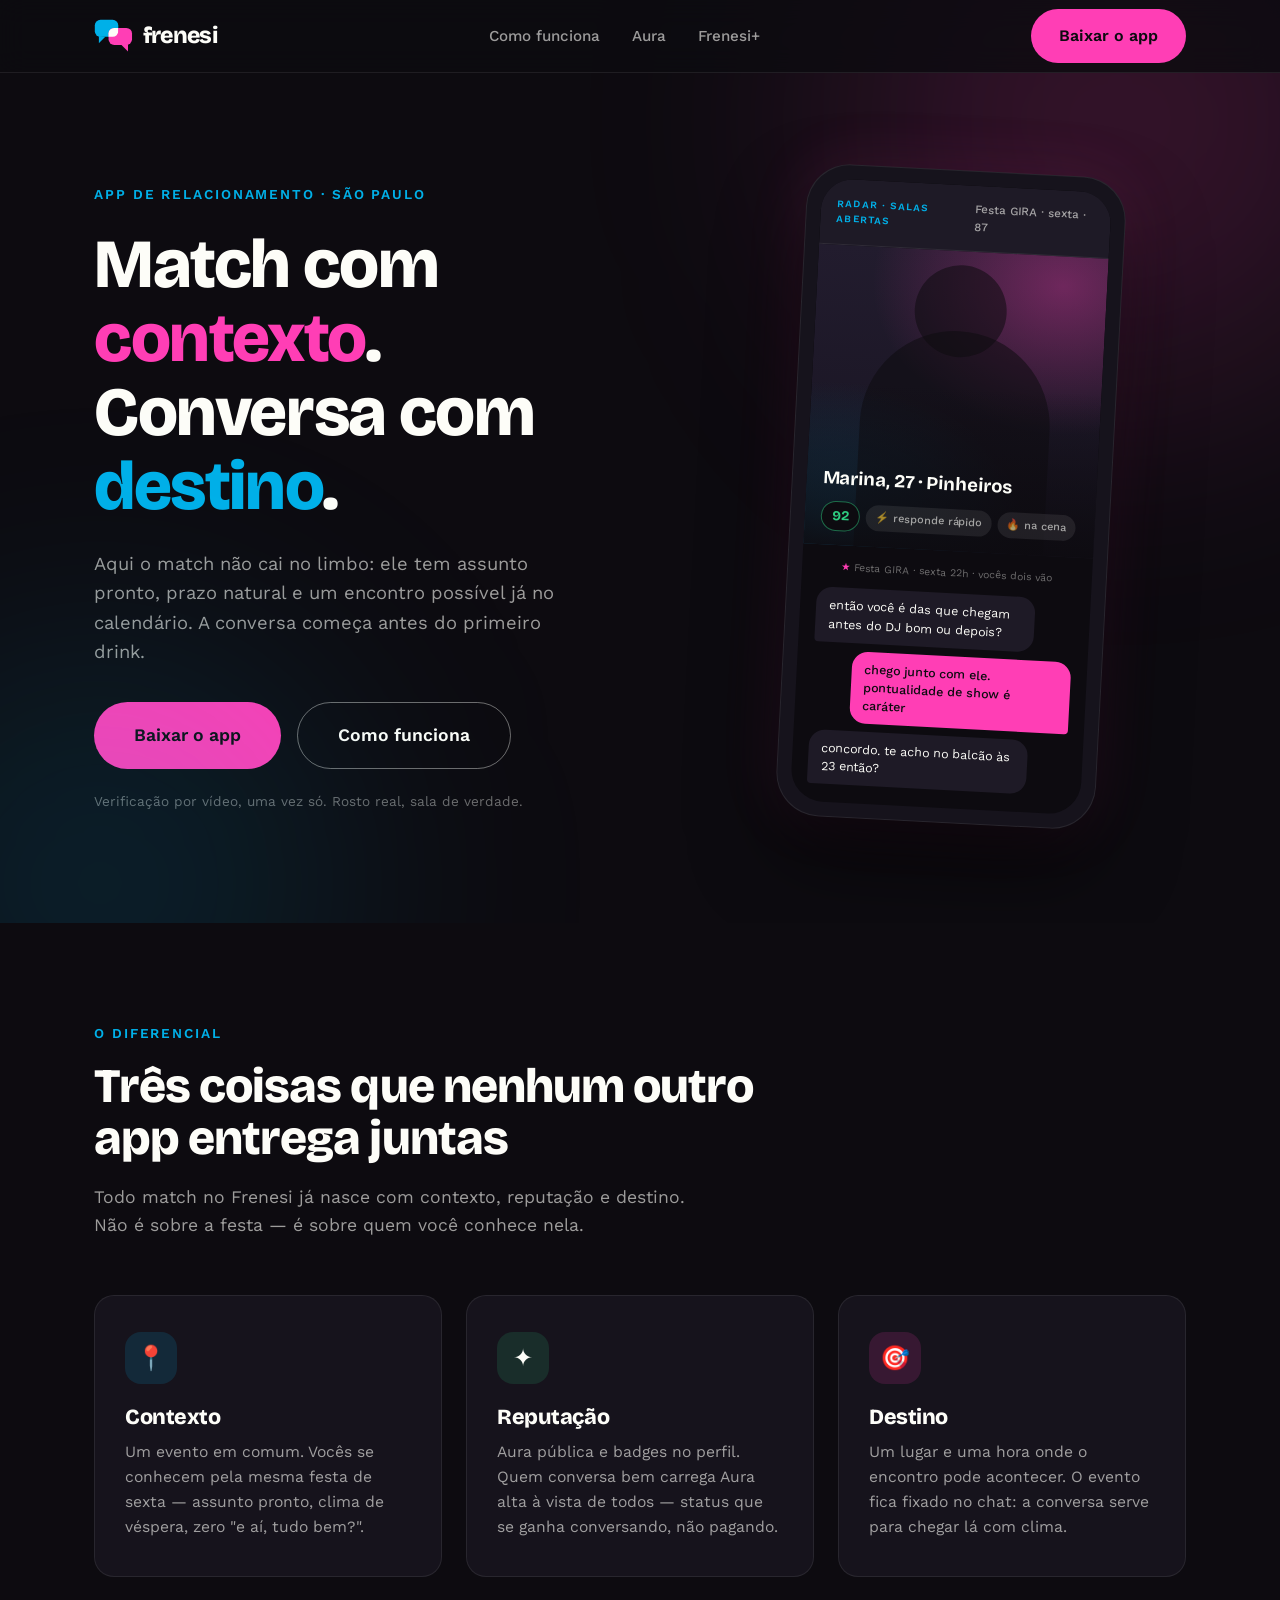
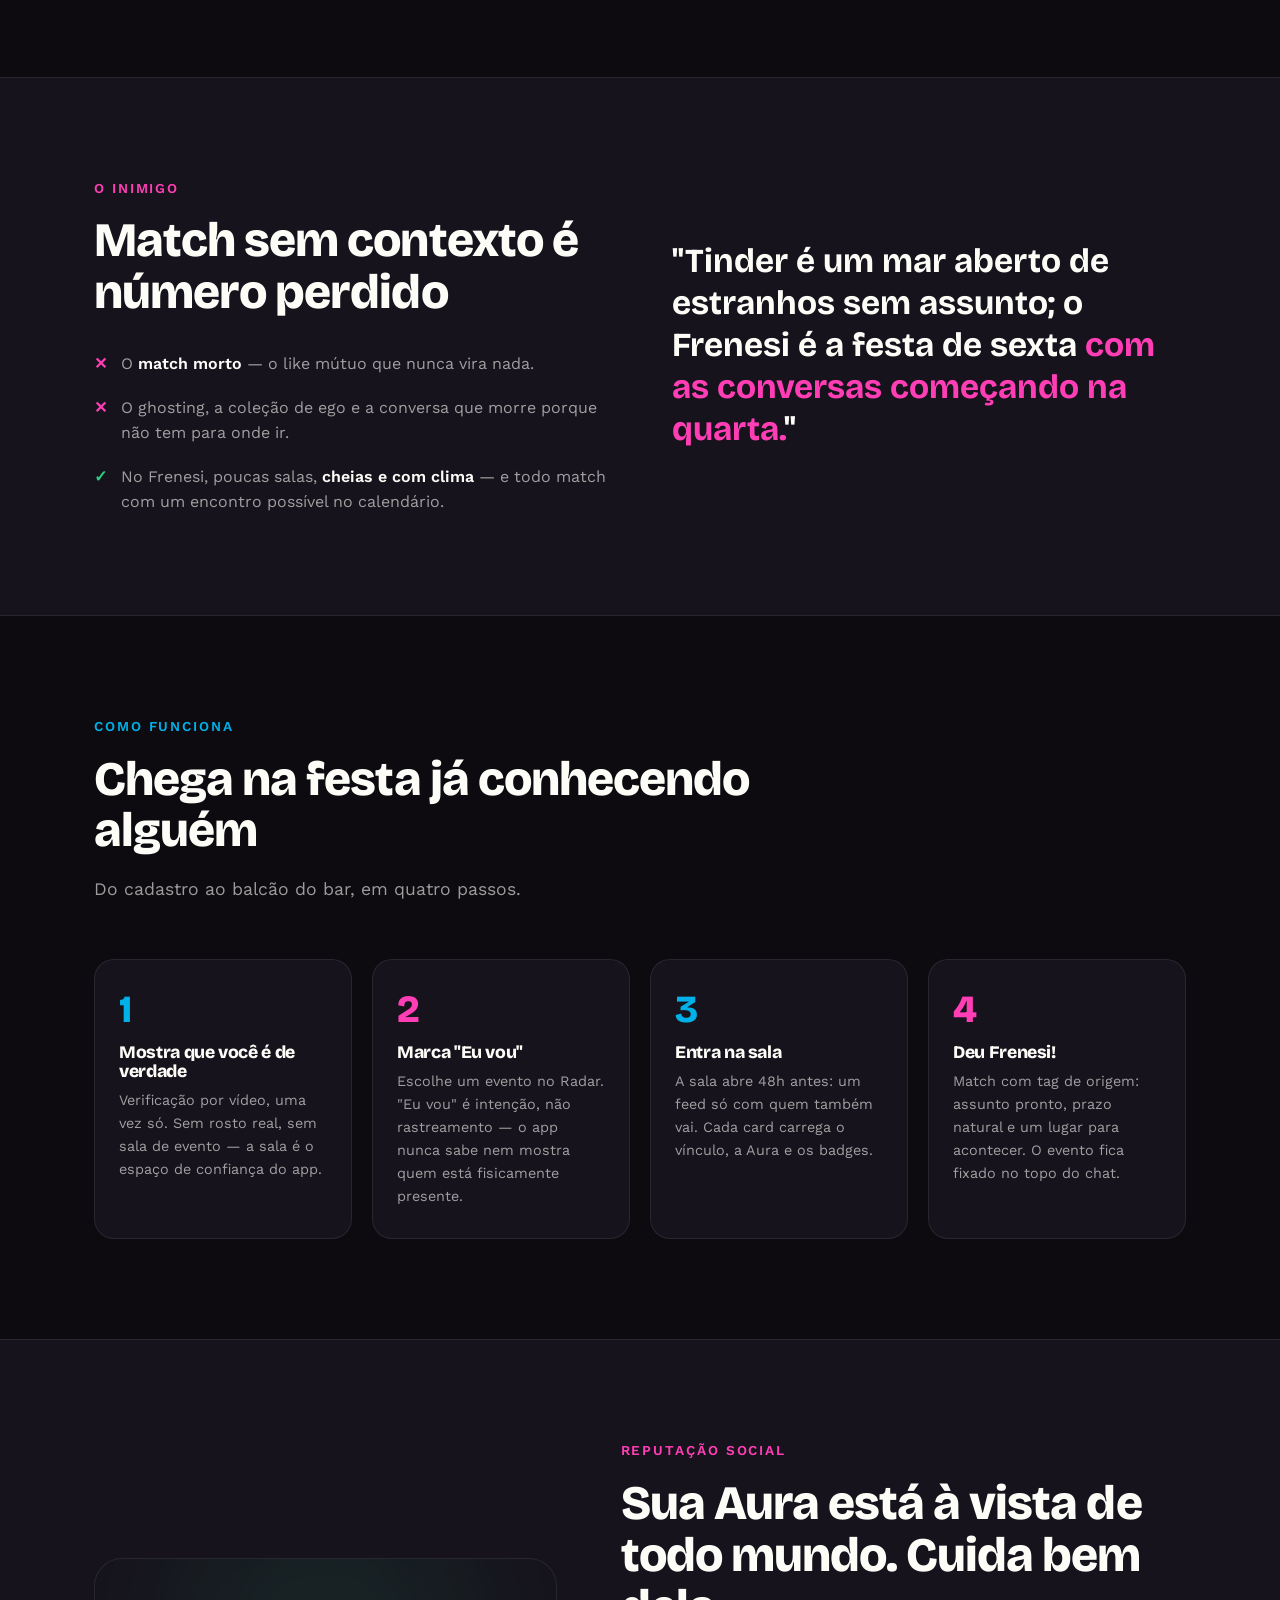
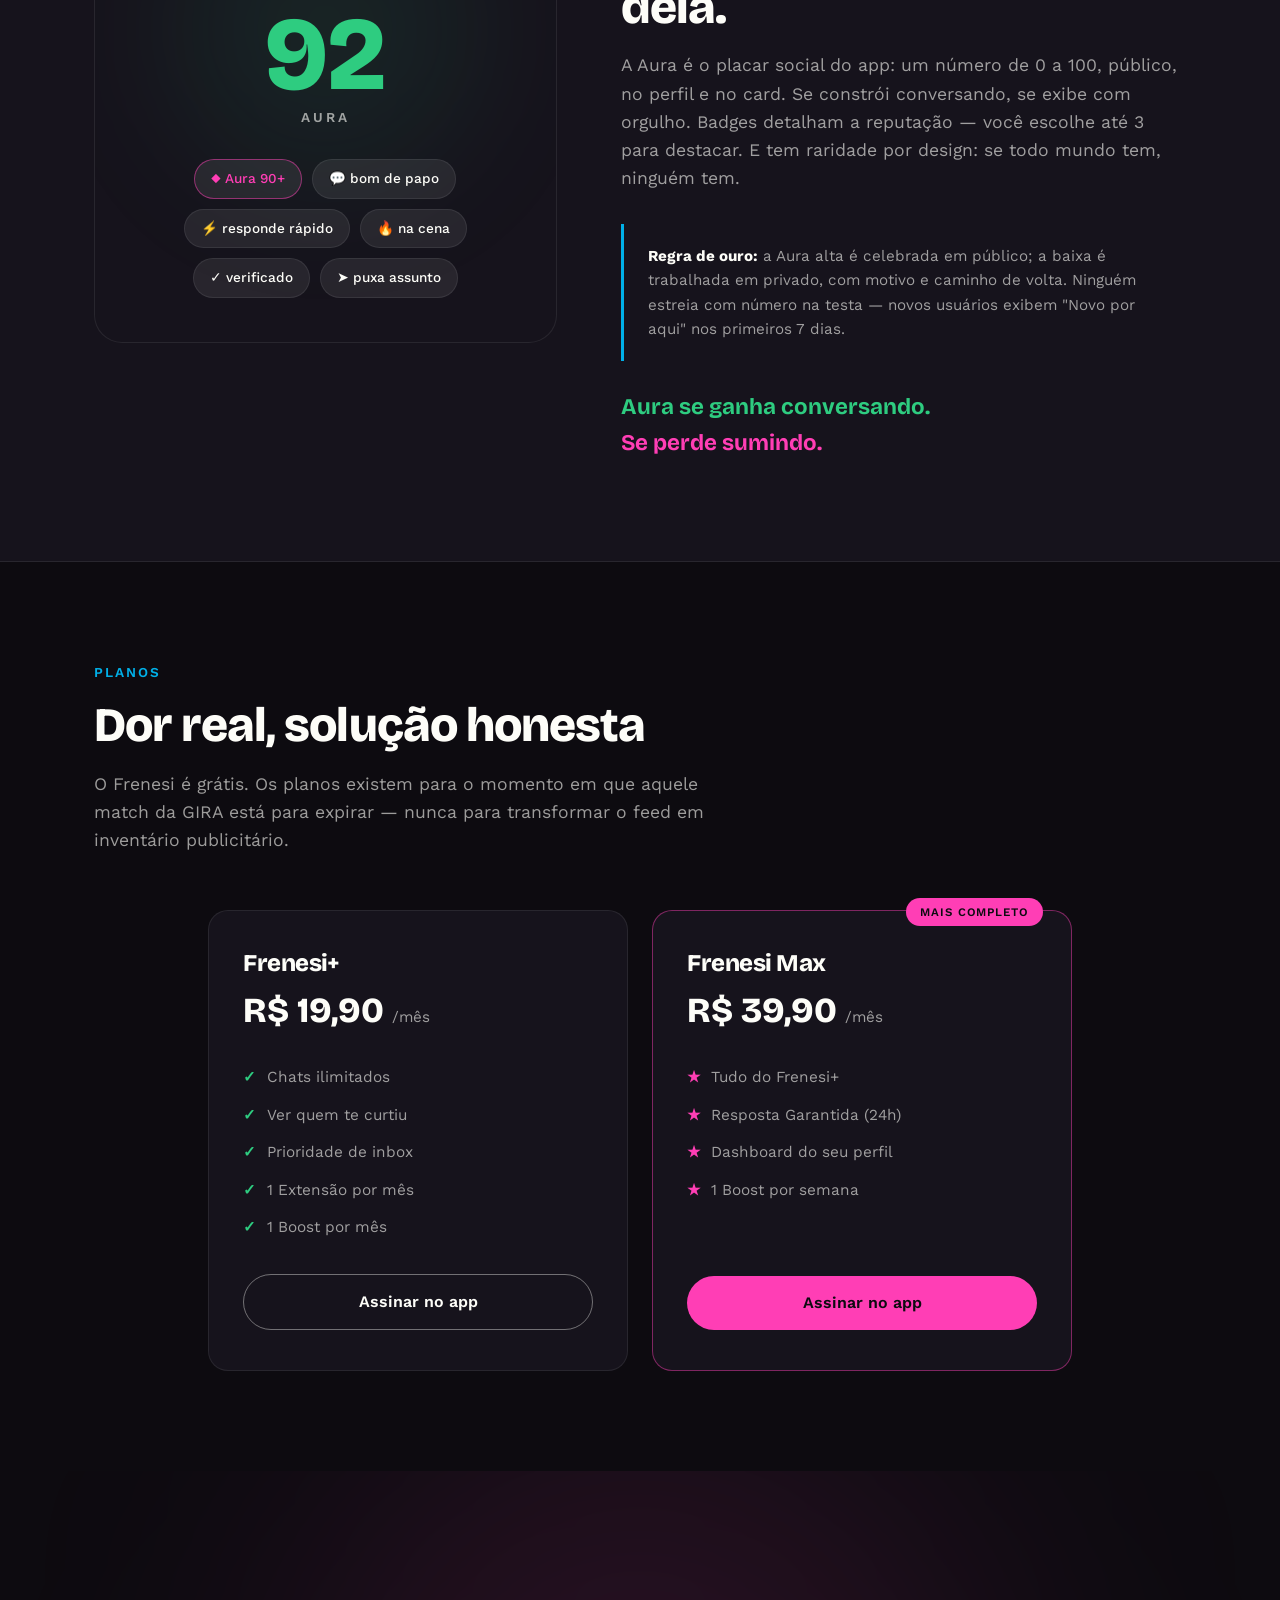
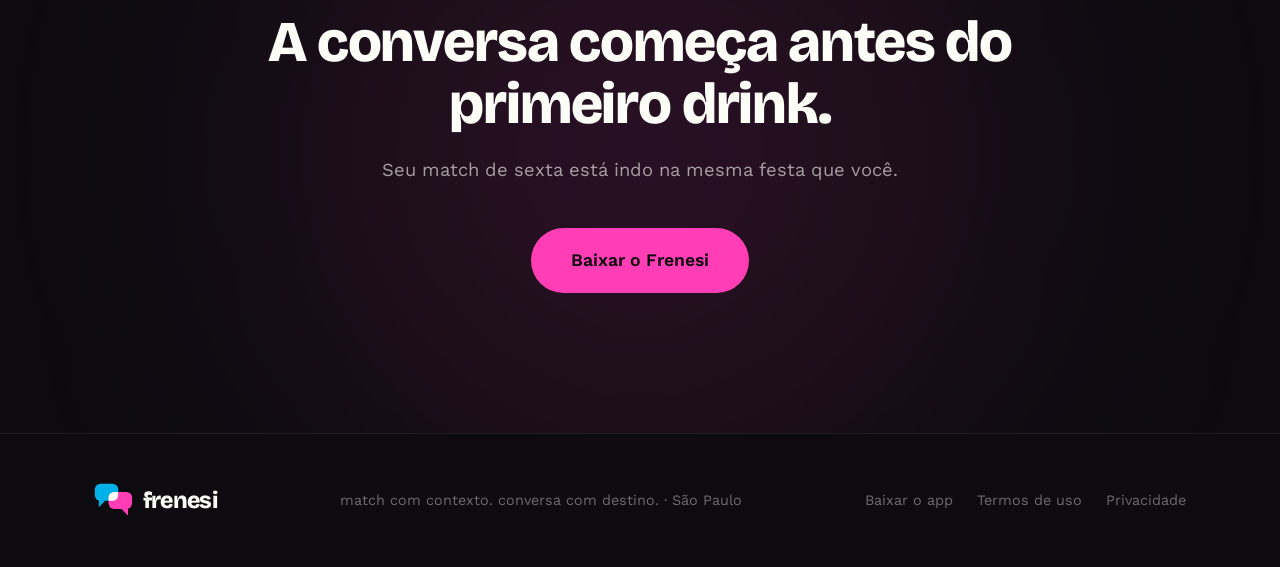
==== index.html @ 70ed2c5b "Frenesi landing page: site completo com termos de uso - index.html: hero, diferenciais, Aura, planos" ====
<!DOCTYPE html>
<html lang="pt-BR">
<head>
  <meta charset="UTF-8">
  <meta name="viewport" content="width=device-width, initial-scale=1.0">
  <title>Frenesi — Match com contexto. Conversa com destino.</title>
  <meta name="description" content="O Frenesi é o app de relacionamento com reputação social. Todo match nasce com um evento em comum, Aura pública e um lugar e uma hora para acontecer.">
  <link rel="preconnect" href="https://fonts.googleapis.com">
  <link rel="preconnect" href="https://fonts.gstatic.com" crossorigin>
  <link href="https://fonts.googleapis.com/css2?family=Bricolage+Grotesque:wght@700;800&family=Work+Sans:wght@400;500;600&display=swap" rel="stylesheet">
  <link rel="stylesheet" href="css/style.css">
  <link rel="icon" type="image/svg+xml" href="assets/favicon.svg">
</head>
<body>

  <!-- ============ HEADER ============ -->
  <header class="site-header">
    <div class="container nav">
      <a href="#" class="logo" aria-label="Frenesi — início">
        <svg viewBox="0 0 96 84" xmlns="http://www.w3.org/2000/svg" aria-hidden="true">
          <defs>
            <clipPath id="clip-eletrico">
              <rect x="2" y="2" width="58" height="42" rx="14"/>
              <polygon points="12,42 12,60 28,44"/>
            </clipPath>
          </defs>
          <!-- quem chega: balão Elétrico, cauda baixo-esquerda -->
          <g fill="#00b0e8">
            <rect x="2" y="2" width="58" height="42" rx="14"/>
            <polygon points="12,42 12,60 28,44"/>
          </g>
          <!-- quem responde: balão Choque, cauda baixo-direita -->
          <g fill="#ff3eb5">
            <rect x="36" y="22" width="58" height="42" rx="14"/>
            <polygon points="84,62 84,80 68,64"/>
          </g>
          <!-- a faísca: interseção em Papel, intocável -->
          <g fill="#fdfdf8" clip-path="url(#clip-eletrico)">
            <rect x="36" y="22" width="58" height="42" rx="14"/>
            <polygon points="84,62 84,80 68,64"/>
          </g>
        </svg>
        <span class="logo-word">frenesi</span>
      </a>

      <ul class="nav-links" id="navLinks">
        <li><a href="#como-funciona">Como funciona</a></li>
        <li><a href="#aura">Aura</a></li>
        <li><a href="#planos">Frenesi+</a></li>
      </ul>

      <div class="nav-cta">
        <a href="download.html" class="btn btn-choque">Baixar o app</a>
        <button class="nav-toggle" id="navToggle" aria-label="Abrir menu" aria-expanded="false">☰</button>
      </div>
    </div>
  </header>

  <!-- ============ HERO ============ -->
  <section class="hero">
    <div class="container hero-grid">
      <div>
        <span class="hero-kicker">App de relacionamento · São Paulo</span>
        <h1>Match com <span class="hl">contexto</span>. Conversa com <span class="hl-2">destino</span>.</h1>
        <p class="hero-sub">
          Aqui o match não cai no limbo: ele tem assunto pronto, prazo natural
          e um encontro possível já no calendário. A conversa começa antes do primeiro drink.
        </p>
        <div class="hero-actions">
          <a href="download.html" class="btn btn-choque btn-lg">Baixar o app</a>
          <a href="#como-funciona" class="btn btn-ghost btn-lg">Como funciona</a>
        </div>
        <p class="hero-note">Verificação por vídeo, uma vez só. Rosto real, sala de verdade.</p>
      </div>

      <div class="phone-wrap" aria-hidden="true">
        <div class="phone">
          <div class="phone-screen">
            <div class="radar-strip">
              <span class="radar-label">Radar · salas abertas</span>
              <span class="radar-event">Festa GIRA · sexta · 87</span>
            </div>
            <div class="card-photo">
              <div class="card-silhouette"></div>
              <div class="card-info">
                <div class="card-name">Marina, 27 · Pinheiros</div>
                <div class="card-badges">
                  <span class="aura-pill">92</span>
                  <span class="badge">⚡ responde rápido</span>
                  <span class="badge">🔥 na cena</span>
                </div>
              </div>
            </div>
            <div class="phone-chat">
              <div class="chat-context"><span class="star">★</span> Festa GIRA · sexta 22h · vocês dois vão</div>
              <div class="bubble bubble-in">então você é das que chegam antes do DJ bom ou depois?</div>
              <div class="bubble bubble-out">chego junto com ele. pontualidade de show é caráter</div>
              <div class="bubble bubble-in">concordo. te acho no balcão às 23 então?</div>
            </div>
          </div>
        </div>
      </div>
    </div>
  </section>

  <!-- ============ PILARES ============ -->
  <section id="diferencial">
    <div class="container">
      <span class="section-kicker k-eletrico reveal">O diferencial</span>
      <h2 class="section-title reveal">Três coisas que nenhum outro app entrega juntas</h2>
      <p class="section-sub reveal">
        Todo match no Frenesi já nasce com contexto, reputação e destino.
        Não é sobre a festa — é sobre quem você conhece nela.
      </p>

      <div class="pillars">
        <article class="pillar reveal">
          <div class="pillar-icon pi-eletrico">📍</div>
          <h3>Contexto</h3>
          <p>Um evento em comum. Vocês se conhecem pela mesma festa de sexta — assunto pronto, clima de véspera, zero "e aí, tudo bem?".</p>
        </article>
        <article class="pillar reveal">
          <div class="pillar-icon pi-verde">✦</div>
          <h3>Reputação</h3>
          <p>Aura pública e badges no perfil. Quem conversa bem carrega Aura alta à vista de todos — status que se ganha conversando, não pagando.</p>
        </article>
        <article class="pillar reveal">
          <div class="pillar-icon pi-choque">🎯</div>
          <h3>Destino</h3>
          <p>Um lugar e uma hora onde o encontro pode acontecer. O evento fica fixado no chat: a conversa serve para chegar lá com clima.</p>
        </article>
      </div>
    </div>
  </section>

  <!-- ============ INIMIGO ============ -->
  <section class="enemy">
    <div class="container enemy-grid">
      <div class="reveal">
        <span class="section-kicker k-choque">O inimigo</span>
        <h2 class="section-title">Match sem contexto é número perdido</h2>
        <ul class="enemy-list">
          <li><span class="x">✕</span><span>O <strong>match morto</strong> — o like mútuo que nunca vira nada.</span></li>
          <li><span class="x">✕</span><span>O ghosting, a coleção de ego e a conversa que morre porque não tem para onde ir.</span></li>
          <li><span class="v">✓</span><span>No Frenesi, poucas salas, <strong>cheias e com clima</strong> — e todo match com um encontro possível no calendário.</span></li>
        </ul>
      </div>
      <blockquote class="enemy-quote reveal">
        "Tinder é um mar aberto de estranhos sem assunto; o Frenesi é a festa de sexta
        <span class="q-choque">com as conversas começando na quarta.</span>"
      </blockquote>
    </div>
  </section>

  <!-- ============ COMO FUNCIONA ============ -->
  <section id="como-funciona">
    <div class="container">
      <span class="section-kicker k-eletrico reveal">Como funciona</span>
      <h2 class="section-title reveal">Chega na festa já conhecendo alguém</h2>
      <p class="section-sub reveal">Do cadastro ao balcão do bar, em quatro passos.</p>

      <div class="steps">
        <article class="step reveal">
          <div class="step-num">1</div>
          <h3>Mostra que você é de verdade</h3>
          <p>Verificação por vídeo, uma vez só. Sem rosto real, sem sala de evento — a sala é o espaço de confiança do app.</p>
        </article>
        <article class="step reveal">
          <div class="step-num">2</div>
          <h3>Marca "Eu vou"</h3>
          <p>Escolhe um evento no Radar. "Eu vou" é intenção, não rastreamento — o app nunca sabe nem mostra quem está fisicamente presente.</p>
        </article>
        <article class="step reveal">
          <div class="step-num">3</div>
          <h3>Entra na sala</h3>
          <p>A sala abre 48h antes: um feed só com quem também vai. Cada card carrega o vínculo, a Aura e os badges.</p>
        </article>
        <article class="step reveal">
          <div class="step-num">4</div>
          <h3>Deu Frenesi!</h3>
          <p>Match com tag de origem: assunto pronto, prazo natural e um lugar para acontecer. O evento fica fixado no topo do chat.</p>
        </article>
      </div>
    </div>
  </section>

  <!-- ============ AURA ============ -->
  <section id="aura" class="enemy">
    <div class="container aura-grid">
      <div class="aura-showcase reveal" aria-hidden="true">
        <div class="aura-number">92</div>
        <div class="aura-label">Aura</div>
        <div class="badge-cloud">
          <span class="badge-lg b-rare">◆ Aura 90+</span>
          <span class="badge-lg">💬 bom de papo</span>
          <span class="badge-lg">⚡ responde rápido</span>
          <span class="badge-lg">🔥 na cena</span>
          <span class="badge-lg">✓ verificado</span>
          <span class="badge-lg">➤ puxa assunto</span>
        </div>
      </div>

      <div class="reveal">
        <span class="section-kicker k-choque">Reputação social</span>
        <h2 class="section-title">Sua Aura está à vista de todo mundo. Cuida bem dela.</h2>
        <p class="section-sub">
          A Aura é o placar social do app: um número de 0 a 100, público, no perfil e no card.
          Se constrói conversando, se exibe com orgulho. Badges detalham a reputação —
          você escolhe até 3 para destacar. E tem raridade por design: se todo mundo tem, ninguém tem.
        </p>
        <div class="aura-rule">
          <strong>Regra de ouro:</strong> a Aura alta é celebrada em público; a baixa é trabalhada
          em privado, com motivo e caminho de volta. Ninguém estreia com número na testa —
          novos usuários exibem "Novo por aqui" nos primeiros 7 dias.
        </div>
        <p class="aura-motto">
          <span class="m1">Aura se ganha conversando.</span><br>
          <span class="m2">Se perde sumindo.</span>
        </p>
      </div>
    </div>
  </section>

  <!-- ============ PLANOS ============ -->
  <section id="planos">
    <div class="container">
      <span class="section-kicker k-eletrico reveal">Planos</span>
      <h2 class="section-title reveal">Dor real, solução honesta</h2>
      <p class="section-sub reveal">
        O Frenesi é grátis. Os planos existem para o momento em que aquele match da GIRA está
        para expirar — nunca para transformar o feed em inventário publicitário.
      </p>

      <div class="plans">
        <article class="plan reveal">
          <h3>Frenesi+</h3>
          <div class="plan-price">R$ 19,90 <span>/mês</span></div>
          <ul>
            <li>Chats ilimitados</li>
            <li>Ver quem te curtiu</li>
            <li>Prioridade de inbox</li>
            <li>1 Extensão por mês</li>
            <li>1 Boost por mês</li>
          </ul>
          <a href="download.html" class="btn btn-ghost">Assinar no app</a>
        </article>

        <article class="plan plan-max reveal">
          <span class="plan-tag">Mais completo</span>
          <h3>Frenesi Max</h3>
          <div class="plan-price">R$ 39,90 <span>/mês</span></div>
          <ul>
            <li>Tudo do Frenesi+</li>
            <li>Resposta Garantida (24h)</li>
            <li>Dashboard do seu perfil</li>
            <li>1 Boost por semana</li>
          </ul>
          <a href="download.html" class="btn btn-choque">Assinar no app</a>
        </article>
      </div>
    </div>
  </section>

  <!-- ============ CTA FINAL ============ -->
  <section class="final-cta">
    <div class="container">
      <h2 class="reveal">A conversa começa antes do primeiro drink.</h2>
      <p class="reveal">Seu match de sexta está indo na mesma festa que você.</p>
      <a href="download.html" class="btn btn-choque btn-lg reveal">Baixar o Frenesi</a>
    </div>
  </section>

  <!-- ============ FOOTER ============ -->
  <footer class="site-footer">
    <div class="container footer-grid">
      <a href="#" class="logo" aria-label="Frenesi">
        <svg viewBox="0 0 96 84" xmlns="http://www.w3.org/2000/svg" aria-hidden="true">
          <defs>
            <clipPath id="clip-eletrico-f">
              <rect x="2" y="2" width="58" height="42" rx="14"/>
              <polygon points="12,42 12,60 28,44"/>
            </clipPath>
          </defs>
          <g fill="#00b0e8">
            <rect x="2" y="2" width="58" height="42" rx="14"/>
            <polygon points="12,42 12,60 28,44"/>
          </g>
          <g fill="#ff3eb5">
            <rect x="36" y="22" width="58" height="42" rx="14"/>
            <polygon points="84,62 84,80 68,64"/>
          </g>
          <g fill="#fdfdf8" clip-path="url(#clip-eletrico-f)">
            <rect x="36" y="22" width="58" height="42" rx="14"/>
            <polygon points="84,62 84,80 68,64"/>
          </g>
        </svg>
        <span class="logo-word">frenesi</span>
      </a>
      <p class="footer-tagline">match com contexto. conversa com destino. · São Paulo</p>
      <ul class="footer-links">
        <li><a href="download.html">Baixar o app</a></li>
        <li><a href="termos.html">Termos de uso</a></li>
        <li><a href="#">Privacidade</a></li>
      </ul>
    </div>
  </footer>

  <script>
    document.documentElement.classList.add('js');

    // menu mobile
    const toggle = document.getElementById('navToggle');
    const links = document.getElementById('navLinks');
    toggle.addEventListener('click', () => {
      const open = links.classList.toggle('open');
      toggle.setAttribute('aria-expanded', open);
    });
    links.querySelectorAll('a').forEach(a =>
      a.addEventListener('click', () => links.classList.remove('open'))
    );

    // reveal on scroll
    // elementos acima da viewport também contam como vistos,
    // evitando seções ocultas após saltos de âncora
    const reveals = Array.from(document.querySelectorAll('.reveal'));
    function checkReveals() {
      const limit = window.innerHeight * 0.88;
      for (const el of reveals) {
        if (!el.classList.contains('visible') && el.getBoundingClientRect().top < limit) {
          el.classList.add('visible');
        }
      }
    }
    window.addEventListener('scroll', checkReveals, { passive: true });
    window.addEventListener('resize', checkReveals);
    checkReveals();
  </script>
</body>
</html>
---- css/style.css ----
/* ============================================================
   FRENESI — landing page
   Paleta (Manual de Marca v3):
   Breu #0d0b10 · Choque #ff3eb5 · Elétrico #00b0e8 · Papel #fdfdf8
   Regras: nunca gradiente Choque↔Elétrico · nunca vermelho→laranja
   Display: Bricolage Grotesque 700/800 · Texto: Work Sans 400/500/600
   ============================================================ */

:root {
  --breu: #0d0b10;
  --breu-2: #16131c;
  --breu-3: #1e1a26;
  --choque: #ff3eb5;
  --eletrico: #00b0e8;
  --papel: #fdfdf8;
  --papel-60: rgba(253, 253, 248, 0.6);
  --papel-40: rgba(253, 253, 248, 0.4);
  --papel-10: rgba(253, 253, 248, 0.08);
  --aura-verde: #2ecc80;
  --font-display: "Bricolage Grotesque", sans-serif;
  --font-text: "Work Sans", sans-serif;
  --radius: 20px;
  --maxw: 1140px;
}

* { margin: 0; padding: 0; box-sizing: border-box; }

html { scroll-behavior: smooth; }

body {
  background: var(--breu);
  color: var(--papel);
  font-family: var(--font-text);
  font-weight: 400;
  line-height: 1.6;
  -webkit-font-smoothing: antialiased;
  overflow-x: hidden;
}

h1, h2, h3, .display {
  font-family: var(--font-display);
  font-weight: 800;
  line-height: 1.08;
  letter-spacing: -0.02em;
}

a { color: inherit; text-decoration: none; }
img { max-width: 100%; }

.container {
  max-width: var(--maxw);
  margin: 0 auto;
  padding: 0 24px;
}

/* ---------- botões ---------- */
.btn {
  display: inline-flex;
  align-items: center;
  justify-content: center;
  gap: 10px;
  font-family: var(--font-text);
  font-weight: 600;
  font-size: 1rem;
  padding: 14px 28px;
  border-radius: 999px;
  border: none;
  cursor: pointer;
  transition: transform 0.15s ease, box-shadow 0.15s ease, background 0.15s ease;
}

.btn-choque {
  background: var(--choque);
  color: var(--breu);
}
.btn-choque:hover {
  transform: translateY(-2px);
  box-shadow: 0 0 32px rgba(255, 62, 181, 0.45);
}

.btn-ghost {
  background: transparent;
  color: var(--papel);
  border: 1.5px solid var(--papel-40);
}
.btn-ghost:hover {
  border-color: var(--eletrico);
  color: var(--eletrico);
}

.btn-lg { padding: 18px 40px; font-size: 1.1rem; }

/* ---------- header ---------- */
.site-header {
  position: fixed;
  top: 0; left: 0; right: 0;
  z-index: 100;
  background: rgba(13, 11, 16, 0.82);
  backdrop-filter: blur(14px);
  border-bottom: 1px solid var(--papel-10);
}

.nav {
  display: flex;
  align-items: center;
  justify-content: space-between;
  height: 72px;
}

.logo {
  display: flex;
  align-items: center;
  gap: 10px;
}
.logo svg { height: 34px; width: auto; display: block; }
.logo-word {
  font-family: var(--font-display);
  font-weight: 800;
  font-size: 1.45rem;
  letter-spacing: -0.03em;
}

.nav-links {
  display: flex;
  gap: 32px;
  list-style: none;
}
.nav-links a {
  font-size: 0.95rem;
  font-weight: 500;
  color: var(--papel-60);
  transition: color 0.15s;
}
.nav-links a:hover { color: var(--papel); }

.nav-cta { display: flex; align-items: center; gap: 16px; }

.nav-toggle {
  display: none;
  background: none;
  border: none;
  color: var(--papel);
  font-size: 1.6rem;
  cursor: pointer;
  line-height: 1;
}

/* ---------- hero ---------- */
.hero {
  position: relative;
  padding: 170px 0 100px;
  overflow: hidden;
}

/* luzes de letreiro — cada neon é uma luz própria, nunca misturadas */
.hero::before,
.hero::after {
  content: "";
  position: absolute;
  border-radius: 50%;
  filter: blur(130px);
  pointer-events: none;
}
.hero::before {
  width: 560px; height: 560px;
  background: rgba(255, 62, 181, 0.16);
  top: -160px; right: -120px;
}
.hero::after {
  width: 480px; height: 480px;
  background: rgba(0, 176, 232, 0.13);
  bottom: -200px; left: -140px;
}

.hero-grid {
  position: relative;
  display: grid;
  grid-template-columns: 1.1fr 0.9fr;
  gap: 48px;
  align-items: center;
}

.hero-kicker {
  display: inline-flex;
  align-items: center;
  gap: 8px;
  font-size: 0.85rem;
  font-weight: 600;
  letter-spacing: 0.14em;
  text-transform: uppercase;
  color: var(--eletrico);
  margin-bottom: 22px;
}

.hero h1 {
  font-size: clamp(2.6rem, 5.5vw, 4.3rem);
  margin-bottom: 24px;
}
.hero h1 .hl { color: var(--choque); }
.hero h1 .hl-2 { color: var(--eletrico); }

.hero-sub {
  font-size: 1.15rem;
  color: var(--papel-60);
  max-width: 500px;
  margin-bottom: 36px;
}

.hero-actions { display: flex; gap: 16px; flex-wrap: wrap; }

.hero-note {
  margin-top: 22px;
  font-size: 0.85rem;
  color: var(--papel-40);
}

/* ---------- phone mockup ---------- */
.phone-wrap {
  display: flex;
  justify-content: center;
  perspective: 1200px;
}

.phone {
  width: 320px;
  border-radius: 44px;
  background: var(--breu-2);
  border: 1.5px solid var(--papel-10);
  box-shadow:
    0 40px 80px rgba(0, 0, 0, 0.55),
    0 0 60px rgba(255, 62, 181, 0.12);
  padding: 14px;
  transform: rotate(3deg);
}

.phone-screen {
  border-radius: 32px;
  overflow: hidden;
  background: var(--breu);
}

.radar-strip {
  display: flex;
  align-items: center;
  justify-content: space-between;
  padding: 14px 16px;
  background: var(--breu-3);
  border-bottom: 1px solid var(--papel-10);
}
.radar-label {
  font-size: 0.62rem;
  font-weight: 600;
  letter-spacing: 0.12em;
  text-transform: uppercase;
  color: var(--eletrico);
}
.radar-event {
  font-size: 0.72rem;
  font-weight: 500;
  color: var(--papel-60);
}

.card-photo {
  height: 300px;
  position: relative;
  background:
    radial-gradient(120% 90% at 85% 10%, rgba(255, 62, 181, 0.35), transparent 55%),
    radial-gradient(120% 90% at 10% 95%, rgba(0, 176, 232, 0.3), transparent 55%),
    linear-gradient(180deg, #221c2e 0%, #171320 100%);
}
.card-photo::after {
  content: "";
  position: absolute;
  inset: 0;
  background: linear-gradient(180deg, transparent 45%, rgba(13, 11, 16, 0.92) 100%);
}

.card-silhouette {
  position: absolute;
  bottom: 0;
  left: 50%;
  transform: translateX(-50%);
  width: 190px;
  height: 220px;
  border-radius: 95px 95px 0 0;
  background: rgba(13, 11, 16, 0.55);
}
.card-silhouette::before {
  content: "";
  position: absolute;
  top: -66px;
  left: 50%;
  transform: translateX(-50%);
  width: 92px;
  height: 92px;
  border-radius: 50%;
  background: rgba(13, 11, 16, 0.55);
}

.card-info {
  position: absolute;
  bottom: 14px;
  left: 16px;
  right: 16px;
  z-index: 2;
}
.card-name {
  font-family: var(--font-display);
  font-weight: 700;
  font-size: 1.15rem;
  margin-bottom: 8px;
}
.card-badges { display: flex; gap: 6px; flex-wrap: wrap; align-items: center; }

.aura-pill {
  display: inline-flex;
  align-items: center;
  gap: 5px;
  background: var(--breu);
  border: 1px solid rgba(46, 204, 128, 0.5);
  color: var(--aura-verde);
  font-family: var(--font-display);
  font-weight: 700;
  font-size: 0.85rem;
  padding: 3px 10px;
  border-radius: 999px;
}

.badge {
  font-size: 0.68rem;
  font-weight: 500;
  color: var(--papel-60);
  background: var(--papel-10);
  padding: 4px 9px;
  border-radius: 999px;
  white-space: nowrap;
}

.phone-chat {
  padding: 14px 16px 18px;
  display: flex;
  flex-direction: column;
  gap: 8px;
}
.chat-context {
  font-size: 0.65rem;
  color: var(--papel-40);
  text-align: center;
  margin-bottom: 4px;
}
.chat-context .star { color: var(--choque); }
.bubble {
  max-width: 85%;
  font-size: 0.78rem;
  line-height: 1.45;
  padding: 9px 13px;
}
.bubble-in {
  align-self: flex-start;
  background: var(--breu-3);
  border-radius: 16px 16px 16px 4px;
}
.bubble-out {
  align-self: flex-end;
  background: var(--choque);
  color: var(--breu);
  font-weight: 500;
  border-radius: 16px 16px 4px 16px;
}

/* ---------- seções ---------- */
section { padding: 100px 0; }

.section-kicker {
  display: block;
  font-size: 0.85rem;
  font-weight: 600;
  letter-spacing: 0.14em;
  text-transform: uppercase;
  margin-bottom: 16px;
}
.k-choque { color: var(--choque); }
.k-eletrico { color: var(--eletrico); }

.section-title {
  font-size: clamp(2rem, 4vw, 3rem);
  max-width: 720px;
  margin-bottom: 18px;
}
.section-sub {
  font-size: 1.1rem;
  color: var(--papel-60);
  max-width: 620px;
}

/* ---------- pilares ---------- */
.pillars {
  display: grid;
  grid-template-columns: repeat(3, 1fr);
  gap: 24px;
  margin-top: 56px;
}

.pillar {
  background: var(--breu-2);
  border: 1px solid var(--papel-10);
  border-radius: var(--radius);
  padding: 36px 30px;
  transition: transform 0.2s ease, border-color 0.2s ease;
}
.pillar:hover { transform: translateY(-6px); }
.pillar:nth-child(1):hover { border-color: rgba(0, 176, 232, 0.5); }
.pillar:nth-child(2):hover { border-color: rgba(46, 204, 128, 0.5); }
.pillar:nth-child(3):hover { border-color: rgba(255, 62, 181, 0.5); }

.pillar-icon {
  width: 52px;
  height: 52px;
  border-radius: 16px;
  display: flex;
  align-items: center;
  justify-content: center;
  font-size: 1.5rem;
  margin-bottom: 22px;
}
.pi-eletrico { background: rgba(0, 176, 232, 0.14); }
.pi-verde { background: rgba(46, 204, 128, 0.14); }
.pi-choque { background: rgba(255, 62, 181, 0.14); }

.pillar h3 {
  font-size: 1.35rem;
  margin-bottom: 10px;
}
.pillar p { color: var(--papel-60); font-size: 0.98rem; }

/* ---------- inimigo (match morto) ---------- */
.enemy {
  background: var(--breu-2);
  border-top: 1px solid var(--papel-10);
  border-bottom: 1px solid var(--papel-10);
}

.enemy-grid {
  display: grid;
  grid-template-columns: 1fr 1fr;
  gap: 64px;
  align-items: center;
}

.enemy-quote {
  font-family: var(--font-display);
  font-weight: 700;
  font-size: clamp(1.5rem, 2.8vw, 2.1rem);
  line-height: 1.25;
  color: var(--papel);
}
.enemy-quote .q-choque { color: var(--choque); }

.enemy-list { list-style: none; display: flex; flex-direction: column; gap: 18px; margin-top: 32px; }
.enemy-list li {
  display: flex;
  gap: 14px;
  align-items: flex-start;
  color: var(--papel-60);
}
.enemy-list .x { color: var(--choque); font-weight: 700; flex-shrink: 0; }
.enemy-list .v { color: var(--aura-verde); font-weight: 700; flex-shrink: 0; }
.enemy-list strong { color: var(--papel); font-weight: 600; }

/* ---------- como funciona ---------- */
.steps {
  display: grid;
  grid-template-columns: repeat(4, 1fr);
  gap: 20px;
  margin-top: 56px;
  counter-reset: step;
}

.step {
  position: relative;
  background: var(--breu-2);
  border: 1px solid var(--papel-10);
  border-radius: var(--radius);
  padding: 30px 24px;
}
.step-num {
  font-family: var(--font-display);
  font-weight: 800;
  font-size: 2.4rem;
  color: var(--eletrico);
  margin-bottom: 14px;
  line-height: 1;
}
.step:nth-child(even) .step-num { color: var(--choque); }
.step h3 { font-size: 1.1rem; margin-bottom: 8px; }
.step p { font-size: 0.9rem; color: var(--papel-60); }

/* ---------- aura ---------- */
.aura-grid {
  display: grid;
  grid-template-columns: 0.9fr 1.1fr;
  gap: 64px;
  align-items: center;
}

.aura-showcase {
  background: var(--breu-2);
  border: 1px solid var(--papel-10);
  border-radius: 28px;
  padding: 44px 36px;
  text-align: center;
  position: relative;
  overflow: hidden;
}
.aura-showcase::before {
  content: "";
  position: absolute;
  width: 300px; height: 300px;
  border-radius: 50%;
  background: rgba(46, 204, 128, 0.09);
  filter: blur(70px);
  top: -80px; left: 50%;
  transform: translateX(-50%);
}

.aura-number {
  position: relative;
  font-family: var(--font-display);
  font-weight: 800;
  font-size: 6.5rem;
  line-height: 1;
  color: var(--aura-verde);
}
.aura-label {
  position: relative;
  font-size: 0.85rem;
  font-weight: 600;
  letter-spacing: 0.2em;
  text-transform: uppercase;
  color: var(--papel-60);
  margin-bottom: 30px;
}

.badge-cloud {
  position: relative;
  display: flex;
  flex-wrap: wrap;
  gap: 10px;
  justify-content: center;
}
.badge-lg {
  font-size: 0.85rem;
  font-weight: 500;
  padding: 8px 16px;
  border-radius: 999px;
  background: var(--papel-10);
  border: 1px solid var(--papel-10);
}
.badge-lg.b-rare {
  border-color: rgba(255, 62, 181, 0.5);
  color: var(--choque);
}

.aura-rule {
  margin-top: 32px;
  padding: 20px 24px;
  border-left: 3px solid var(--eletrico);
  background: var(--breu-2);
  border-radius: 0 14px 14px 0;
  color: var(--papel-60);
  font-size: 0.95rem;
}
.aura-rule strong { color: var(--papel); }

.aura-motto {
  font-family: var(--font-display);
  font-weight: 700;
  font-size: 1.4rem;
  margin-top: 28px;
}
.aura-motto .m1 { color: var(--aura-verde); }
.aura-motto .m2 { color: var(--choque); }

/* ---------- planos ---------- */
.plans {
  display: grid;
  grid-template-columns: repeat(2, minmax(0, 420px));
  justify-content: center;
  gap: 24px;
  margin-top: 56px;
}

.plan {
  background: var(--breu-2);
  border: 1px solid var(--papel-10);
  border-radius: var(--radius);
  padding: 40px 34px;
  display: flex;
  flex-direction: column;
}
.plan-max { border-color: rgba(255, 62, 181, 0.45); position: relative; }

.plan-tag {
  position: absolute;
  top: -13px;
  right: 28px;
  background: var(--choque);
  color: var(--breu);
  font-size: 0.72rem;
  font-weight: 600;
  letter-spacing: 0.08em;
  text-transform: uppercase;
  padding: 5px 14px;
  border-radius: 999px;
}

.plan h3 { font-size: 1.5rem; margin-bottom: 6px; }
.plan-price {
  font-family: var(--font-display);
  font-weight: 800;
  font-size: 2.2rem;
  margin-bottom: 26px;
}
.plan-price span { font-family: var(--font-text); font-size: 0.95rem; font-weight: 400; color: var(--papel-60); }

.plan ul { list-style: none; display: flex; flex-direction: column; gap: 13px; margin-bottom: 34px; flex-grow: 1; }
.plan li { display: flex; gap: 11px; color: var(--papel-60); font-size: 0.96rem; }
.plan li::before { content: "✓"; color: var(--aura-verde); font-weight: 700; }
.plan-max li::before { content: "★"; color: var(--choque); }

/* ---------- CTA final ---------- */
.final-cta {
  position: relative;
  text-align: center;
  padding: 140px 0;
  overflow: hidden;
}
.final-cta::before {
  content: "";
  position: absolute;
  width: 640px; height: 640px;
  border-radius: 50%;
  background: rgba(255, 62, 181, 0.13);
  filter: blur(140px);
  left: 50%; top: 50%;
  transform: translate(-50%, -50%);
  pointer-events: none;
}
.final-cta h2 {
  position: relative;
  font-size: clamp(2.2rem, 5vw, 3.6rem);
  max-width: 800px;
  margin: 0 auto 20px;
}
.final-cta p {
  position: relative;
  color: var(--papel-60);
  font-size: 1.15rem;
  margin-bottom: 44px;
}
.final-cta .btn { position: relative; }

/* ---------- footer ---------- */
.site-footer {
  border-top: 1px solid var(--papel-10);
  padding: 48px 0;
}
.footer-grid {
  display: flex;
  align-items: center;
  justify-content: space-between;
  gap: 24px;
  flex-wrap: wrap;
}
.footer-tagline { color: var(--papel-40); font-size: 0.9rem; }
.footer-links { display: flex; gap: 24px; list-style: none; }
.footer-links a { color: var(--papel-40); font-size: 0.9rem; }
.footer-links a:hover { color: var(--papel); }

/* ---------- página de download ---------- */
.download-page {
  min-height: 100vh;
  display: flex;
  flex-direction: column;
  align-items: center;
  justify-content: center;
  text-align: center;
  padding: 120px 24px 80px;
  position: relative;
  overflow: hidden;
}
.download-page::before,
.download-page::after {
  content: "";
  position: absolute;
  border-radius: 50%;
  filter: blur(130px);
  pointer-events: none;
}
.download-page::before {
  width: 500px; height: 500px;
  background: rgba(255, 62, 181, 0.14);
  top: -140px; right: -100px;
}
.download-page::after {
  width: 460px; height: 460px;
  background: rgba(0, 176, 232, 0.12);
  bottom: -160px; left: -120px;
}
.download-page > * { position: relative; }

.download-logo svg { height: 72px; width: auto; }

.download-page h1 {
  font-size: clamp(2.2rem, 5vw, 3.4rem);
  margin: 32px 0 16px;
  max-width: 640px;
}
.download-page .lead {
  color: var(--papel-60);
  font-size: 1.15rem;
  max-width: 480px;
  margin-bottom: 48px;
}

.store-buttons {
  display: flex;
  gap: 18px;
  flex-wrap: wrap;
  justify-content: center;
  margin-bottom: 40px;
}

.store-btn {
  display: flex;
  align-items: center;
  gap: 14px;
  background: var(--papel);
  color: var(--breu);
  border-radius: 16px;
  padding: 14px 26px;
  min-width: 210px;
  text-align: left;
  transition: transform 0.15s ease, box-shadow 0.15s ease;
}
.store-btn:hover {
  transform: translateY(-3px);
  box-shadow: 0 0 36px rgba(255, 62, 181, 0.35);
}
.store-btn svg { width: 30px; height: 30px; flex-shrink: 0; }
.store-btn .s-small { display: block; font-size: 0.7rem; font-weight: 500; opacity: 0.7; }
.store-btn .s-big {
  display: block;
  font-family: var(--font-display);
  font-weight: 700;
  font-size: 1.15rem;
  line-height: 1.15;
}

.download-note { color: var(--papel-40); font-size: 0.88rem; }
.download-back { margin-top: 44px; color: var(--papel-60); font-size: 0.95rem; }
.download-back a { color: var(--eletrico); font-weight: 500; }

/* ---------- página legal (termos) ---------- */
.legal-page { padding: 150px 0 80px; }
.legal-container { max-width: 760px; }

.legal-sim-note {
  background: rgba(255, 62, 181, 0.08);
  border: 1px solid rgba(255, 62, 181, 0.35);
  border-radius: 14px;
  padding: 14px 20px;
  font-size: 0.9rem;
  color: var(--papel-60);
  margin-bottom: 40px;
}

.legal-page h1 {
  font-size: clamp(2.2rem, 4.5vw, 3.2rem);
  margin-bottom: 10px;
}
.legal-updated {
  color: var(--papel-40);
  font-size: 0.9rem;
  margin-bottom: 36px;
}

.legal-toc {
  display: flex;
  flex-wrap: wrap;
  gap: 10px;
  margin-bottom: 56px;
}
.legal-toc a {
  font-size: 0.85rem;
  font-weight: 500;
  color: var(--papel-60);
  background: var(--breu-2);
  border: 1px solid var(--papel-10);
  border-radius: 999px;
  padding: 7px 15px;
  transition: color 0.15s, border-color 0.15s;
}
.legal-toc a:hover { color: var(--eletrico); border-color: rgba(0, 176, 232, 0.5); }

.legal-page section { padding: 0; margin-bottom: 44px; scroll-margin-top: 100px; }
.legal-page h2 {
  font-size: 1.35rem;
  margin-bottom: 14px;
}
.legal-page p { color: var(--papel-60); margin-bottom: 14px; }
.legal-page ul {
  list-style: none;
  display: flex;
  flex-direction: column;
  gap: 10px;
  margin: 0 0 14px;
}
.legal-page li {
  color: var(--papel-60);
  padding-left: 22px;
  position: relative;
}
.legal-page li::before {
  content: "·";
  position: absolute;
  left: 6px;
  color: var(--choque);
  font-weight: 700;
}
.legal-link { color: var(--eletrico); font-weight: 500; }
.legal-link:hover { text-decoration: underline; }

/* ---------- reveal on scroll (só com JS ativo) ---------- */
html.js .reveal {
  opacity: 0;
  transform: translateY(26px);
  transition: opacity 0.6s ease, transform 0.6s ease;
}
html.js .reveal.visible { opacity: 1; transform: none; }

@media (prefers-reduced-motion: reduce) {
  .reveal { opacity: 1; transform: none; transition: none; }
  html { scroll-behavior: auto; }
}

/* ---------- responsivo ---------- */
@media (max-width: 960px) {
  .hero-grid { grid-template-columns: 1fr; }
  .phone-wrap { margin-top: 24px; }
  .pillars { grid-template-columns: 1fr; }
  .steps { grid-template-columns: repeat(2, 1fr); }
  .enemy-grid, .aura-grid { grid-template-columns: 1fr; gap: 44px; }
  .plans { grid-template-columns: minmax(0, 420px); }
}

@media (max-width: 720px) {
  .nav-links {
    position: absolute;
    top: 72px;
    left: 0; right: 0;
    flex-direction: column;
    gap: 0;
    background: var(--breu-2);
    border-bottom: 1px solid var(--papel-10);
    display: none;
  }
  .nav-links.open { display: flex; }
  .nav-links a { display: block; padding: 16px 24px; }
  .nav-toggle { display: block; }
  .nav-cta .btn { padding: 10px 20px; font-size: 0.9rem; }

  section { padding: 72px 0; }
  .hero { padding: 130px 0 72px; }
  .steps { grid-template-columns: 1fr; }
  .phone { transform: none; width: 290px; }
}
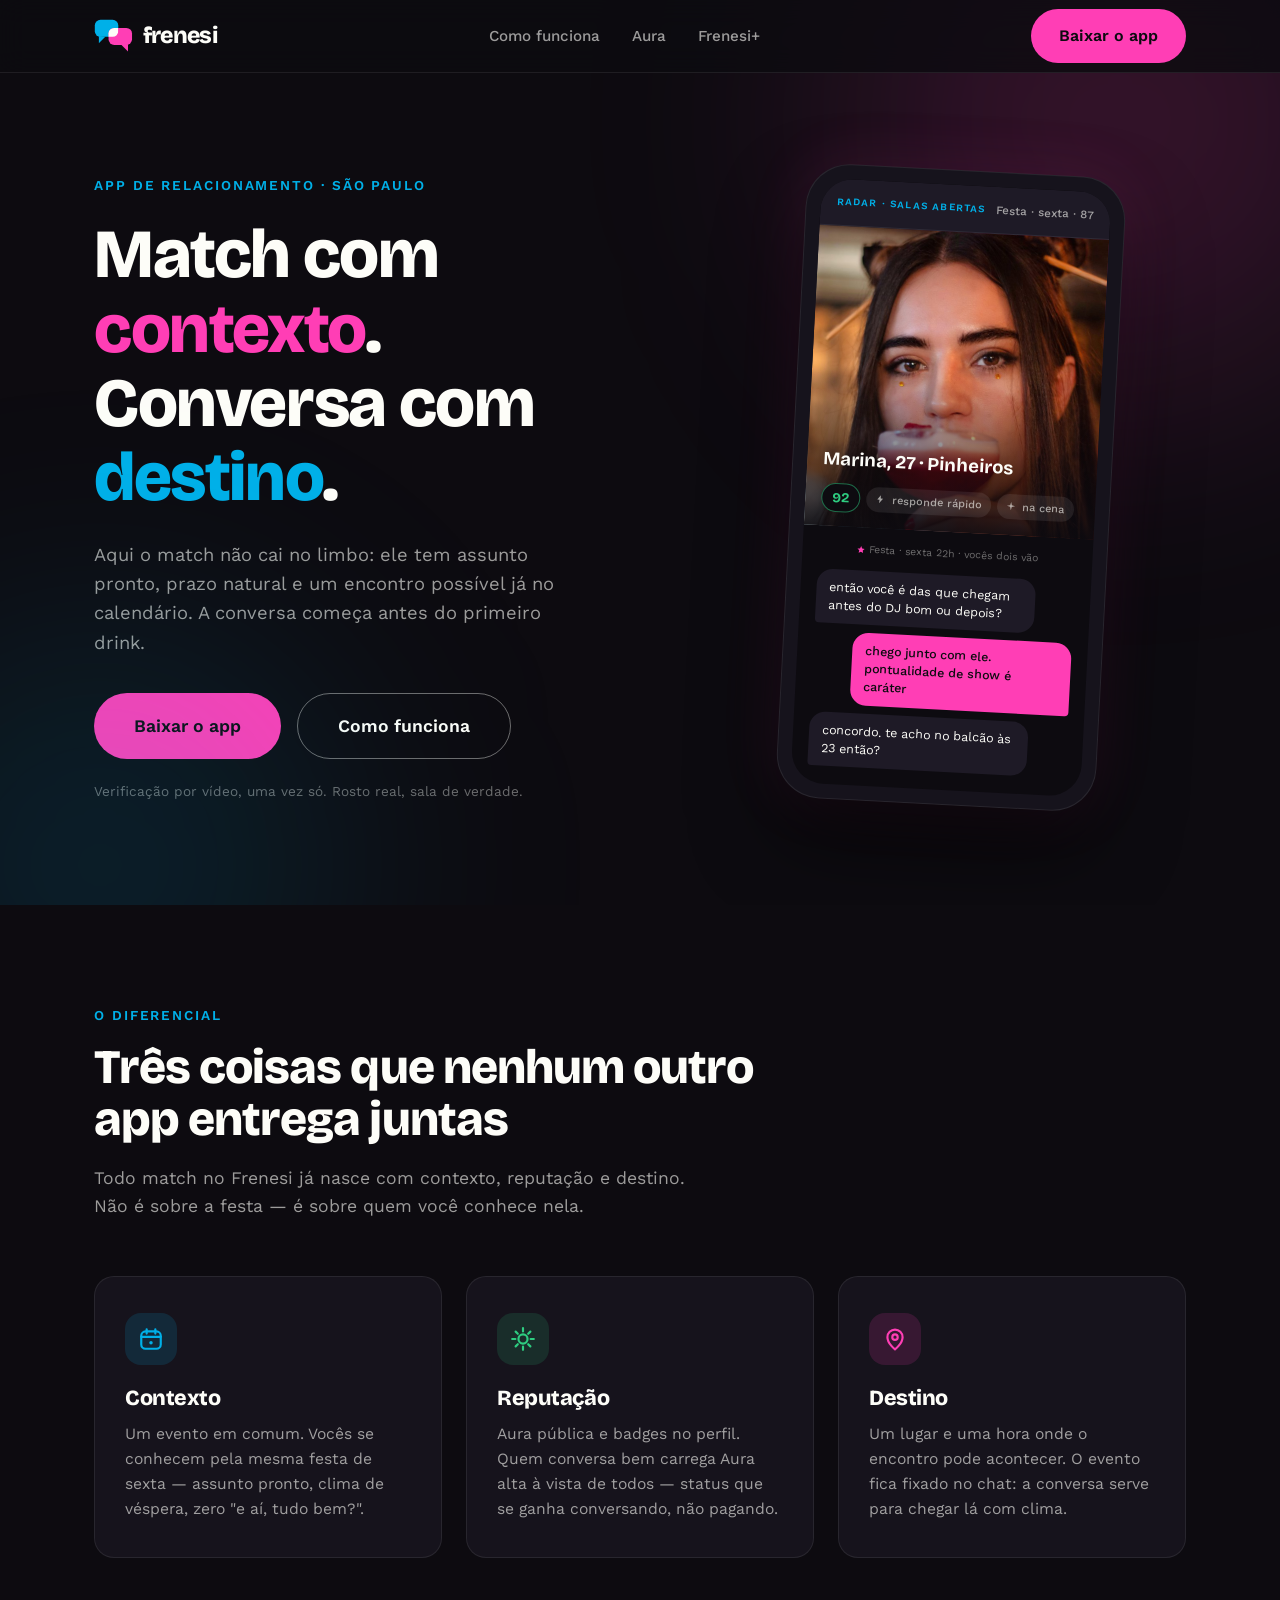
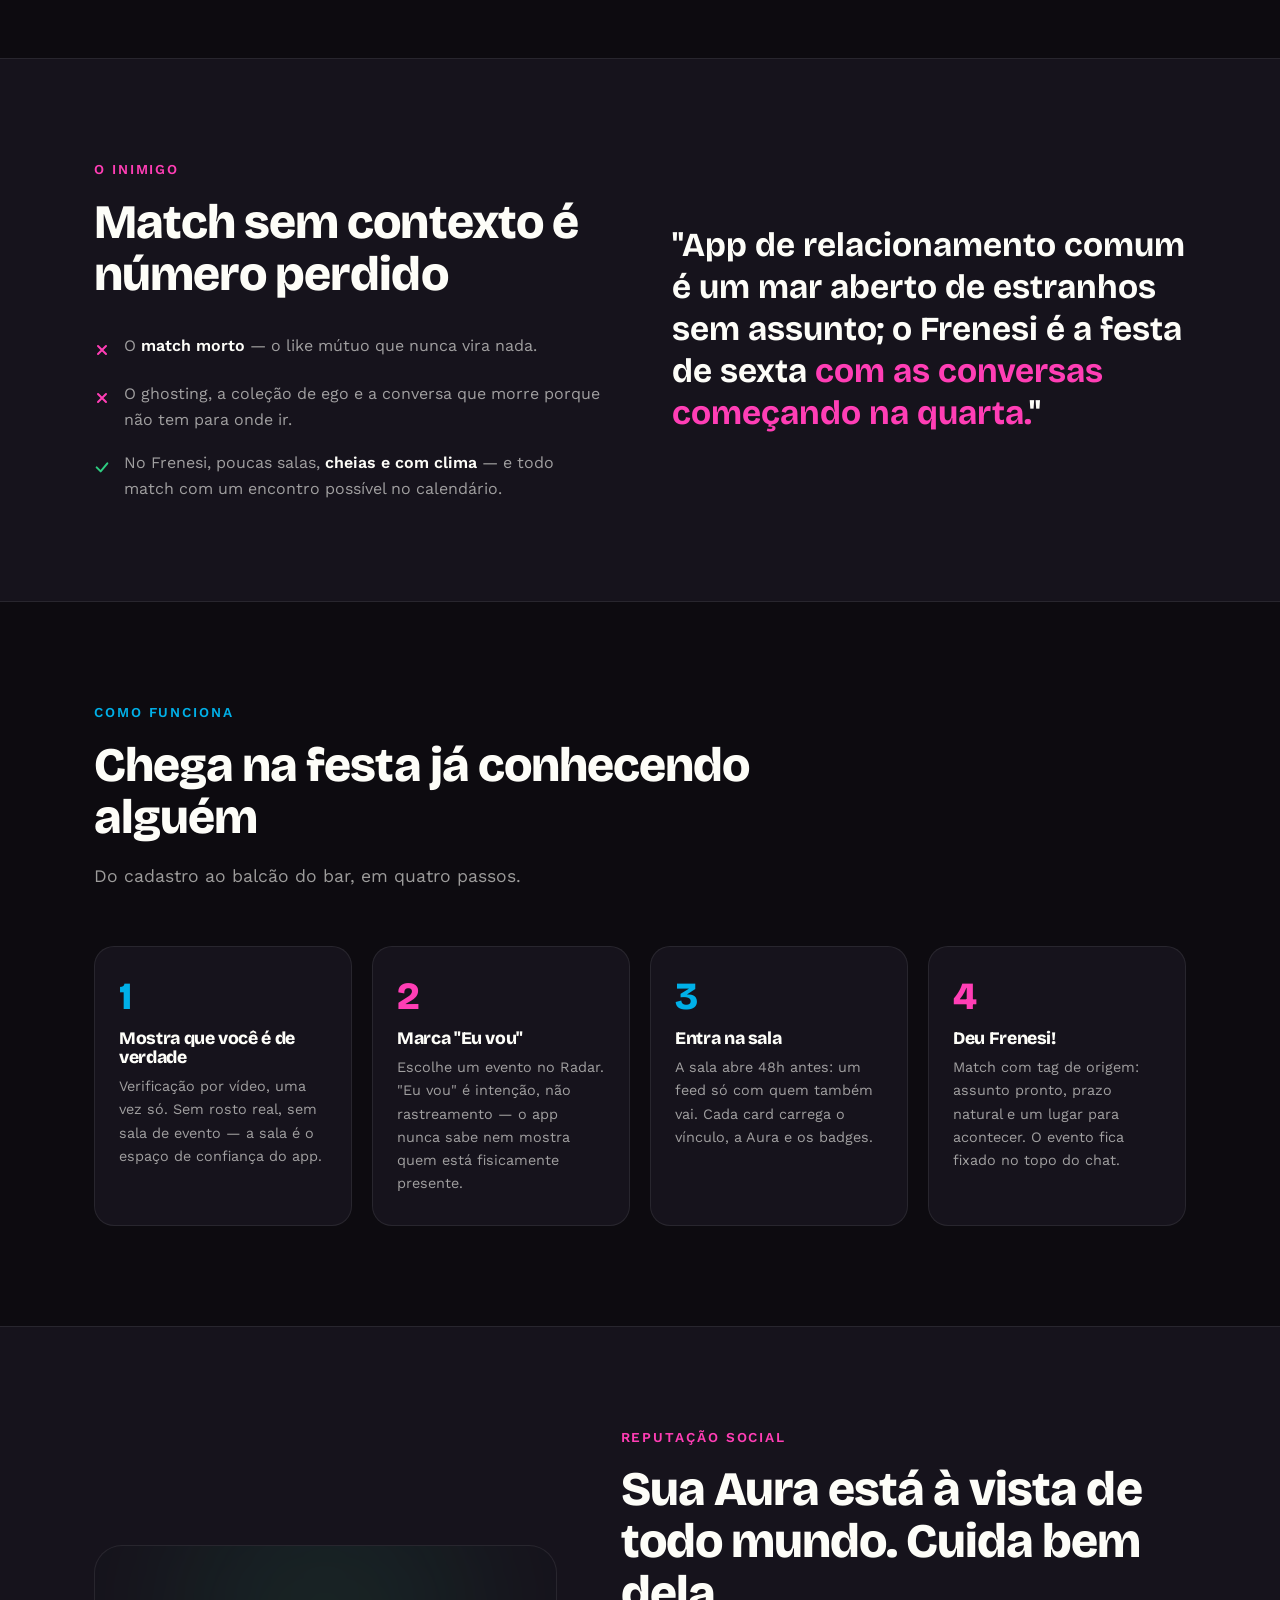
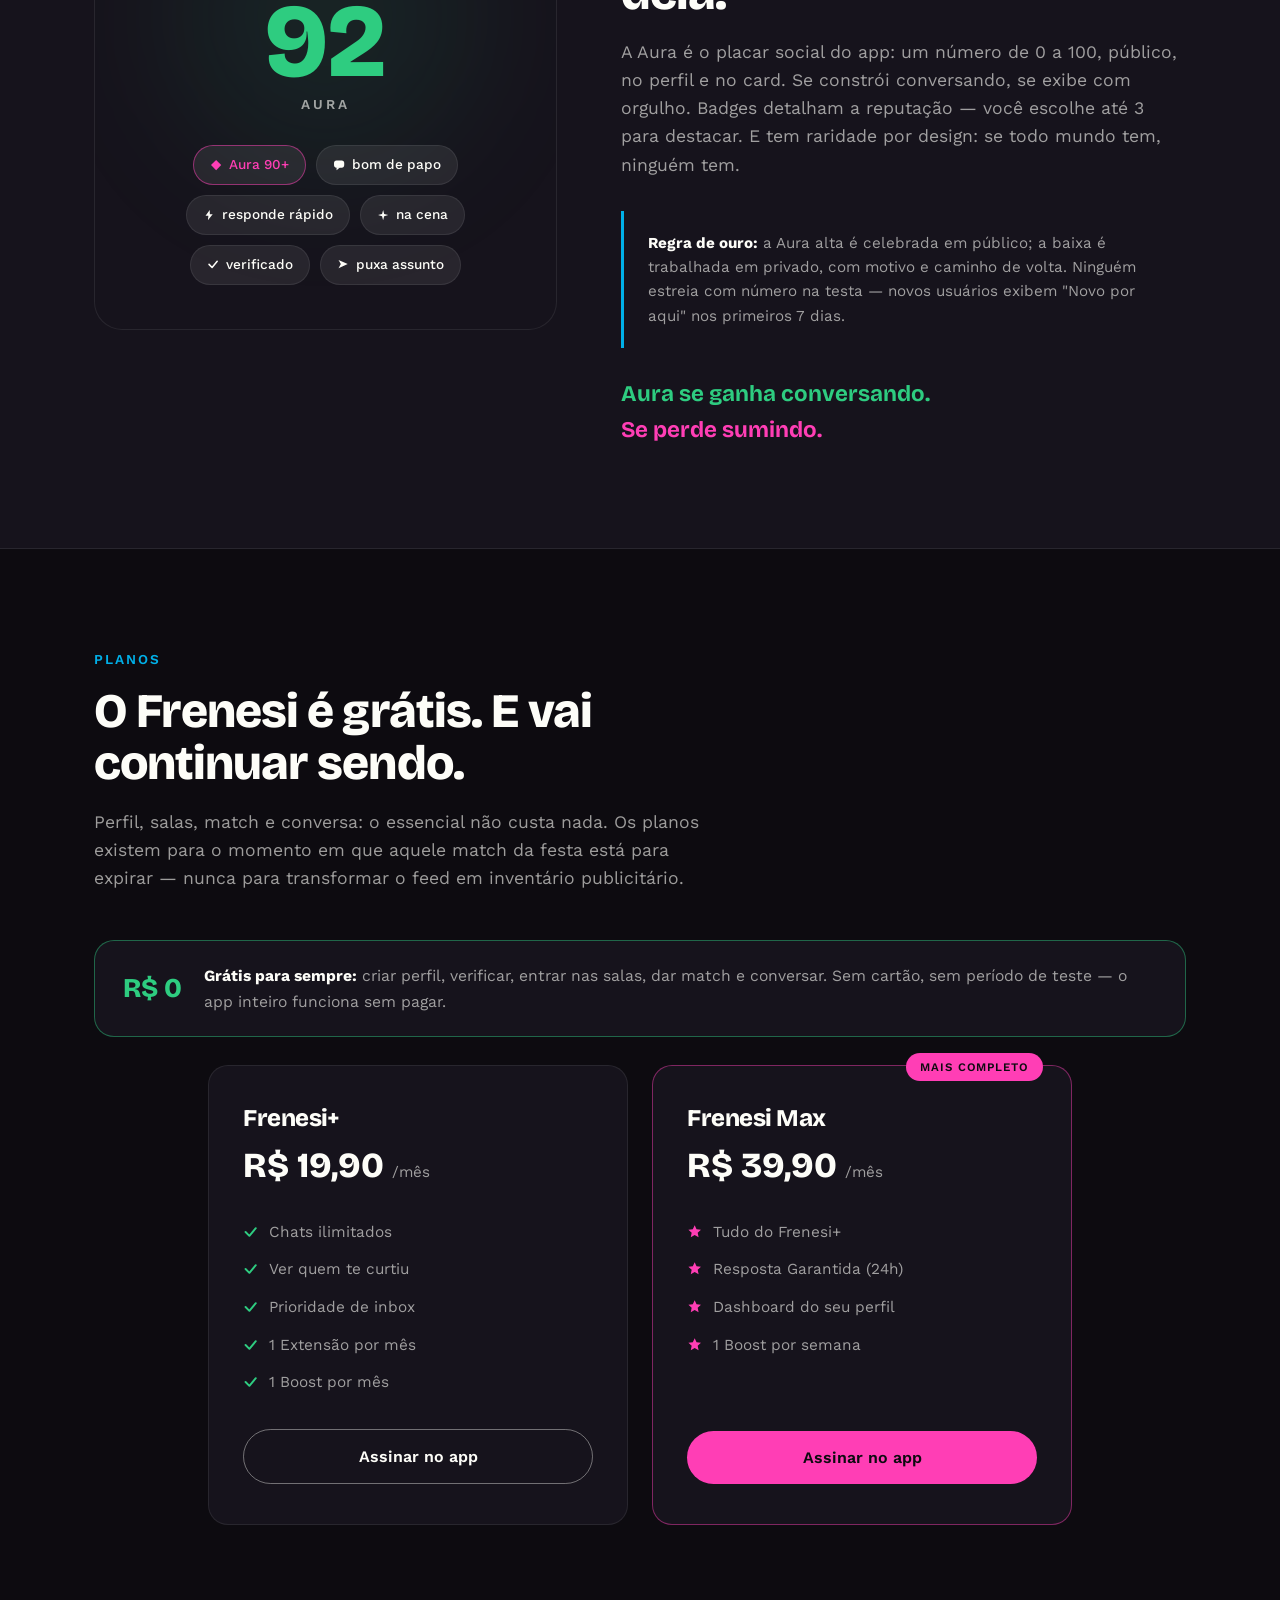
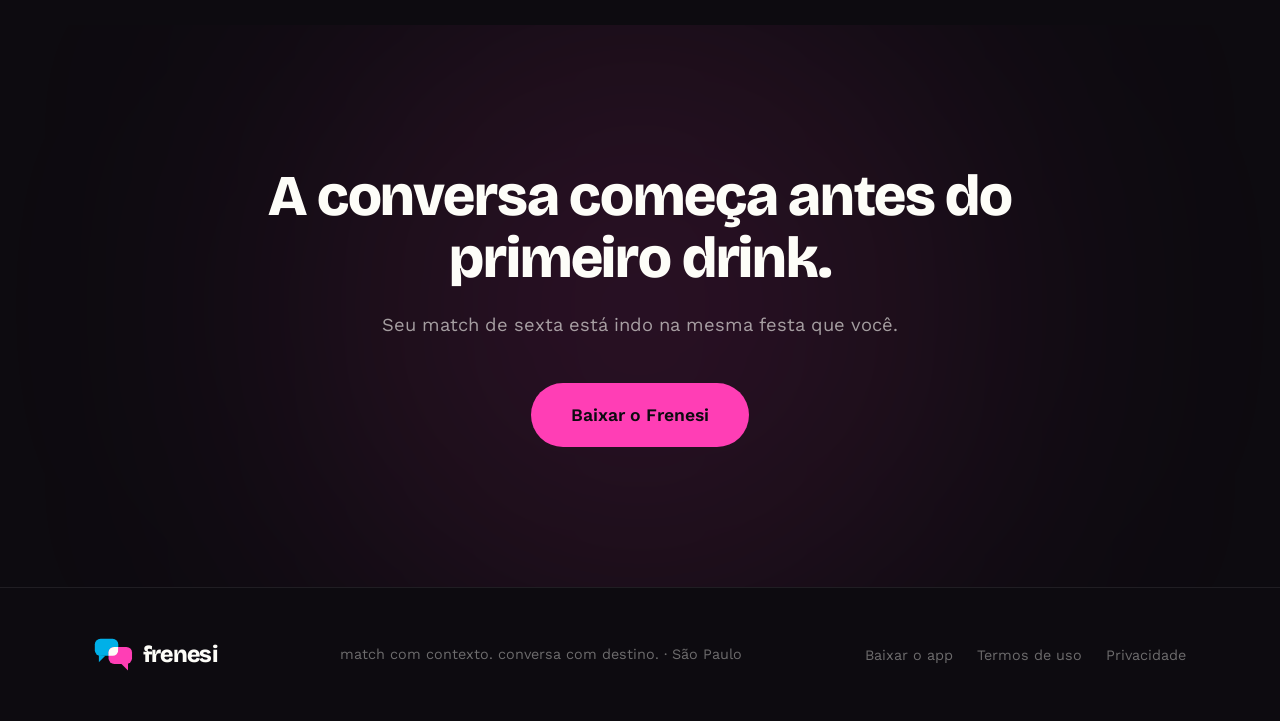
==== commit 912985d5: "Substitui emojis por ícones SVG próprios e ajusta comunicação - Sprite de ícones geométricos no esti" ====
--- a/index.html
+++ b/index.html
@@ -8,10 +8,58 @@
   <link rel="preconnect" href="https://fonts.googleapis.com">
   <link rel="preconnect" href="https://fonts.gstatic.com" crossorigin>
   <link href="https://fonts.googleapis.com/css2?family=Bricolage+Grotesque:wght@700;800&family=Work+Sans:wght@400;500;600&display=swap" rel="stylesheet">
-  <link rel="stylesheet" href="css/style.css">
+  <link rel="stylesheet" href="css/style.css?v=5">
   <link rel="icon" type="image/svg+xml" href="assets/favicon.svg">
 </head>
 <body>
+
+  <!-- ============ ÍCONES (sprite próprio — construção geométrica do manual) ============ -->
+  <svg width="0" height="0" style="position:absolute" aria-hidden="true">
+    <defs>
+      <!-- traço 2px, cantos arredondados — mesma família geométrica do símbolo -->
+      <symbol id="i-calendario" viewBox="0 0 24 24" fill="none" stroke="currentColor" stroke-width="2" stroke-linecap="round" stroke-linejoin="round">
+        <rect x="3" y="5" width="18" height="16" rx="4"/>
+        <path d="M3 10h18M8 3v4M16 3v4"/>
+        <circle cx="12" cy="15.5" r="1.6" fill="currentColor" stroke="none"/>
+      </symbol>
+      <symbol id="i-aura" viewBox="0 0 24 24" fill="none" stroke="currentColor" stroke-width="2" stroke-linecap="round">
+        <circle cx="12" cy="12" r="4.2"/>
+        <path d="M12 2v3M12 19v3M2 12h3M19 12h3M5.2 5.2l2 2M16.8 16.8l2 2M18.8 5.2l-2 2M7.2 16.8l-2 2"/>
+      </symbol>
+      <symbol id="i-pin" viewBox="0 0 24 24" fill="none" stroke="currentColor" stroke-width="2" stroke-linecap="round" stroke-linejoin="round">
+        <path d="M12 21.5S5 16.2 5 10.3A7 7 0 0 1 19 10.3c0 5.9-7 11.2-7 11.2Z"/>
+        <circle cx="12" cy="10.3" r="2.5"/>
+      </symbol>
+      <symbol id="i-menu" viewBox="0 0 24 24" fill="none" stroke="currentColor" stroke-width="2" stroke-linecap="round">
+        <path d="M4 7h16M4 12h16M4 17h16"/>
+      </symbol>
+      <symbol id="i-raio" viewBox="0 0 24 24" fill="currentColor">
+        <path d="M13.2 2 5 13.4h5.6L9.6 22 19 10.4h-5.6L13.2 2Z"/>
+      </symbol>
+      <symbol id="i-faisca" viewBox="0 0 24 24" fill="currentColor">
+        <path d="M12 2l2.1 7.9L22 12l-7.9 2.1L12 22l-2.1-7.9L2 12l7.9-2.1Z"/>
+      </symbol>
+      <symbol id="i-balao" viewBox="0 0 24 24" fill="currentColor">
+        <rect x="2" y="3" width="20" height="14" rx="5"/>
+        <path d="M7 16v6l7-6Z"/>
+      </symbol>
+      <symbol id="i-check" viewBox="0 0 24 24" fill="none" stroke="currentColor" stroke-width="3" stroke-linecap="round" stroke-linejoin="round">
+        <path d="M4 12.5 10 18.5 20 6.5"/>
+      </symbol>
+      <symbol id="i-x" viewBox="0 0 24 24" fill="none" stroke="currentColor" stroke-width="3" stroke-linecap="round">
+        <path d="M6 6l12 12M18 6 6 18"/>
+      </symbol>
+      <symbol id="i-diamante" viewBox="0 0 24 24" fill="currentColor">
+        <path d="M12 2 22 12 12 22 2 12Z"/>
+      </symbol>
+      <symbol id="i-estrela" viewBox="0 0 24 24" fill="currentColor">
+        <path d="M12 2l2.9 6.3 6.9.8-5.1 4.7 1.4 6.8L12 17.2l-6.1 3.4 1.4-6.8L2.2 9.1l6.9-.8L12 2Z"/>
+      </symbol>
+      <symbol id="i-seta" viewBox="0 0 24 24" fill="currentColor">
+        <path d="M3 4l18 8-18 8 4.5-8L3 4Z"/>
+      </symbol>
+    </defs>
+  </svg>
 
   <!-- ============ HEADER ============ -->
   <header class="site-header">
@@ -51,7 +99,7 @@
 
       <div class="nav-cta">
         <a href="download.html" class="btn btn-choque">Baixar o app</a>
-        <button class="nav-toggle" id="navToggle" aria-label="Abrir menu" aria-expanded="false">☰</button>
+        <button class="nav-toggle" id="navToggle" aria-label="Abrir menu" aria-expanded="false"><svg aria-hidden="true"><use href="#i-menu"/></svg></button>
       </div>
     </div>
   </header>
@@ -78,21 +126,21 @@
           <div class="phone-screen">
             <div class="radar-strip">
               <span class="radar-label">Radar · salas abertas</span>
-              <span class="radar-event">Festa GIRA · sexta · 87</span>
+              <span class="radar-event">Festa · sexta · 87</span>
             </div>
             <div class="card-photo">
-              <div class="card-silhouette"></div>
+              <img class="card-img" src="assets/marina.jpg" alt="" loading="lazy">
               <div class="card-info">
                 <div class="card-name">Marina, 27 · Pinheiros</div>
                 <div class="card-badges">
                   <span class="aura-pill">92</span>
-                  <span class="badge">⚡ responde rápido</span>
-                  <span class="badge">🔥 na cena</span>
+                  <span class="badge"><svg class="ic"><use href="#i-raio"/></svg> responde rápido</span>
+                  <span class="badge"><svg class="ic"><use href="#i-faisca"/></svg> na cena</span>
                 </div>
               </div>
             </div>
             <div class="phone-chat">
-              <div class="chat-context"><span class="star">★</span> Festa GIRA · sexta 22h · vocês dois vão</div>
+              <div class="chat-context"><svg class="ic ic-star"><use href="#i-estrela"/></svg> Festa · sexta 22h · vocês dois vão</div>
               <div class="bubble bubble-in">então você é das que chegam antes do DJ bom ou depois?</div>
               <div class="bubble bubble-out">chego junto com ele. pontualidade de show é caráter</div>
               <div class="bubble bubble-in">concordo. te acho no balcão às 23 então?</div>
@@ -115,17 +163,17 @@
 
       <div class="pillars">
         <article class="pillar reveal">
-          <div class="pillar-icon pi-eletrico">📍</div>
+          <div class="pillar-icon pi-eletrico"><svg aria-hidden="true"><use href="#i-calendario"/></svg></div>
           <h3>Contexto</h3>
           <p>Um evento em comum. Vocês se conhecem pela mesma festa de sexta — assunto pronto, clima de véspera, zero "e aí, tudo bem?".</p>
         </article>
         <article class="pillar reveal">
-          <div class="pillar-icon pi-verde">✦</div>
+          <div class="pillar-icon pi-verde"><svg aria-hidden="true"><use href="#i-aura"/></svg></div>
           <h3>Reputação</h3>
           <p>Aura pública e badges no perfil. Quem conversa bem carrega Aura alta à vista de todos — status que se ganha conversando, não pagando.</p>
         </article>
         <article class="pillar reveal">
-          <div class="pillar-icon pi-choque">🎯</div>
+          <div class="pillar-icon pi-choque"><svg aria-hidden="true"><use href="#i-pin"/></svg></div>
           <h3>Destino</h3>
           <p>Um lugar e uma hora onde o encontro pode acontecer. O evento fica fixado no chat: a conversa serve para chegar lá com clima.</p>
         </article>
@@ -140,13 +188,13 @@
         <span class="section-kicker k-choque">O inimigo</span>
         <h2 class="section-title">Match sem contexto é número perdido</h2>
         <ul class="enemy-list">
-          <li><span class="x">✕</span><span>O <strong>match morto</strong> — o like mútuo que nunca vira nada.</span></li>
-          <li><span class="x">✕</span><span>O ghosting, a coleção de ego e a conversa que morre porque não tem para onde ir.</span></li>
-          <li><span class="v">✓</span><span>No Frenesi, poucas salas, <strong>cheias e com clima</strong> — e todo match com um encontro possível no calendário.</span></li>
+          <li><span class="x"><svg class="ic" aria-hidden="true"><use href="#i-x"/></svg></span><span>O <strong>match morto</strong> — o like mútuo que nunca vira nada.</span></li>
+          <li><span class="x"><svg class="ic" aria-hidden="true"><use href="#i-x"/></svg></span><span>O ghosting, a coleção de ego e a conversa que morre porque não tem para onde ir.</span></li>
+          <li><span class="v"><svg class="ic" aria-hidden="true"><use href="#i-check"/></svg></span><span>No Frenesi, poucas salas, <strong>cheias e com clima</strong> — e todo match com um encontro possível no calendário.</span></li>
         </ul>
       </div>
       <blockquote class="enemy-quote reveal">
-        "Tinder é um mar aberto de estranhos sem assunto; o Frenesi é a festa de sexta
+        "App de relacionamento comum é um mar aberto de estranhos sem assunto; o Frenesi é a festa de sexta
         <span class="q-choque">com as conversas começando na quarta.</span>"
       </blockquote>
     </div>
@@ -191,12 +239,12 @@
         <div class="aura-number">92</div>
         <div class="aura-label">Aura</div>
         <div class="badge-cloud">
-          <span class="badge-lg b-rare">◆ Aura 90+</span>
-          <span class="badge-lg">💬 bom de papo</span>
-          <span class="badge-lg">⚡ responde rápido</span>
-          <span class="badge-lg">🔥 na cena</span>
-          <span class="badge-lg">✓ verificado</span>
-          <span class="badge-lg">➤ puxa assunto</span>
+          <span class="badge-lg b-rare"><svg class="ic"><use href="#i-diamante"/></svg> Aura 90+</span>
+          <span class="badge-lg"><svg class="ic"><use href="#i-balao"/></svg> bom de papo</span>
+          <span class="badge-lg"><svg class="ic"><use href="#i-raio"/></svg> responde rápido</span>
+          <span class="badge-lg"><svg class="ic"><use href="#i-faisca"/></svg> na cena</span>
+          <span class="badge-lg"><svg class="ic"><use href="#i-check"/></svg> verificado</span>
+          <span class="badge-lg"><svg class="ic"><use href="#i-seta"/></svg> puxa assunto</span>
         </div>
       </div>
 
@@ -225,22 +273,28 @@
   <section id="planos">
     <div class="container">
       <span class="section-kicker k-eletrico reveal">Planos</span>
-      <h2 class="section-title reveal">Dor real, solução honesta</h2>
+      <h2 class="section-title reveal">O Frenesi é grátis. E vai continuar sendo.</h2>
       <p class="section-sub reveal">
-        O Frenesi é grátis. Os planos existem para o momento em que aquele match da GIRA está
-        para expirar — nunca para transformar o feed em inventário publicitário.
+        Perfil, salas, match e conversa: o essencial não custa nada. Os planos existem
+        para o momento em que aquele match da festa está para expirar — nunca para
+        transformar o feed em inventário publicitário.
       </p>
+
+      <div class="free-strip reveal">
+        <span class="free-tag">R$ 0</span>
+        <p><strong>Grátis para sempre:</strong> criar perfil, verificar, entrar nas salas, dar match e conversar. Sem cartão, sem período de teste — o app inteiro funciona sem pagar.</p>
+      </div>
 
       <div class="plans">
         <article class="plan reveal">
           <h3>Frenesi+</h3>
           <div class="plan-price">R$ 19,90 <span>/mês</span></div>
           <ul>
-            <li>Chats ilimitados</li>
-            <li>Ver quem te curtiu</li>
-            <li>Prioridade de inbox</li>
-            <li>1 Extensão por mês</li>
-            <li>1 Boost por mês</li>
+            <li><svg class="ic" aria-hidden="true"><use href="#i-check"/></svg>Chats ilimitados</li>
+            <li><svg class="ic" aria-hidden="true"><use href="#i-check"/></svg>Ver quem te curtiu</li>
+            <li><svg class="ic" aria-hidden="true"><use href="#i-check"/></svg>Prioridade de inbox</li>
+            <li><svg class="ic" aria-hidden="true"><use href="#i-check"/></svg>1 Extensão por mês</li>
+            <li><svg class="ic" aria-hidden="true"><use href="#i-check"/></svg>1 Boost por mês</li>
           </ul>
           <a href="download.html" class="btn btn-ghost">Assinar no app</a>
         </article>
@@ -250,10 +304,10 @@
           <h3>Frenesi Max</h3>
           <div class="plan-price">R$ 39,90 <span>/mês</span></div>
           <ul>
-            <li>Tudo do Frenesi+</li>
-            <li>Resposta Garantida (24h)</li>
-            <li>Dashboard do seu perfil</li>
-            <li>1 Boost por semana</li>
+            <li><svg class="ic" aria-hidden="true"><use href="#i-estrela"/></svg>Tudo do Frenesi+</li>
+            <li><svg class="ic" aria-hidden="true"><use href="#i-estrela"/></svg>Resposta Garantida (24h)</li>
+            <li><svg class="ic" aria-hidden="true"><use href="#i-estrela"/></svg>Dashboard do seu perfil</li>
+            <li><svg class="ic" aria-hidden="true"><use href="#i-estrela"/></svg>1 Boost por semana</li>
           </ul>
           <a href="download.html" class="btn btn-choque">Assinar no app</a>
         </article>
--- a/css/style.css
+++ b/css/style.css
@@ -47,6 +47,15 @@
 a { color: inherit; text-decoration: none; }
 img { max-width: 100%; }
 
+/* ---------- ícones (sprite próprio) ---------- */
+.ic {
+  width: 1em;
+  height: 1em;
+  display: inline-block;
+  vertical-align: -0.125em;
+  flex-shrink: 0;
+}
+
 .container {
   max-width: var(--maxw);
   margin: 0 auto;
@@ -140,10 +149,11 @@
   background: none;
   border: none;
   color: var(--papel);
-  font-size: 1.6rem;
   cursor: pointer;
   line-height: 1;
-}
+  padding: 4px;
+}
+.nav-toggle svg { width: 26px; height: 26px; display: block; }
 
 /* ---------- hero ---------- */
 .hero {
@@ -275,26 +285,13 @@
   background: linear-gradient(180deg, transparent 45%, rgba(13, 11, 16, 0.92) 100%);
 }
 
-.card-silhouette {
+.card-img {
   position: absolute;
-  bottom: 0;
-  left: 50%;
-  transform: translateX(-50%);
-  width: 190px;
-  height: 220px;
-  border-radius: 95px 95px 0 0;
-  background: rgba(13, 11, 16, 0.55);
-}
-.card-silhouette::before {
-  content: "";
-  position: absolute;
-  top: -66px;
-  left: 50%;
-  transform: translateX(-50%);
-  width: 92px;
-  height: 92px;
-  border-radius: 50%;
-  background: rgba(13, 11, 16, 0.55);
+  inset: 0;
+  width: 100%;
+  height: 100%;
+  object-fit: cover;
+  object-position: 50% 8%;
 }
 
 .card-info {
@@ -348,7 +345,8 @@
   text-align: center;
   margin-bottom: 4px;
 }
-.chat-context .star { color: var(--choque); }
+.chat-context .ic-star { color: var(--choque); width: 0.85em; height: 0.85em; }
+.badge .ic, .badge-lg .ic { width: 0.9em; height: 0.9em; margin-right: 3px; }
 .bubble {
   max-width: 85%;
   font-size: 0.78rem;
@@ -420,12 +418,12 @@
   display: flex;
   align-items: center;
   justify-content: center;
-  font-size: 1.5rem;
   margin-bottom: 22px;
 }
-.pi-eletrico { background: rgba(0, 176, 232, 0.14); }
-.pi-verde { background: rgba(46, 204, 128, 0.14); }
-.pi-choque { background: rgba(255, 62, 181, 0.14); }
+.pillar-icon svg { width: 26px; height: 26px; }
+.pi-eletrico { background: rgba(0, 176, 232, 0.14); color: var(--eletrico); }
+.pi-verde { background: rgba(46, 204, 128, 0.14); color: var(--aura-verde); }
+.pi-choque { background: rgba(255, 62, 181, 0.14); color: var(--choque); }
 
 .pillar h3 {
   font-size: 1.35rem;
@@ -463,8 +461,8 @@
   align-items: flex-start;
   color: var(--papel-60);
 }
-.enemy-list .x { color: var(--choque); font-weight: 700; flex-shrink: 0; }
-.enemy-list .v { color: var(--aura-verde); font-weight: 700; flex-shrink: 0; }
+.enemy-list .x { color: var(--choque); flex-shrink: 0; margin-top: 5px; }
+.enemy-list .v { color: var(--aura-verde); flex-shrink: 0; margin-top: 5px; }
 .enemy-list strong { color: var(--papel); font-weight: 600; }
 
 /* ---------- como funciona ---------- */
@@ -582,12 +580,33 @@
 .aura-motto .m2 { color: var(--choque); }
 
 /* ---------- planos ---------- */
+.free-strip {
+  display: flex;
+  align-items: center;
+  gap: 22px;
+  margin-top: 48px;
+  padding: 22px 28px;
+  background: var(--breu-2);
+  border: 1px solid rgba(46, 204, 128, 0.45);
+  border-radius: var(--radius);
+}
+.free-tag {
+  font-family: var(--font-display);
+  font-weight: 800;
+  font-size: 1.7rem;
+  line-height: 1;
+  color: var(--aura-verde);
+  white-space: nowrap;
+}
+.free-strip p { color: var(--papel-60); font-size: 0.98rem; }
+.free-strip strong { color: var(--papel); }
+
 .plans {
   display: grid;
   grid-template-columns: repeat(2, minmax(0, 420px));
   justify-content: center;
   gap: 24px;
-  margin-top: 56px;
+  margin-top: 28px;
 }
 
 .plan {
@@ -624,9 +643,9 @@
 .plan-price span { font-family: var(--font-text); font-size: 0.95rem; font-weight: 400; color: var(--papel-60); }
 
 .plan ul { list-style: none; display: flex; flex-direction: column; gap: 13px; margin-bottom: 34px; flex-grow: 1; }
-.plan li { display: flex; gap: 11px; color: var(--papel-60); font-size: 0.96rem; }
-.plan li::before { content: "✓"; color: var(--aura-verde); font-weight: 700; }
-.plan-max li::before { content: "★"; color: var(--choque); }
+.plan li { display: flex; gap: 11px; align-items: flex-start; color: var(--papel-60); font-size: 0.96rem; }
+.plan li .ic { color: var(--aura-verde); margin-top: 4px; }
+.plan-max li .ic { color: var(--choque); }
 
 /* ---------- CTA final ---------- */
 .final-cta {
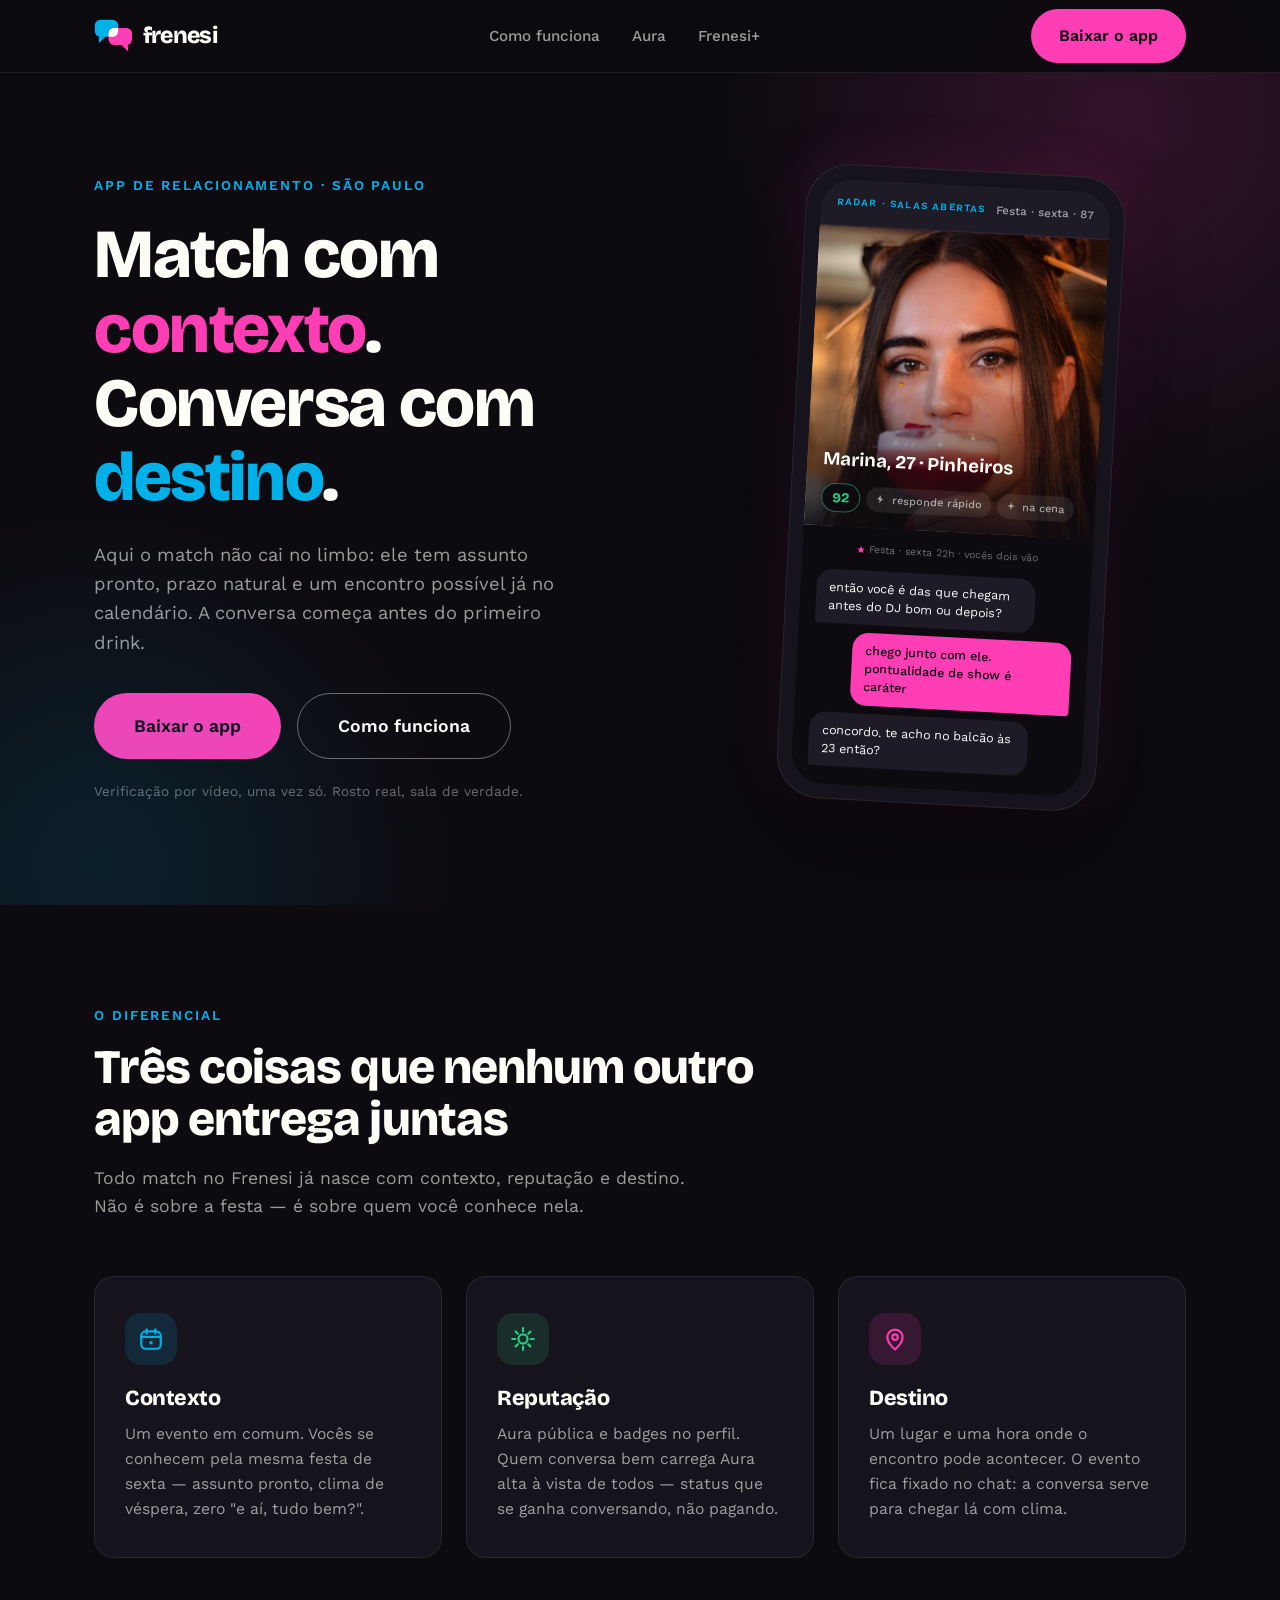
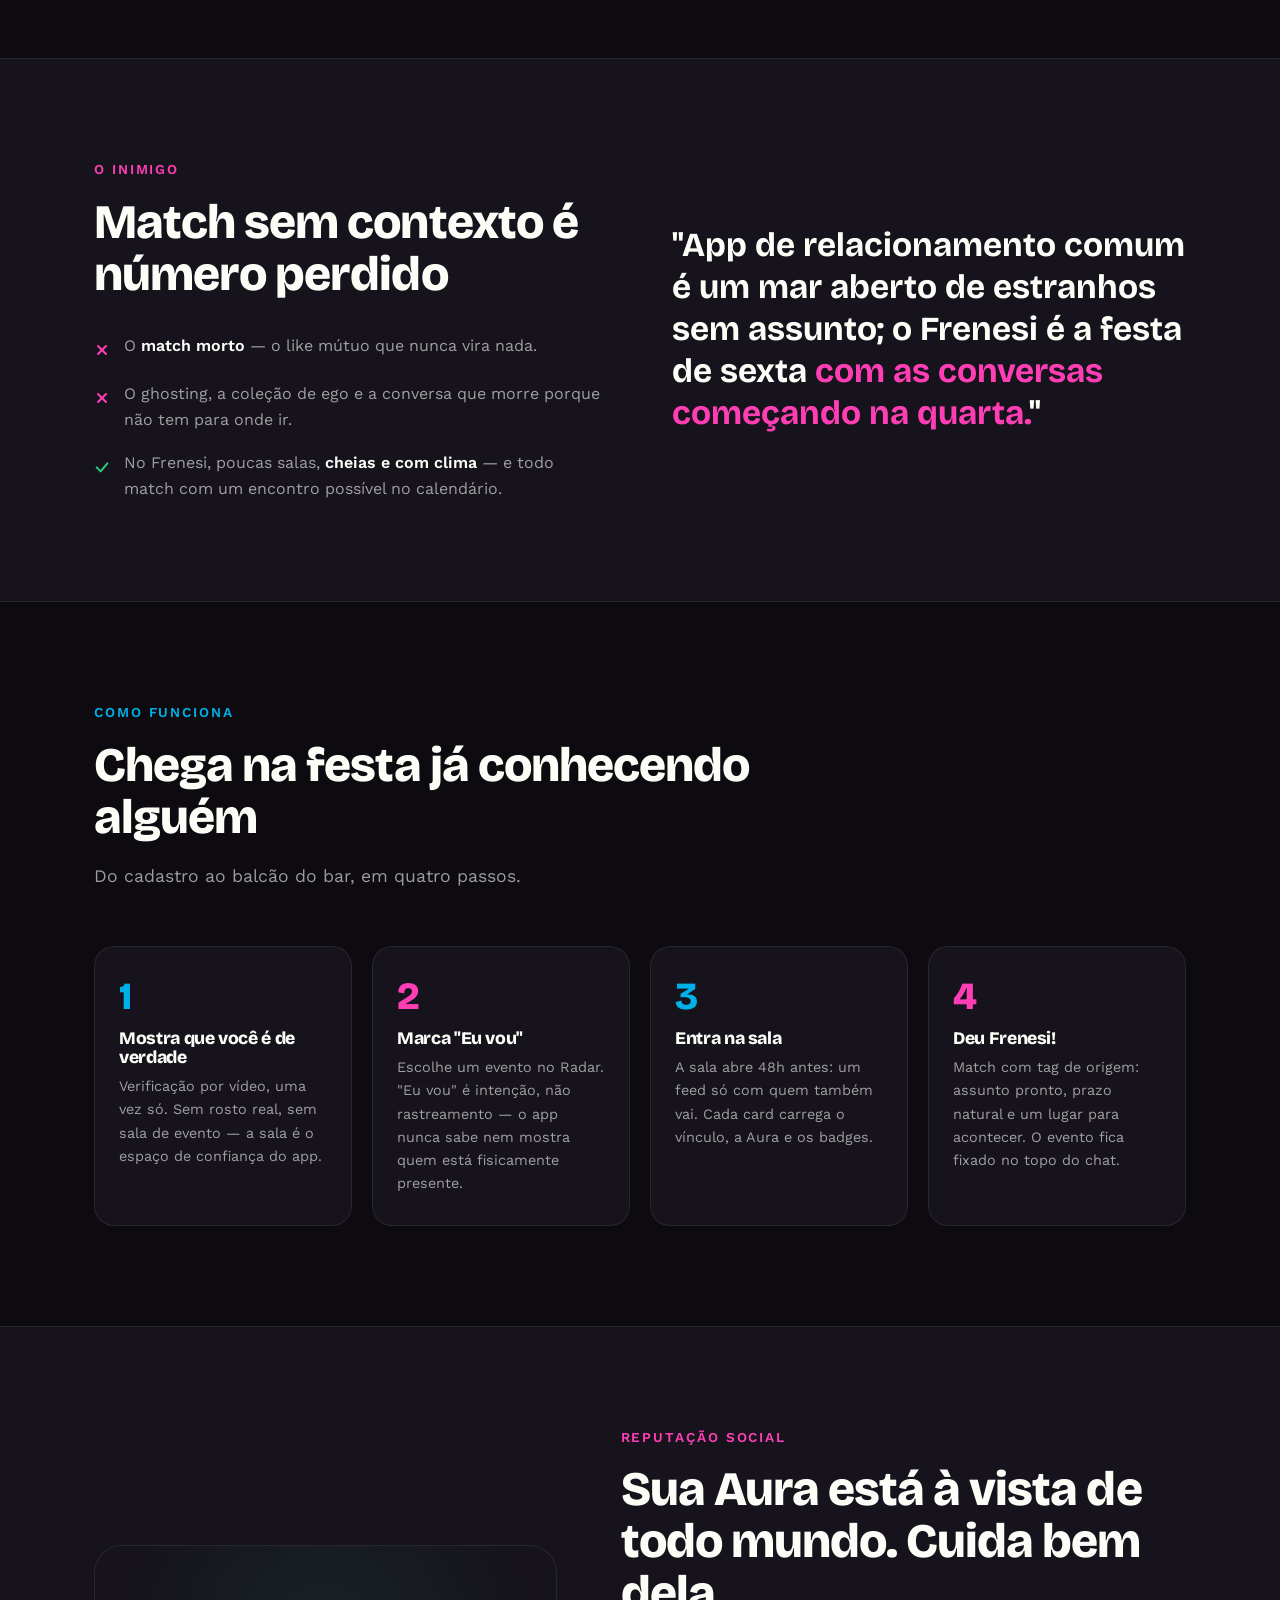
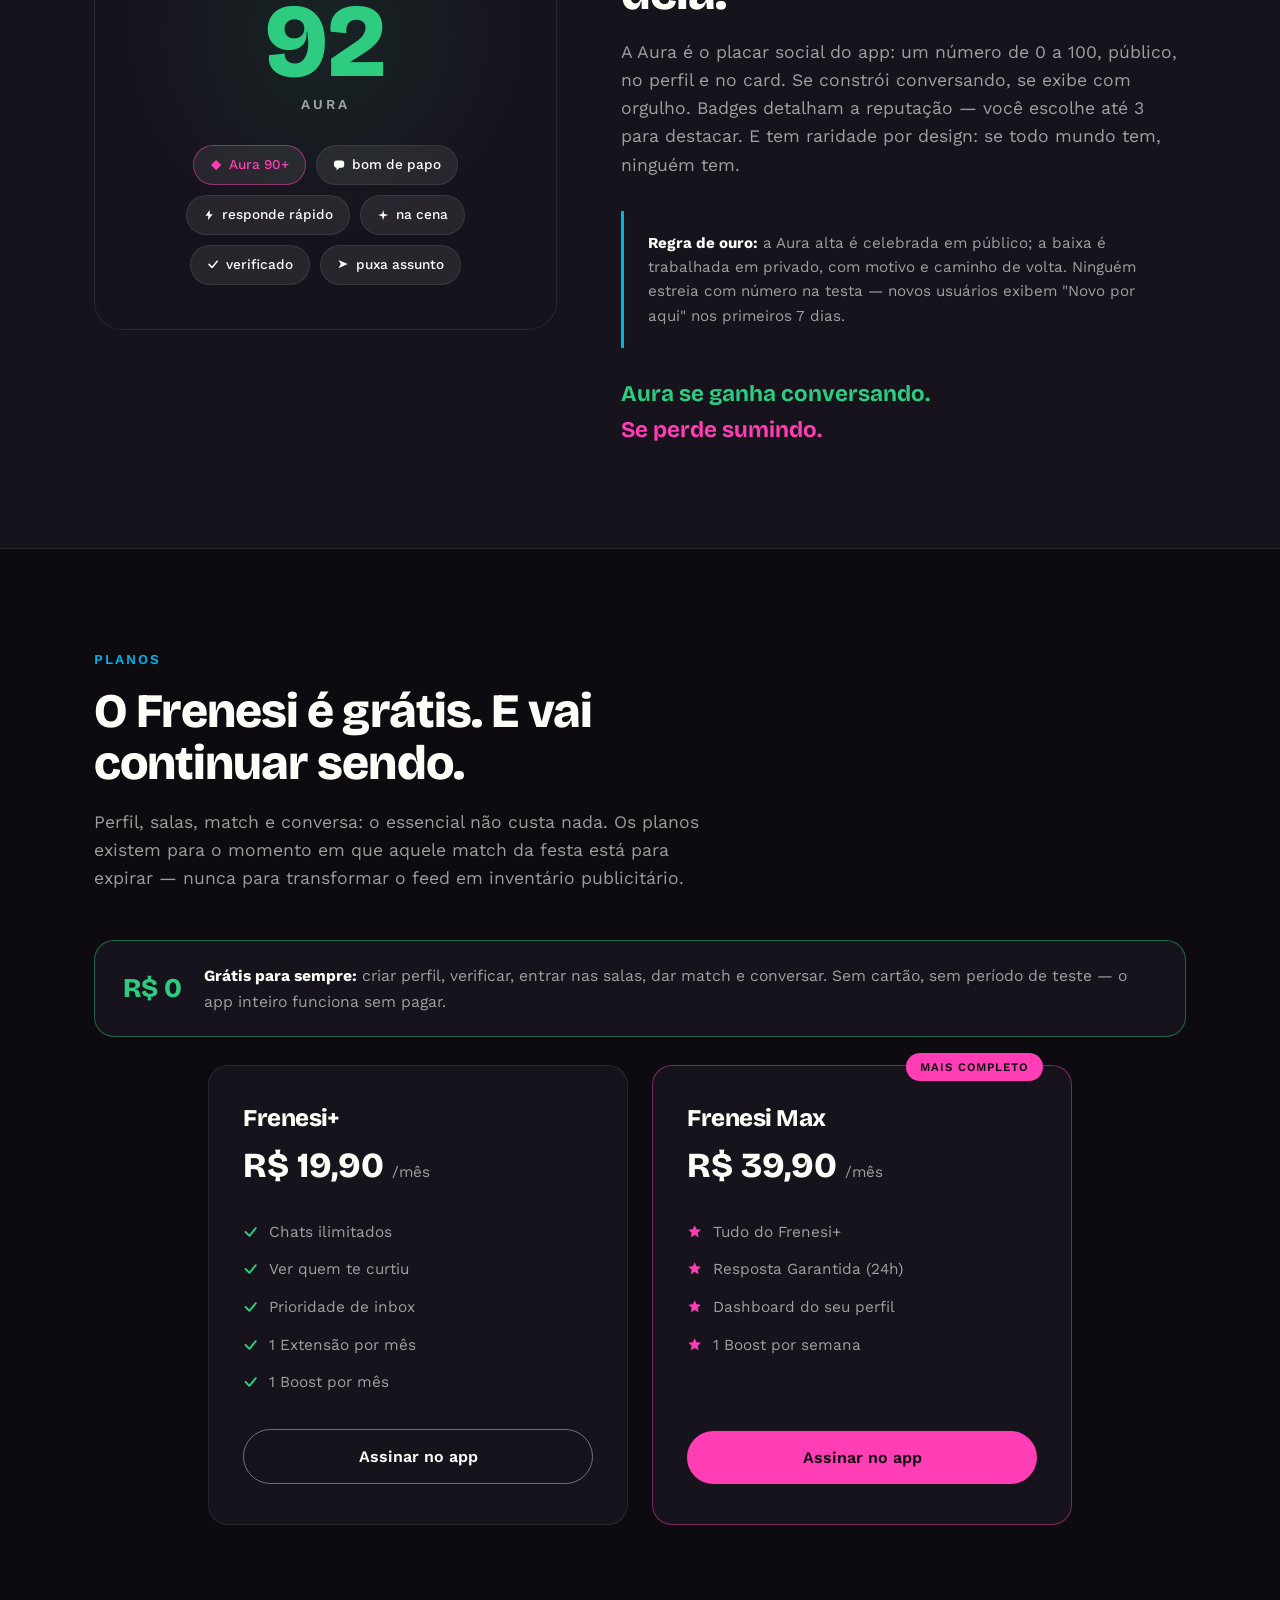
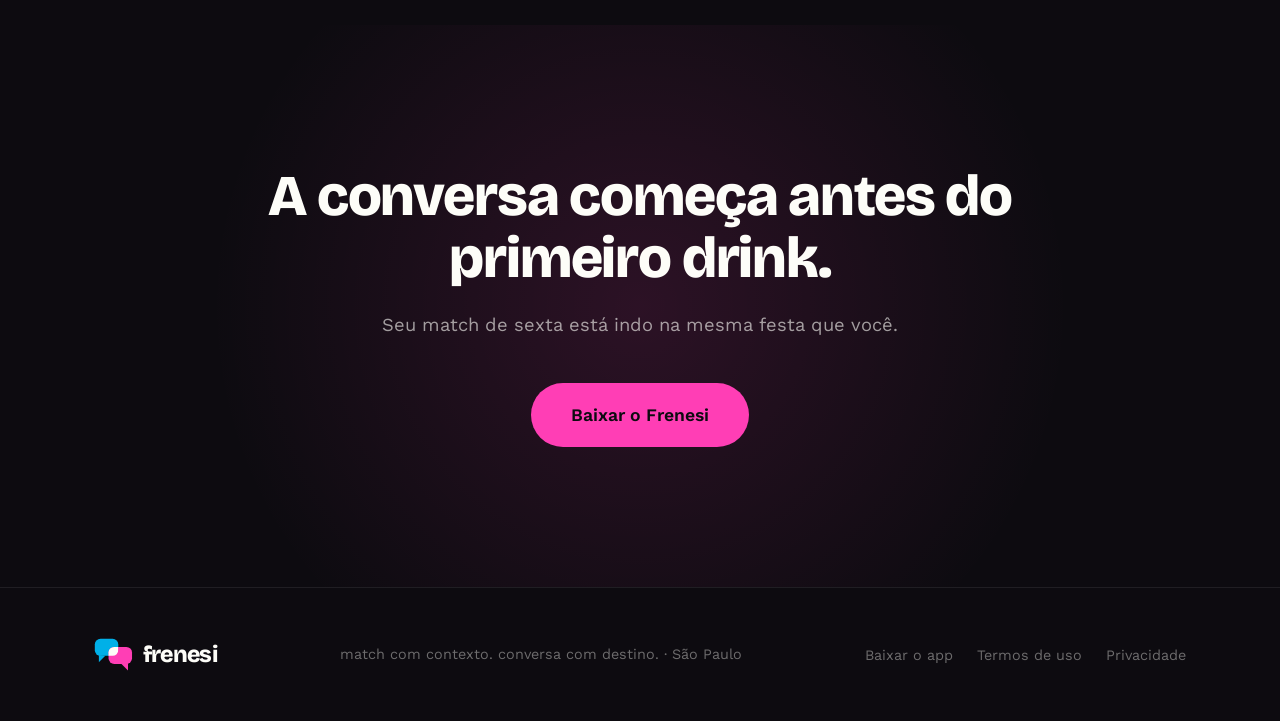
==== commit 2bf5701e: "Corrige artefatos do header e lentidão no mobile - Remove backdrop-filter do header fixo (causava "d" ====
--- a/index.html
+++ b/index.html
@@ -8,7 +8,7 @@
   <link rel="preconnect" href="https://fonts.googleapis.com">
   <link rel="preconnect" href="https://fonts.gstatic.com" crossorigin>
   <link href="https://fonts.googleapis.com/css2?family=Bricolage+Grotesque:wght@700;800&family=Work+Sans:wght@400;500;600&display=swap" rel="stylesheet">
-  <link rel="stylesheet" href="css/style.css?v=5">
+  <link rel="stylesheet" href="css/style.css?v=6">
   <link rel="icon" type="image/svg+xml" href="assets/favicon.svg">
 </head>
 <body>
--- a/css/style.css
+++ b/css/style.css
@@ -100,12 +100,13 @@
 .btn-lg { padding: 18px 40px; font-size: 1.1rem; }
 
 /* ---------- header ---------- */
+/* sem backdrop-filter: causa artefatos de renderização no Chrome mobile
+   (header "duplica" trechos da página) e pesa na GPU */
 .site-header {
   position: fixed;
   top: 0; left: 0; right: 0;
   z-index: 100;
-  background: rgba(13, 11, 16, 0.82);
-  backdrop-filter: blur(14px);
+  background: rgba(13, 11, 16, 0.95);
   border-bottom: 1px solid var(--papel-10);
 }
 
@@ -162,24 +163,25 @@
   overflow: hidden;
 }
 
-/* luzes de letreiro — cada neon é uma luz própria, nunca misturadas */
+/* luzes de letreiro — cada neon é uma luz própria, nunca misturadas.
+   radial-gradient no lugar de filter:blur — mesmo visual, sem custo de GPU
+   (blur gigante travava a renderização no celular) */
 .hero::before,
 .hero::after {
   content: "";
   position: absolute;
   border-radius: 50%;
-  filter: blur(130px);
   pointer-events: none;
 }
 .hero::before {
-  width: 560px; height: 560px;
-  background: rgba(255, 62, 181, 0.16);
-  top: -160px; right: -120px;
+  width: 900px; height: 900px;
+  background: radial-gradient(circle, rgba(255, 62, 181, 0.16) 0%, transparent 62%);
+  top: -330px; right: -290px;
 }
 .hero::after {
-  width: 480px; height: 480px;
-  background: rgba(0, 176, 232, 0.13);
-  bottom: -200px; left: -140px;
+  width: 800px; height: 800px;
+  background: radial-gradient(circle, rgba(0, 176, 232, 0.13) 0%, transparent 62%);
+  bottom: -360px; left: -300px;
 }
 
 .hero-grid {
@@ -368,6 +370,7 @@
 
 /* ---------- seções ---------- */
 section { padding: 100px 0; }
+section[id] { scroll-margin-top: 72px; }
 
 .section-kicker {
   display: block;
@@ -513,11 +516,10 @@
 .aura-showcase::before {
   content: "";
   position: absolute;
-  width: 300px; height: 300px;
+  width: 460px; height: 460px;
   border-radius: 50%;
-  background: rgba(46, 204, 128, 0.09);
-  filter: blur(70px);
-  top: -80px; left: 50%;
+  background: radial-gradient(circle, rgba(46, 204, 128, 0.09) 0%, transparent 62%);
+  top: -140px; left: 50%;
   transform: translateX(-50%);
 }
 
@@ -657,10 +659,9 @@
 .final-cta::before {
   content: "";
   position: absolute;
-  width: 640px; height: 640px;
+  width: 980px; height: 980px;
   border-radius: 50%;
-  background: rgba(255, 62, 181, 0.13);
-  filter: blur(140px);
+  background: radial-gradient(circle, rgba(255, 62, 181, 0.13) 0%, transparent 62%);
   left: 50%; top: 50%;
   transform: translate(-50%, -50%);
   pointer-events: none;
@@ -713,18 +714,17 @@
   content: "";
   position: absolute;
   border-radius: 50%;
-  filter: blur(130px);
   pointer-events: none;
 }
 .download-page::before {
-  width: 500px; height: 500px;
-  background: rgba(255, 62, 181, 0.14);
-  top: -140px; right: -100px;
+  width: 820px; height: 820px;
+  background: radial-gradient(circle, rgba(255, 62, 181, 0.14) 0%, transparent 62%);
+  top: -300px; right: -260px;
 }
 .download-page::after {
-  width: 460px; height: 460px;
-  background: rgba(0, 176, 232, 0.12);
-  bottom: -160px; left: -120px;
+  width: 780px; height: 780px;
+  background: radial-gradient(circle, rgba(0, 176, 232, 0.12) 0%, transparent 62%);
+  bottom: -320px; left: -280px;
 }
 .download-page > * { position: relative; }
 
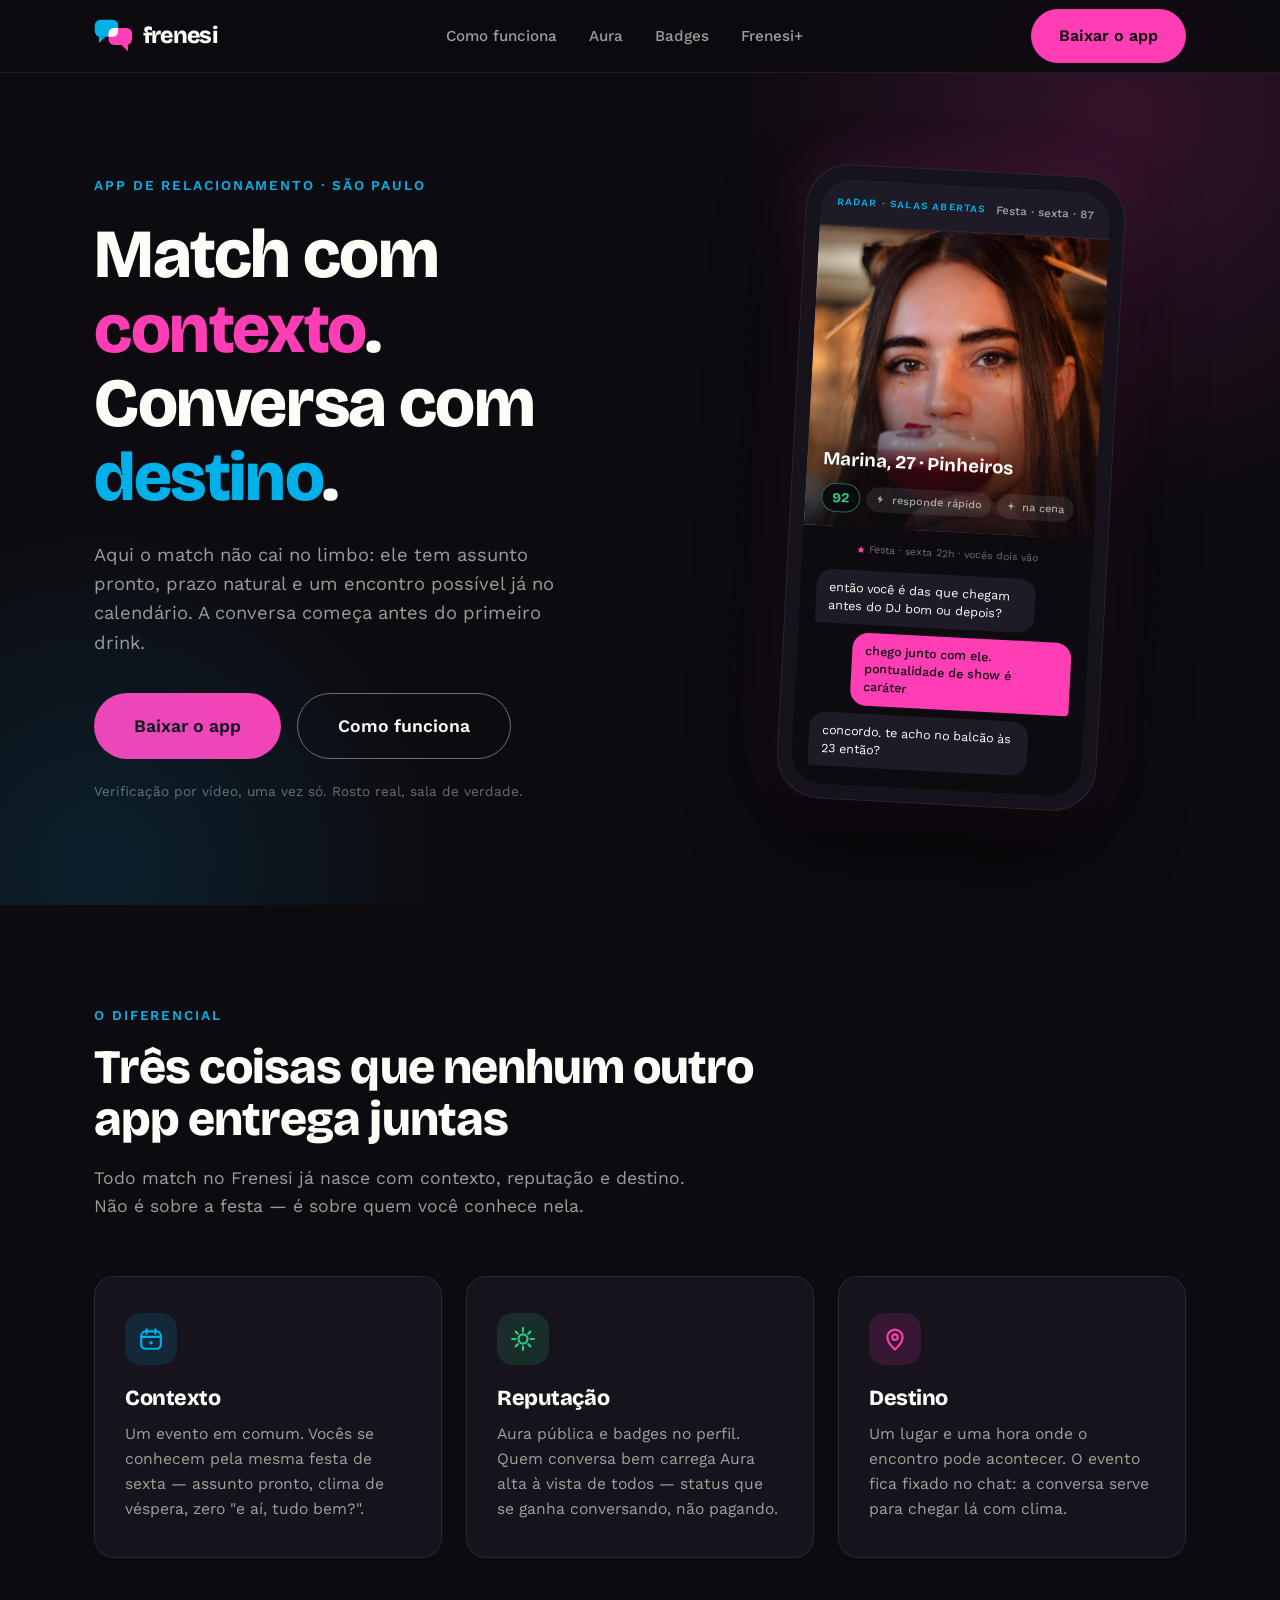
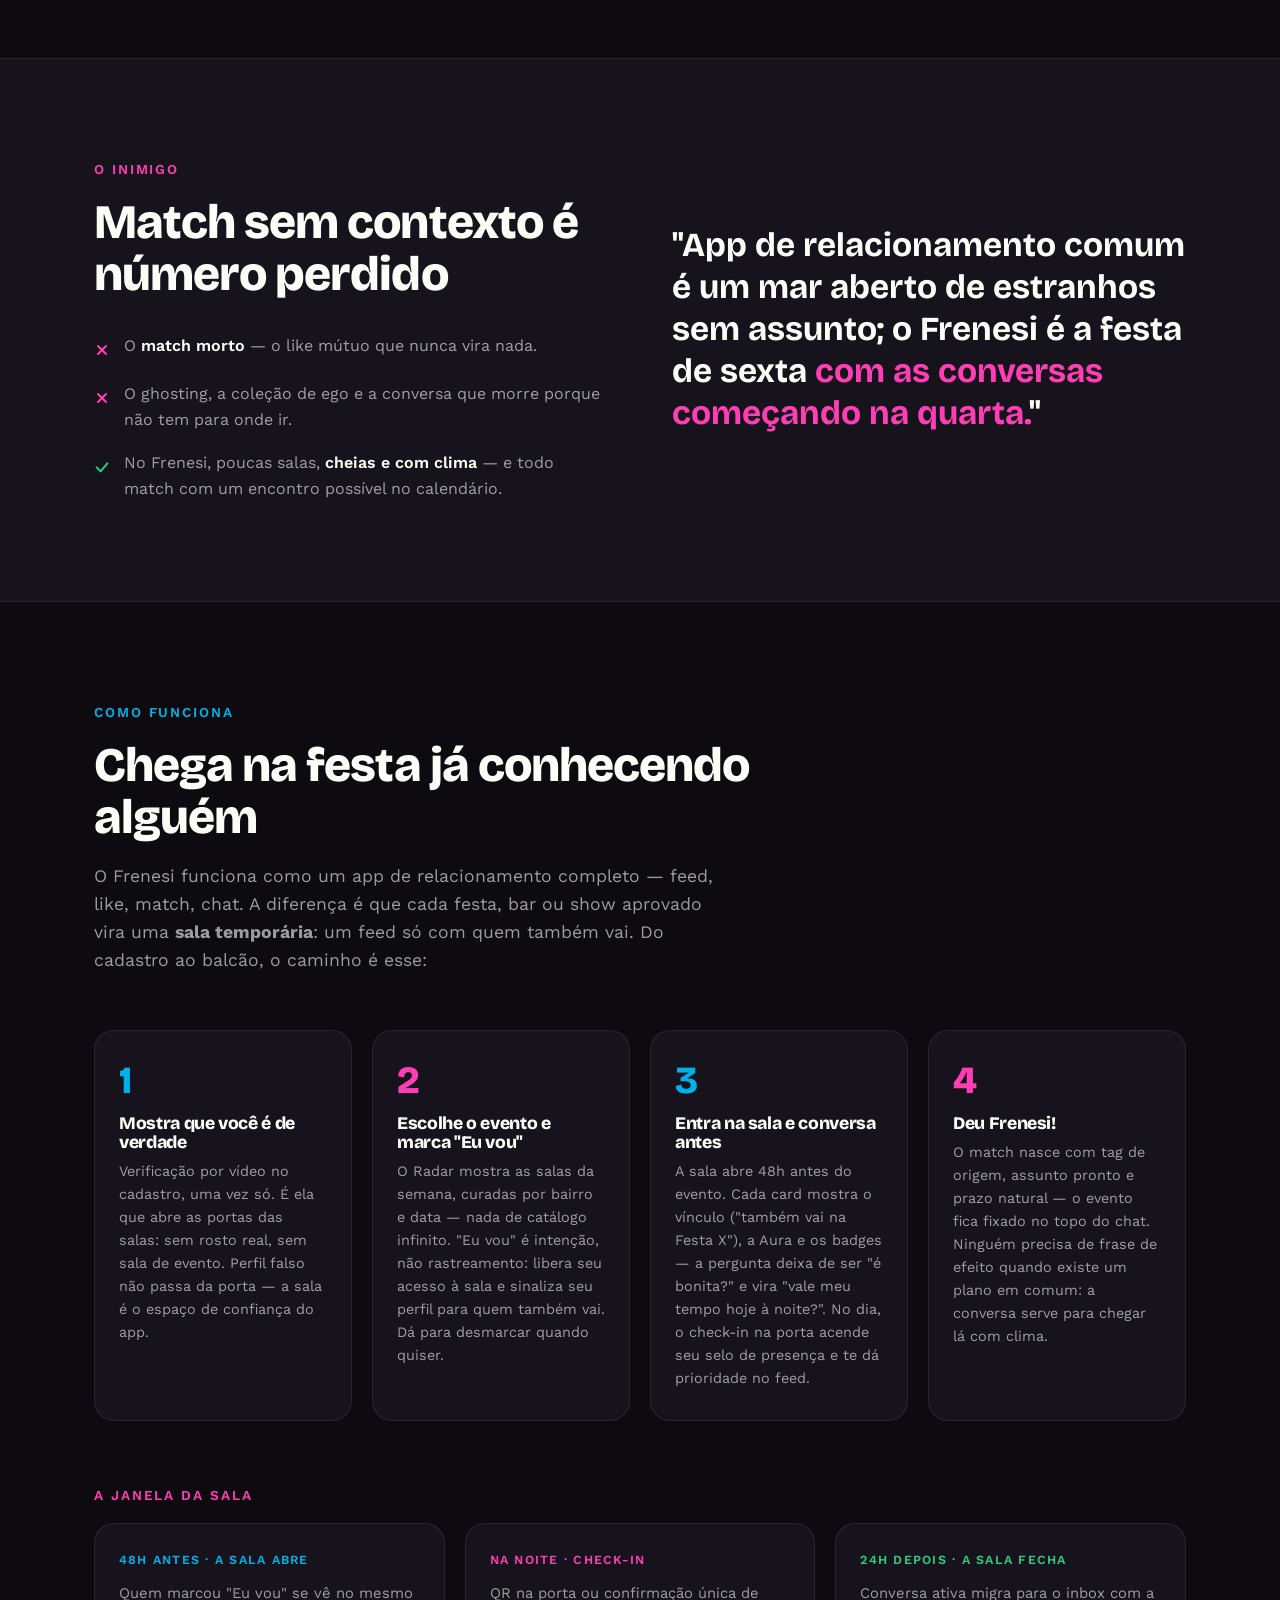
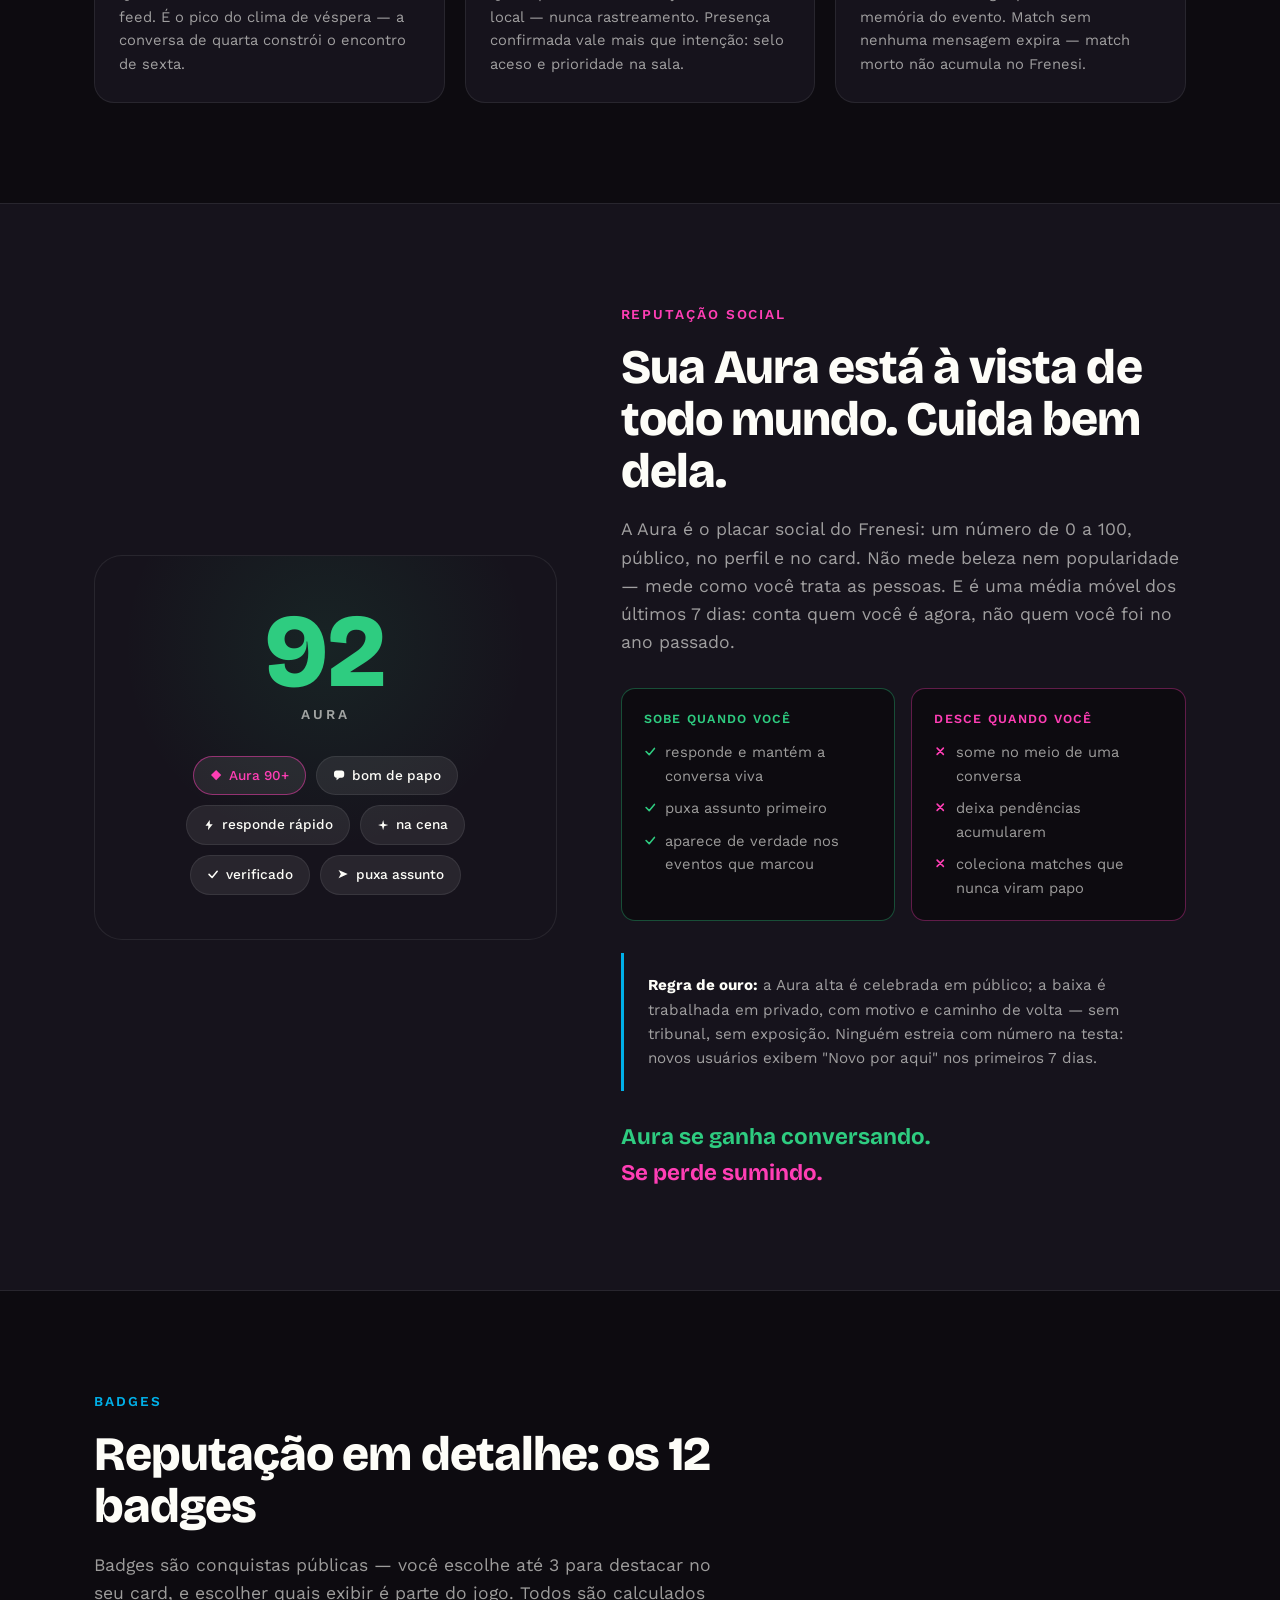
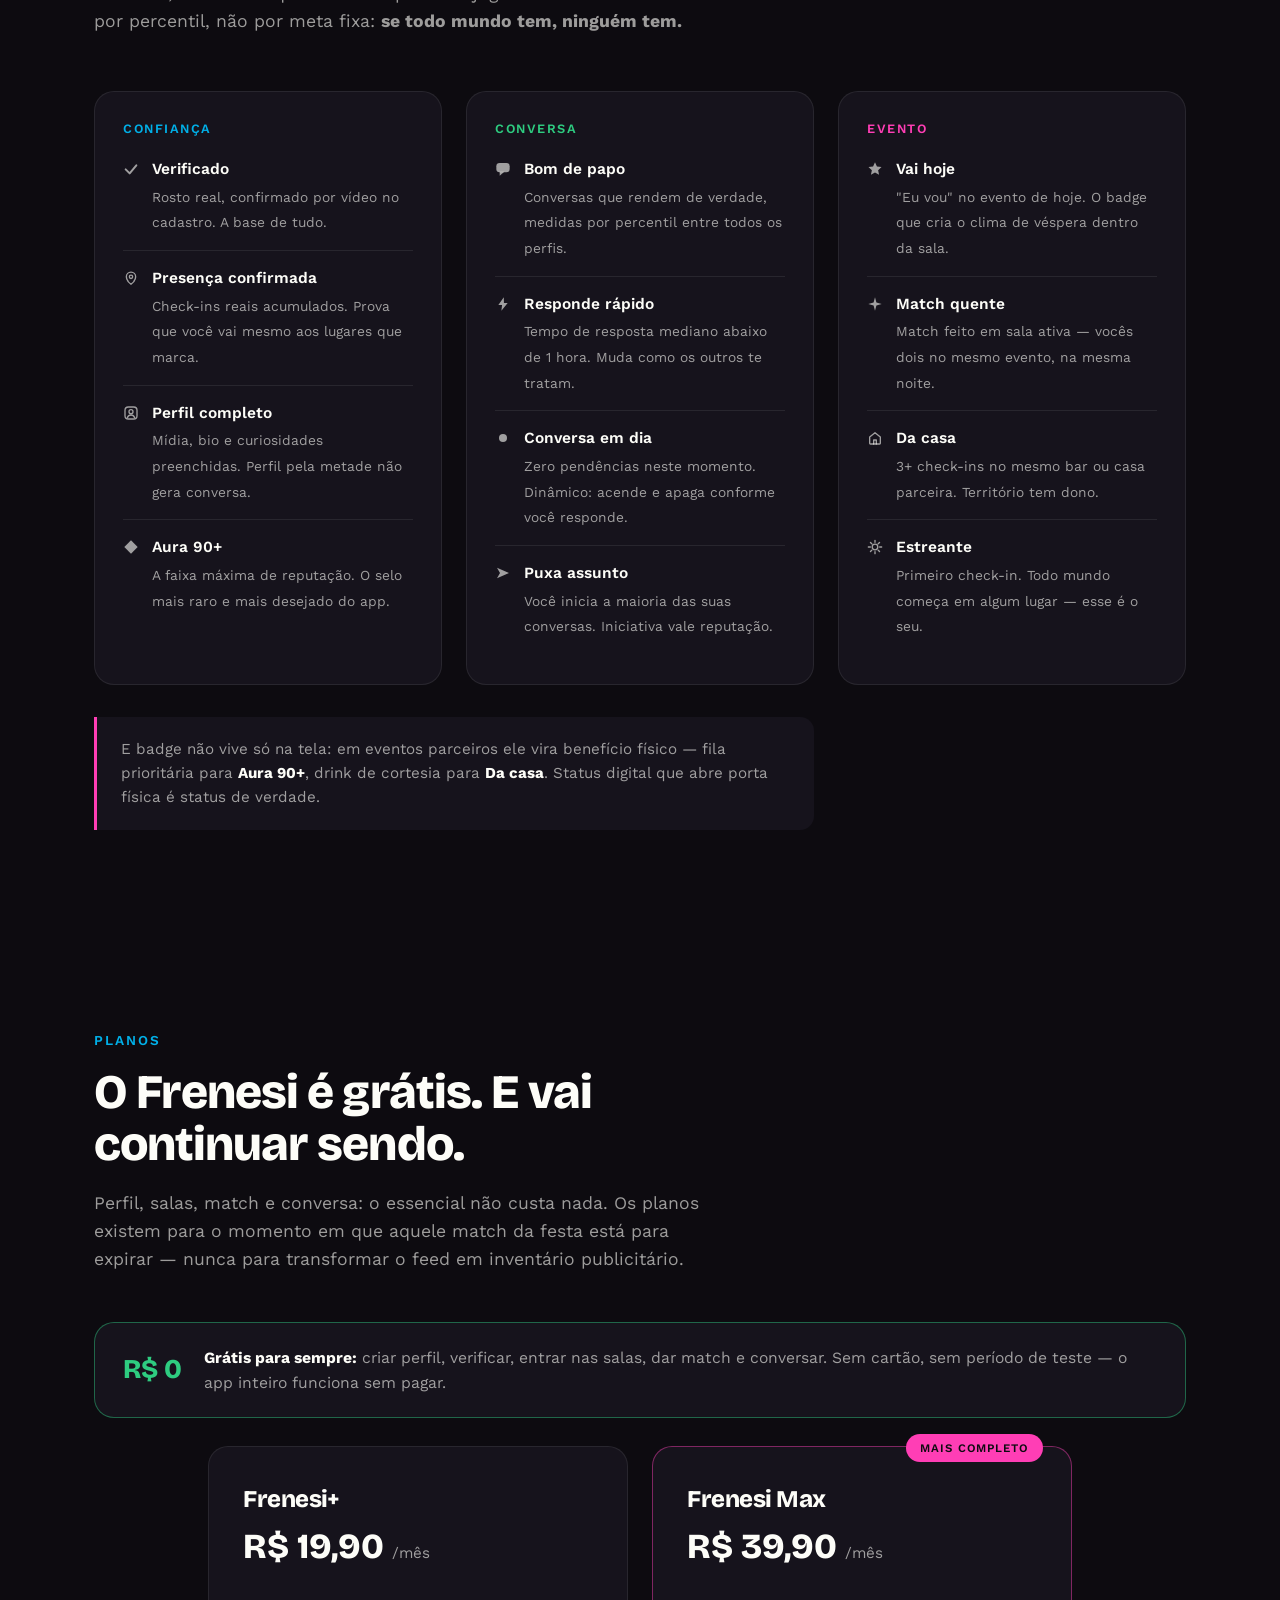
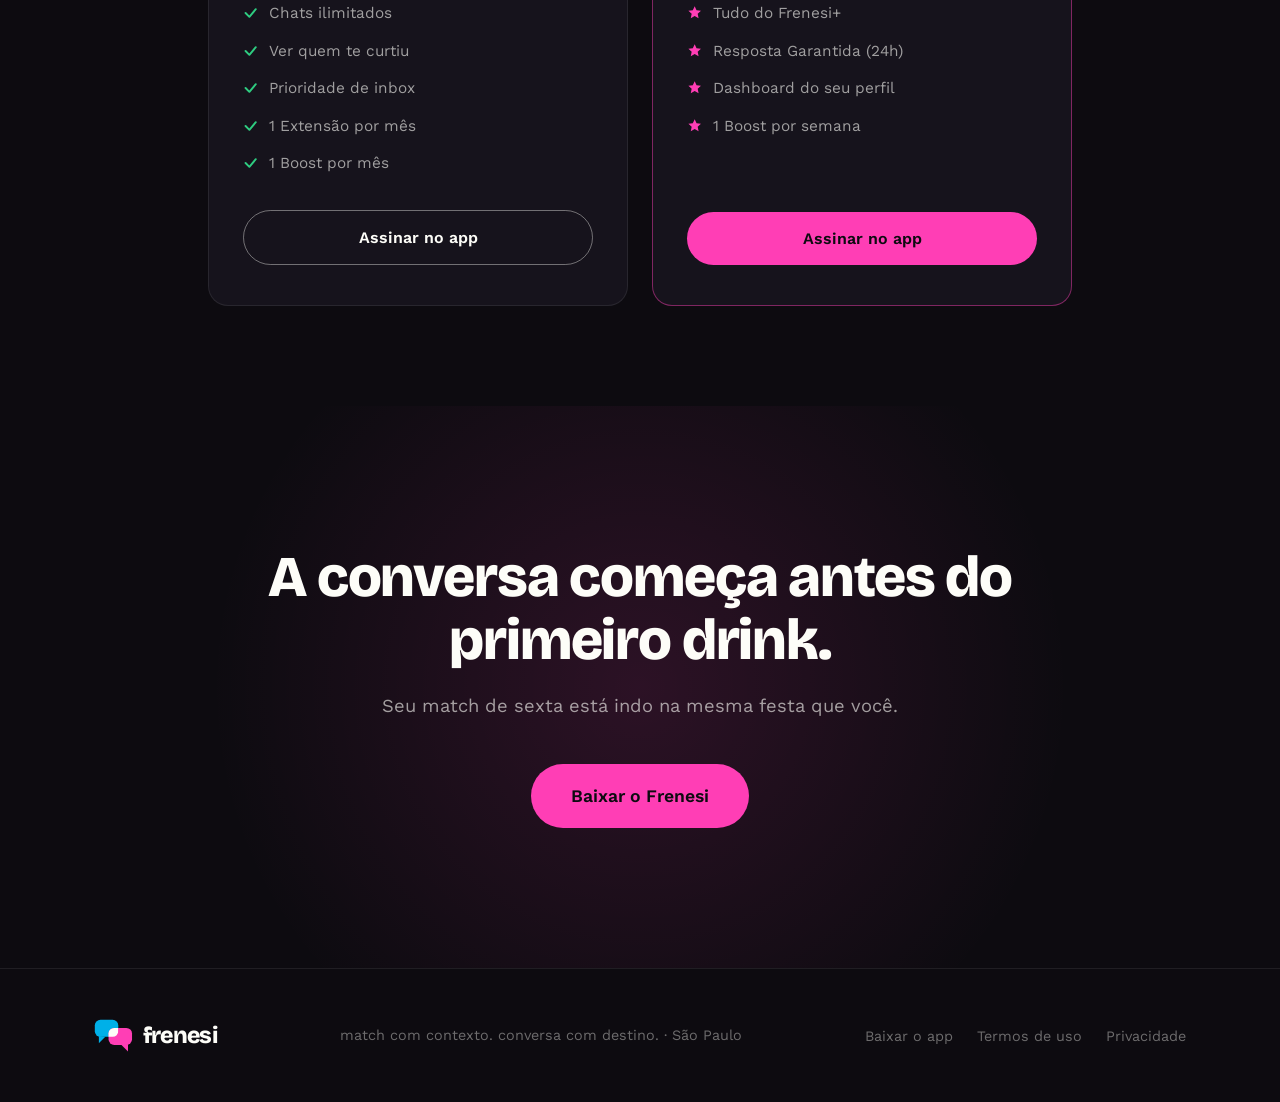
==== commit 8a8f16ec: "Refatora Como Funciona e Aura; adiciona seção de badges - Como funciona: passos reescritos com a jor" ====
--- a/index.html
+++ b/index.html
@@ -8,7 +8,7 @@
   <link rel="preconnect" href="https://fonts.googleapis.com">
   <link rel="preconnect" href="https://fonts.gstatic.com" crossorigin>
   <link href="https://fonts.googleapis.com/css2?family=Bricolage+Grotesque:wght@700;800&family=Work+Sans:wght@400;500;600&display=swap" rel="stylesheet">
-  <link rel="stylesheet" href="css/style.css?v=6">
+  <link rel="stylesheet" href="css/style.css?v=7">
   <link rel="icon" type="image/svg+xml" href="assets/favicon.svg">
 </head>
 <body>
@@ -57,6 +57,18 @@
       </symbol>
       <symbol id="i-seta" viewBox="0 0 24 24" fill="currentColor">
         <path d="M3 4l18 8-18 8 4.5-8L3 4Z"/>
+      </symbol>
+      <symbol id="i-casa" viewBox="0 0 24 24" fill="none" stroke="currentColor" stroke-width="2" stroke-linecap="round" stroke-linejoin="round">
+        <path d="M4 10.5 12 4l8 6.5V20a1 1 0 0 1-1 1H5a1 1 0 0 1-1-1v-9.5Z"/>
+        <path d="M10 21v-6h4v6"/>
+      </symbol>
+      <symbol id="i-ponto" viewBox="0 0 24 24" fill="currentColor">
+        <circle cx="12" cy="12" r="6"/>
+      </symbol>
+      <symbol id="i-perfil" viewBox="0 0 24 24" fill="none" stroke="currentColor" stroke-width="2" stroke-linecap="round" stroke-linejoin="round">
+        <rect x="3" y="3" width="18" height="18" rx="5"/>
+        <circle cx="12" cy="10" r="3"/>
+        <path d="M6.5 19c1-2.6 3-4 5.5-4s4.5 1.4 5.5 4"/>
       </symbol>
     </defs>
   </svg>
@@ -94,6 +106,7 @@
       <ul class="nav-links" id="navLinks">
         <li><a href="#como-funciona">Como funciona</a></li>
         <li><a href="#aura">Aura</a></li>
+        <li><a href="#badges">Badges</a></li>
         <li><a href="#planos">Frenesi+</a></li>
       </ul>
 
@@ -205,29 +218,51 @@
     <div class="container">
       <span class="section-kicker k-eletrico reveal">Como funciona</span>
       <h2 class="section-title reveal">Chega na festa já conhecendo alguém</h2>
-      <p class="section-sub reveal">Do cadastro ao balcão do bar, em quatro passos.</p>
+      <p class="section-sub reveal">
+        O Frenesi funciona como um app de relacionamento completo — feed, like, match, chat.
+        A diferença é que cada festa, bar ou show aprovado vira uma <strong>sala temporária</strong>:
+        um feed só com quem também vai. Do cadastro ao balcão, o caminho é esse:
+      </p>
 
       <div class="steps">
         <article class="step reveal">
           <div class="step-num">1</div>
           <h3>Mostra que você é de verdade</h3>
-          <p>Verificação por vídeo, uma vez só. Sem rosto real, sem sala de evento — a sala é o espaço de confiança do app.</p>
+          <p>Verificação por vídeo no cadastro, uma vez só. É ela que abre as portas das salas: sem rosto real, sem sala de evento. Perfil falso não passa da porta — a sala é o espaço de confiança do app.</p>
         </article>
         <article class="step reveal">
           <div class="step-num">2</div>
-          <h3>Marca "Eu vou"</h3>
-          <p>Escolhe um evento no Radar. "Eu vou" é intenção, não rastreamento — o app nunca sabe nem mostra quem está fisicamente presente.</p>
+          <h3>Escolhe o evento e marca "Eu vou"</h3>
+          <p>O Radar mostra as salas da semana, curadas por bairro e data — nada de catálogo infinito. "Eu vou" é intenção, não rastreamento: libera seu acesso à sala e sinaliza seu perfil para quem também vai. Dá para desmarcar quando quiser.</p>
         </article>
         <article class="step reveal">
           <div class="step-num">3</div>
-          <h3>Entra na sala</h3>
-          <p>A sala abre 48h antes: um feed só com quem também vai. Cada card carrega o vínculo, a Aura e os badges.</p>
+          <h3>Entra na sala e conversa antes</h3>
+          <p>A sala abre 48h antes do evento. Cada card mostra o vínculo ("também vai na Festa X"), a Aura e os badges — a pergunta deixa de ser "é bonita?" e vira "vale meu tempo hoje à noite?". No dia, o check-in na porta acende seu selo de presença e te dá prioridade no feed.</p>
         </article>
         <article class="step reveal">
           <div class="step-num">4</div>
           <h3>Deu Frenesi!</h3>
-          <p>Match com tag de origem: assunto pronto, prazo natural e um lugar para acontecer. O evento fica fixado no topo do chat.</p>
-        </article>
+          <p>O match nasce com tag de origem, assunto pronto e prazo natural — o evento fica fixado no topo do chat. Ninguém precisa de frase de efeito quando existe um plano em comum: a conversa serve para chegar lá com clima.</p>
+        </article>
+      </div>
+
+      <div class="sala-window">
+        <span class="section-kicker k-choque reveal">A janela da sala</span>
+        <div class="sala-timeline">
+          <article class="sala-slot reveal">
+            <span class="slot-k sk-eletrico">48h antes · a sala abre</span>
+            <p>Quem marcou "Eu vou" se vê no mesmo feed. É o pico do clima de véspera — a conversa de quarta constrói o encontro de sexta.</p>
+          </article>
+          <article class="sala-slot reveal">
+            <span class="slot-k sk-choque">Na noite · check-in</span>
+            <p>QR na porta ou confirmação única de local — nunca rastreamento. Presença confirmada vale mais que intenção: selo aceso e prioridade na sala.</p>
+          </article>
+          <article class="sala-slot reveal">
+            <span class="slot-k sk-verde">24h depois · a sala fecha</span>
+            <p>Conversa ativa migra para o inbox com a memória do evento. Match sem nenhuma mensagem expira — match morto não acumula no Frenesi.</p>
+          </article>
+        </div>
       </div>
     </div>
   </section>
@@ -252,19 +287,120 @@
         <span class="section-kicker k-choque">Reputação social</span>
         <h2 class="section-title">Sua Aura está à vista de todo mundo. Cuida bem dela.</h2>
         <p class="section-sub">
-          A Aura é o placar social do app: um número de 0 a 100, público, no perfil e no card.
-          Se constrói conversando, se exibe com orgulho. Badges detalham a reputação —
-          você escolhe até 3 para destacar. E tem raridade por design: se todo mundo tem, ninguém tem.
+          A Aura é o placar social do Frenesi: um número de 0 a 100, público, no perfil e no card.
+          Não mede beleza nem popularidade — mede como você trata as pessoas. E é uma média móvel
+          dos últimos 7 dias: conta quem você é agora, não quem você foi no ano passado.
         </p>
+
+        <div class="aura-mech">
+          <div class="mech mech-up">
+            <h4>Sobe quando você</h4>
+            <ul>
+              <li><svg class="ic" aria-hidden="true"><use href="#i-check"/></svg>responde e mantém a conversa viva</li>
+              <li><svg class="ic" aria-hidden="true"><use href="#i-check"/></svg>puxa assunto primeiro</li>
+              <li><svg class="ic" aria-hidden="true"><use href="#i-check"/></svg>aparece de verdade nos eventos que marcou</li>
+            </ul>
+          </div>
+          <div class="mech mech-down">
+            <h4>Desce quando você</h4>
+            <ul>
+              <li><svg class="ic" aria-hidden="true"><use href="#i-x"/></svg>some no meio de uma conversa</li>
+              <li><svg class="ic" aria-hidden="true"><use href="#i-x"/></svg>deixa pendências acumularem</li>
+              <li><svg class="ic" aria-hidden="true"><use href="#i-x"/></svg>coleciona matches que nunca viram papo</li>
+            </ul>
+          </div>
+        </div>
+
         <div class="aura-rule">
           <strong>Regra de ouro:</strong> a Aura alta é celebrada em público; a baixa é trabalhada
-          em privado, com motivo e caminho de volta. Ninguém estreia com número na testa —
-          novos usuários exibem "Novo por aqui" nos primeiros 7 dias.
+          em privado, com motivo e caminho de volta — sem tribunal, sem exposição. Ninguém estreia
+          com número na testa: novos usuários exibem "Novo por aqui" nos primeiros 7 dias.
         </div>
         <p class="aura-motto">
           <span class="m1">Aura se ganha conversando.</span><br>
           <span class="m2">Se perde sumindo.</span>
         </p>
+      </div>
+    </div>
+  </section>
+
+  <!-- ============ BADGES ============ -->
+  <section id="badges">
+    <div class="container">
+      <span class="section-kicker k-eletrico reveal">Badges</span>
+      <h2 class="section-title reveal">Reputação em detalhe: os 12 badges</h2>
+      <p class="section-sub reveal">
+        Badges são conquistas públicas — você escolhe até 3 para destacar no seu card,
+        e escolher quais exibir é parte do jogo. Todos são calculados por percentil,
+        não por meta fixa: <strong>se todo mundo tem, ninguém tem.</strong>
+      </p>
+
+      <div class="badges-grid">
+        <article class="badge-cat reveal">
+          <h3 class="bc-eletrico">Confiança</h3>
+          <div class="badge-item">
+            <svg class="ic" aria-hidden="true"><use href="#i-check"/></svg>
+            <div><strong>Verificado</strong><span>Rosto real, confirmado por vídeo no cadastro. A base de tudo.</span></div>
+          </div>
+          <div class="badge-item">
+            <svg class="ic" aria-hidden="true"><use href="#i-pin"/></svg>
+            <div><strong>Presença confirmada</strong><span>Check-ins reais acumulados. Prova que você vai mesmo aos lugares que marca.</span></div>
+          </div>
+          <div class="badge-item">
+            <svg class="ic" aria-hidden="true"><use href="#i-perfil"/></svg>
+            <div><strong>Perfil completo</strong><span>Mídia, bio e curiosidades preenchidas. Perfil pela metade não gera conversa.</span></div>
+          </div>
+          <div class="badge-item">
+            <svg class="ic" aria-hidden="true"><use href="#i-diamante"/></svg>
+            <div><strong>Aura 90+</strong><span>A faixa máxima de reputação. O selo mais raro e mais desejado do app.</span></div>
+          </div>
+        </article>
+
+        <article class="badge-cat reveal">
+          <h3 class="bc-verde">Conversa</h3>
+          <div class="badge-item">
+            <svg class="ic" aria-hidden="true"><use href="#i-balao"/></svg>
+            <div><strong>Bom de papo</strong><span>Conversas que rendem de verdade, medidas por percentil entre todos os perfis.</span></div>
+          </div>
+          <div class="badge-item">
+            <svg class="ic" aria-hidden="true"><use href="#i-raio"/></svg>
+            <div><strong>Responde rápido</strong><span>Tempo de resposta mediano abaixo de 1 hora. Muda como os outros te tratam.</span></div>
+          </div>
+          <div class="badge-item">
+            <svg class="ic" aria-hidden="true"><use href="#i-ponto"/></svg>
+            <div><strong>Conversa em dia</strong><span>Zero pendências neste momento. Dinâmico: acende e apaga conforme você responde.</span></div>
+          </div>
+          <div class="badge-item">
+            <svg class="ic" aria-hidden="true"><use href="#i-seta"/></svg>
+            <div><strong>Puxa assunto</strong><span>Você inicia a maioria das suas conversas. Iniciativa vale reputação.</span></div>
+          </div>
+        </article>
+
+        <article class="badge-cat reveal">
+          <h3 class="bc-choque">Evento</h3>
+          <div class="badge-item">
+            <svg class="ic" aria-hidden="true"><use href="#i-estrela"/></svg>
+            <div><strong>Vai hoje</strong><span>"Eu vou" no evento de hoje. O badge que cria o clima de véspera dentro da sala.</span></div>
+          </div>
+          <div class="badge-item">
+            <svg class="ic" aria-hidden="true"><use href="#i-faisca"/></svg>
+            <div><strong>Match quente</strong><span>Match feito em sala ativa — vocês dois no mesmo evento, na mesma noite.</span></div>
+          </div>
+          <div class="badge-item">
+            <svg class="ic" aria-hidden="true"><use href="#i-casa"/></svg>
+            <div><strong>Da casa</strong><span>3+ check-ins no mesmo bar ou casa parceira. Território tem dono.</span></div>
+          </div>
+          <div class="badge-item">
+            <svg class="ic" aria-hidden="true"><use href="#i-aura"/></svg>
+            <div><strong>Estreante</strong><span>Primeiro check-in. Todo mundo começa em algum lugar — esse é o seu.</span></div>
+          </div>
+        </article>
+      </div>
+
+      <div class="badges-foot reveal">
+        E badge não vive só na tela: em eventos parceiros ele vira benefício físico —
+        fila prioritária para <strong>Aura 90+</strong>, drink de cortesia para <strong>Da casa</strong>.
+        Status digital que abre porta física é status de verdade.
       </div>
     </div>
   </section>
--- a/css/style.css
+++ b/css/style.css
@@ -496,6 +496,33 @@
 .step h3 { font-size: 1.1rem; margin-bottom: 8px; }
 .step p { font-size: 0.9rem; color: var(--papel-60); }
 
+/* janela da sala (abre 48h antes · check-in · fecha 24h depois) */
+.sala-window { margin-top: 64px; }
+.sala-timeline {
+  display: grid;
+  grid-template-columns: repeat(3, 1fr);
+  gap: 20px;
+  margin-top: 8px;
+}
+.sala-slot {
+  background: var(--breu-2);
+  border: 1px solid var(--papel-10);
+  border-radius: var(--radius);
+  padding: 26px 24px;
+}
+.slot-k {
+  display: block;
+  font-size: 0.78rem;
+  font-weight: 600;
+  letter-spacing: 0.1em;
+  text-transform: uppercase;
+  margin-bottom: 12px;
+}
+.sk-eletrico { color: var(--eletrico); }
+.sk-choque { color: var(--choque); }
+.sk-verde { color: var(--aura-verde); }
+.sala-slot p { font-size: 0.92rem; color: var(--papel-60); }
+
 /* ---------- aura ---------- */
 .aura-grid {
   display: grid;
@@ -561,6 +588,43 @@
   color: var(--choque);
 }
 
+/* mecânica da Aura — sobe / desce */
+.aura-mech {
+  display: grid;
+  grid-template-columns: 1fr 1fr;
+  gap: 16px;
+  margin-top: 32px;
+}
+.mech {
+  background: var(--breu);
+  border: 1px solid var(--papel-10);
+  border-radius: 14px;
+  padding: 20px 22px;
+}
+.mech h4 {
+  font-family: var(--font-text);
+  font-size: 0.78rem;
+  font-weight: 600;
+  letter-spacing: 0.1em;
+  text-transform: uppercase;
+  margin-bottom: 12px;
+}
+.mech-up { border-color: rgba(46, 204, 128, 0.35); }
+.mech-up h4 { color: var(--aura-verde); }
+.mech-down { border-color: rgba(255, 62, 181, 0.35); }
+.mech-down h4 { color: var(--choque); }
+.mech ul { list-style: none; display: flex; flex-direction: column; gap: 9px; }
+.mech li {
+  display: flex;
+  gap: 9px;
+  align-items: flex-start;
+  font-size: 0.92rem;
+  color: var(--papel-60);
+}
+.mech li .ic { margin-top: 4px; width: 0.85em; height: 0.85em; }
+.mech-up li .ic { color: var(--aura-verde); }
+.mech-down li .ic { color: var(--choque); }
+
 .aura-rule {
   margin-top: 32px;
   padding: 20px 24px;
@@ -580,6 +644,59 @@
 }
 .aura-motto .m1 { color: var(--aura-verde); }
 .aura-motto .m2 { color: var(--choque); }
+
+/* ---------- badges ---------- */
+.badges-grid {
+  display: grid;
+  grid-template-columns: repeat(3, 1fr);
+  gap: 24px;
+  margin-top: 56px;
+}
+.badge-cat {
+  background: var(--breu-2);
+  border: 1px solid var(--papel-10);
+  border-radius: var(--radius);
+  padding: 30px 28px;
+}
+.badge-cat h3 {
+  font-family: var(--font-text);
+  font-size: 0.8rem;
+  font-weight: 600;
+  letter-spacing: 0.12em;
+  text-transform: uppercase;
+  margin-bottom: 6px;
+}
+.bc-eletrico { color: var(--eletrico); }
+.bc-verde { color: var(--aura-verde); }
+.bc-choque { color: var(--choque); }
+
+.badge-item {
+  display: flex;
+  gap: 13px;
+  align-items: flex-start;
+  padding: 15px 0;
+}
+.badge-item + .badge-item { border-top: 1px solid var(--papel-10); }
+.badge-item .ic { margin-top: 4px; color: var(--papel-60); }
+.badge-item strong {
+  display: block;
+  font-weight: 600;
+  font-size: 0.97rem;
+  margin-bottom: 2px;
+}
+.badge-item span { font-size: 0.86rem; color: var(--papel-60); line-height: 1.5; }
+
+.badges-foot {
+  margin-top: 32px;
+  padding: 20px 24px;
+  border-left: 3px solid var(--choque);
+  background: var(--breu-2);
+  border-radius: 0 14px 14px 0;
+  color: var(--papel-60);
+  font-size: 0.95rem;
+  max-width: 720px;
+}
+.badges-foot strong { color: var(--papel); }
 
 /* ---------- planos ---------- */
 .free-strip {
@@ -869,6 +986,8 @@
   .phone-wrap { margin-top: 24px; }
   .pillars { grid-template-columns: 1fr; }
   .steps { grid-template-columns: repeat(2, 1fr); }
+  .sala-timeline { grid-template-columns: 1fr; }
+  .badges-grid { grid-template-columns: 1fr; }
   .enemy-grid, .aura-grid { grid-template-columns: 1fr; gap: 44px; }
   .plans { grid-template-columns: minmax(0, 420px); }
 }
@@ -892,5 +1011,6 @@
   section { padding: 72px 0; }
   .hero { padding: 130px 0 72px; }
   .steps { grid-template-columns: 1fr; }
+  .aura-mech { grid-template-columns: 1fr; }
   .phone { transform: none; width: 290px; }
 }
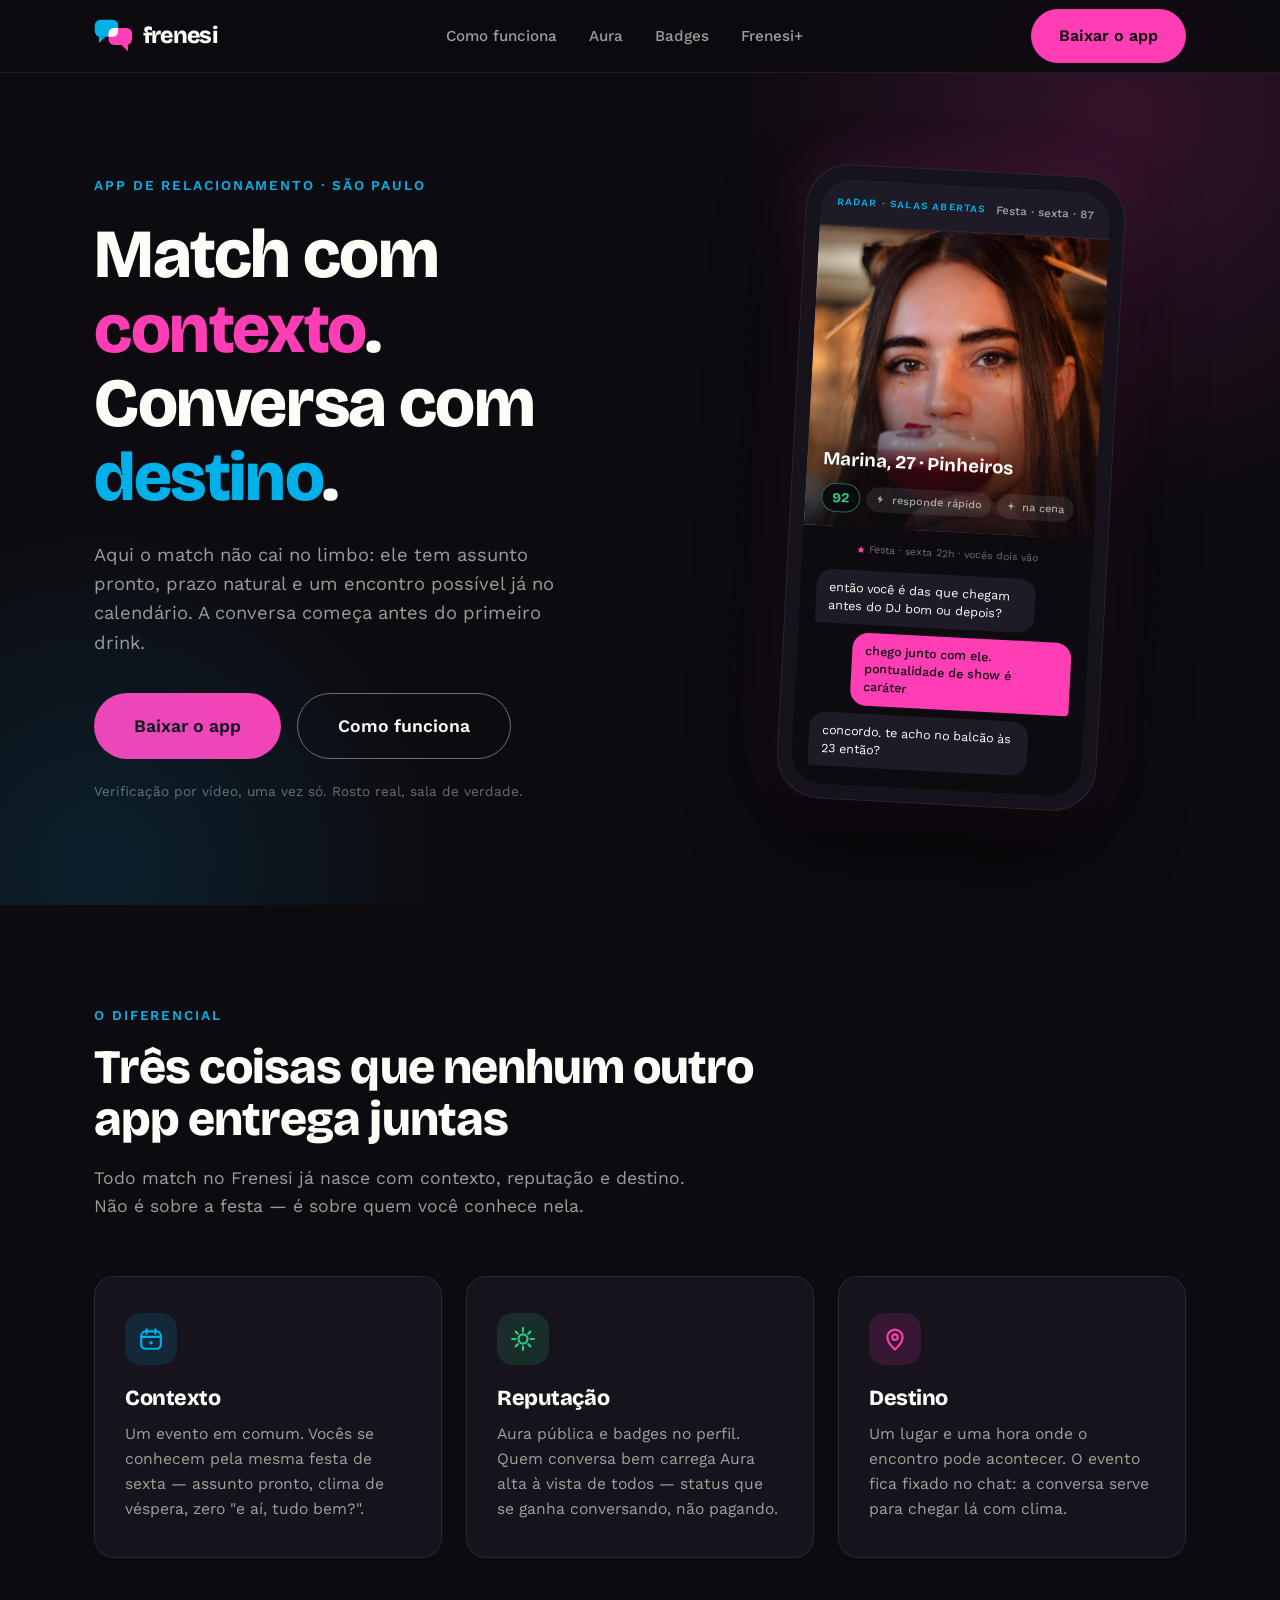
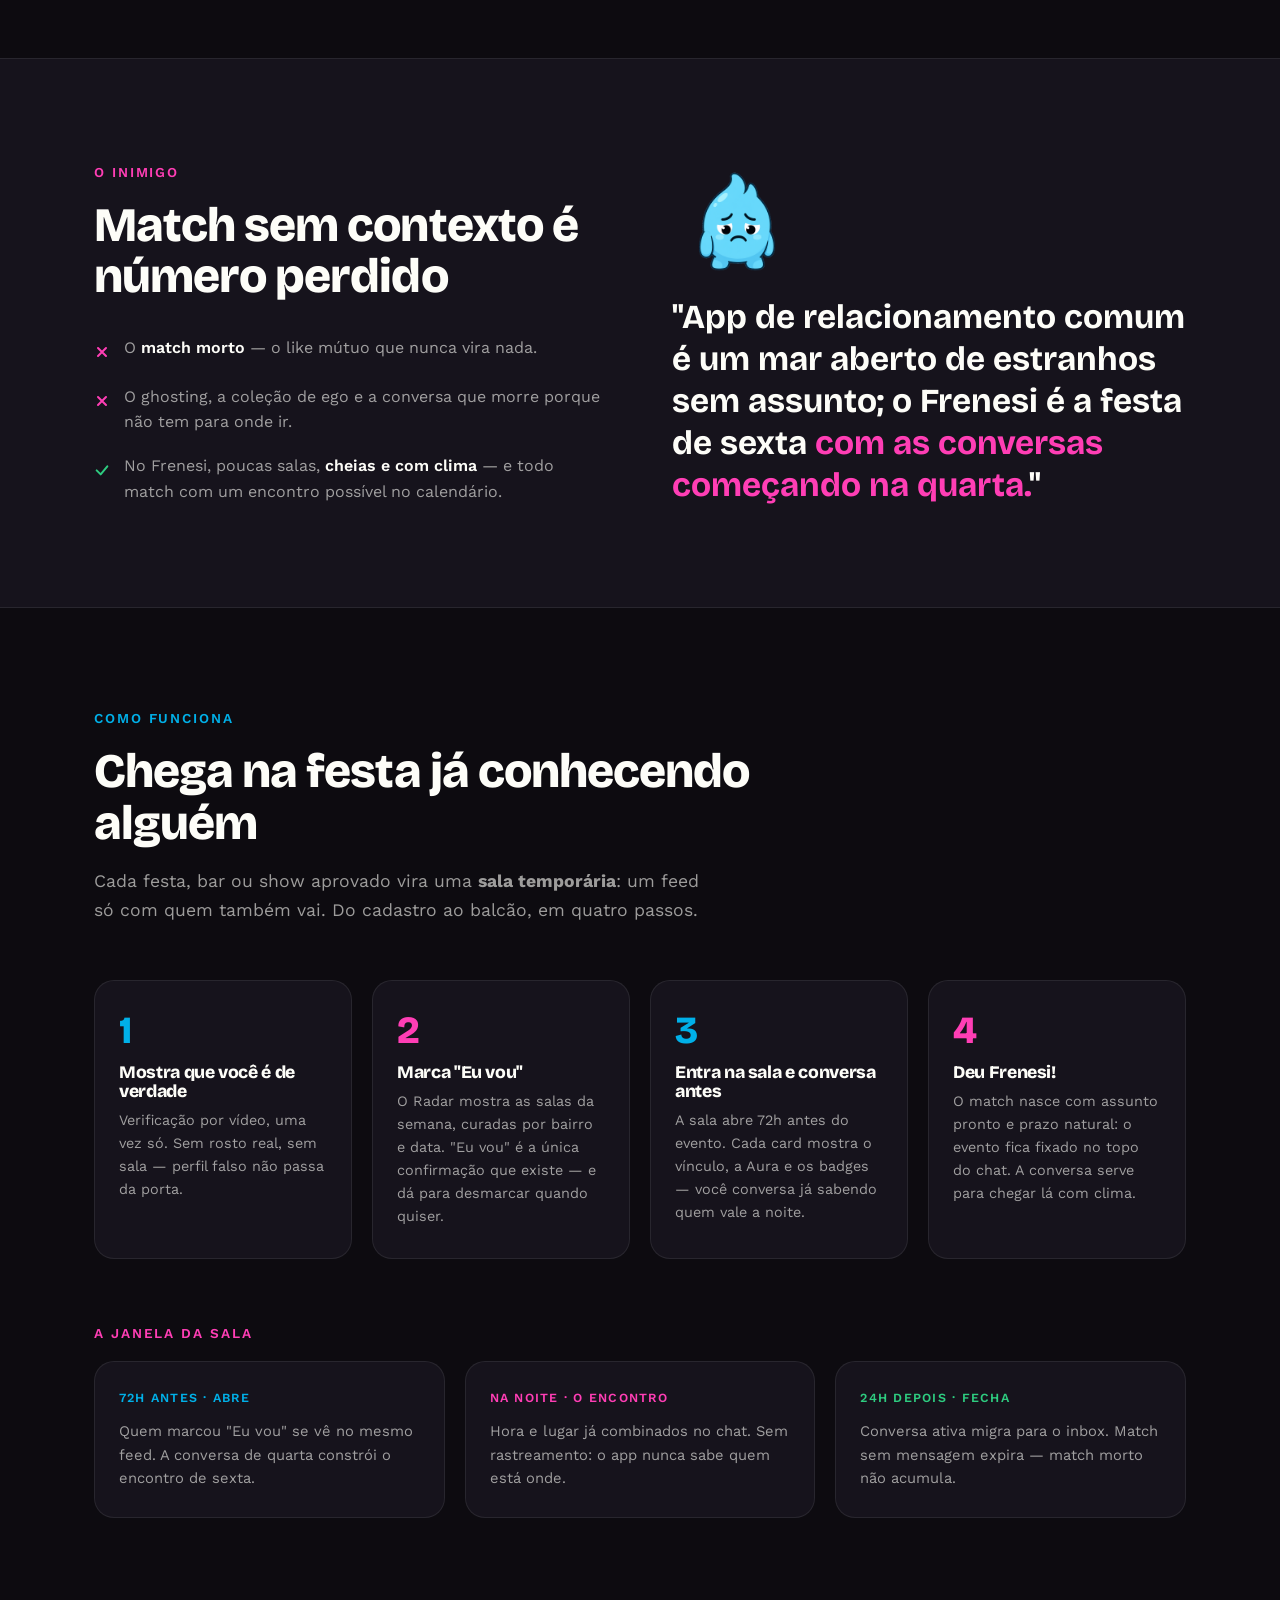
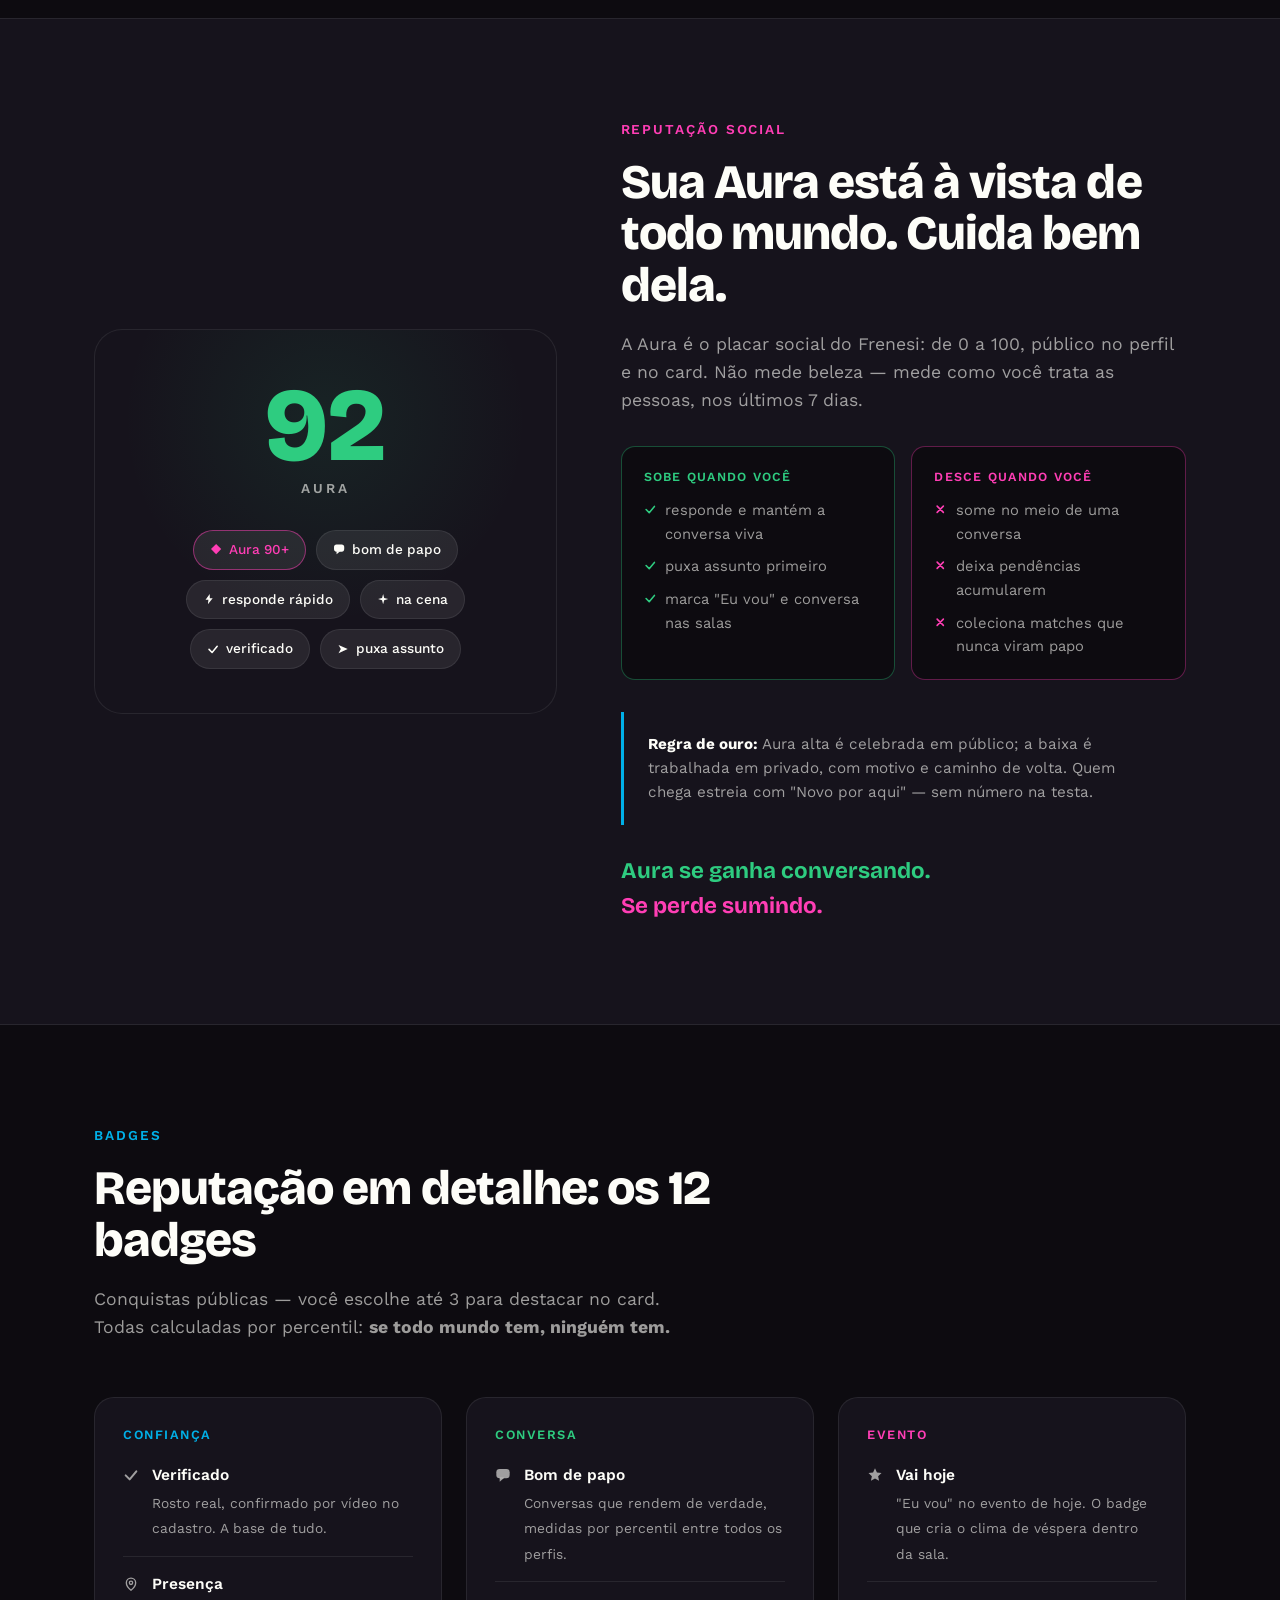
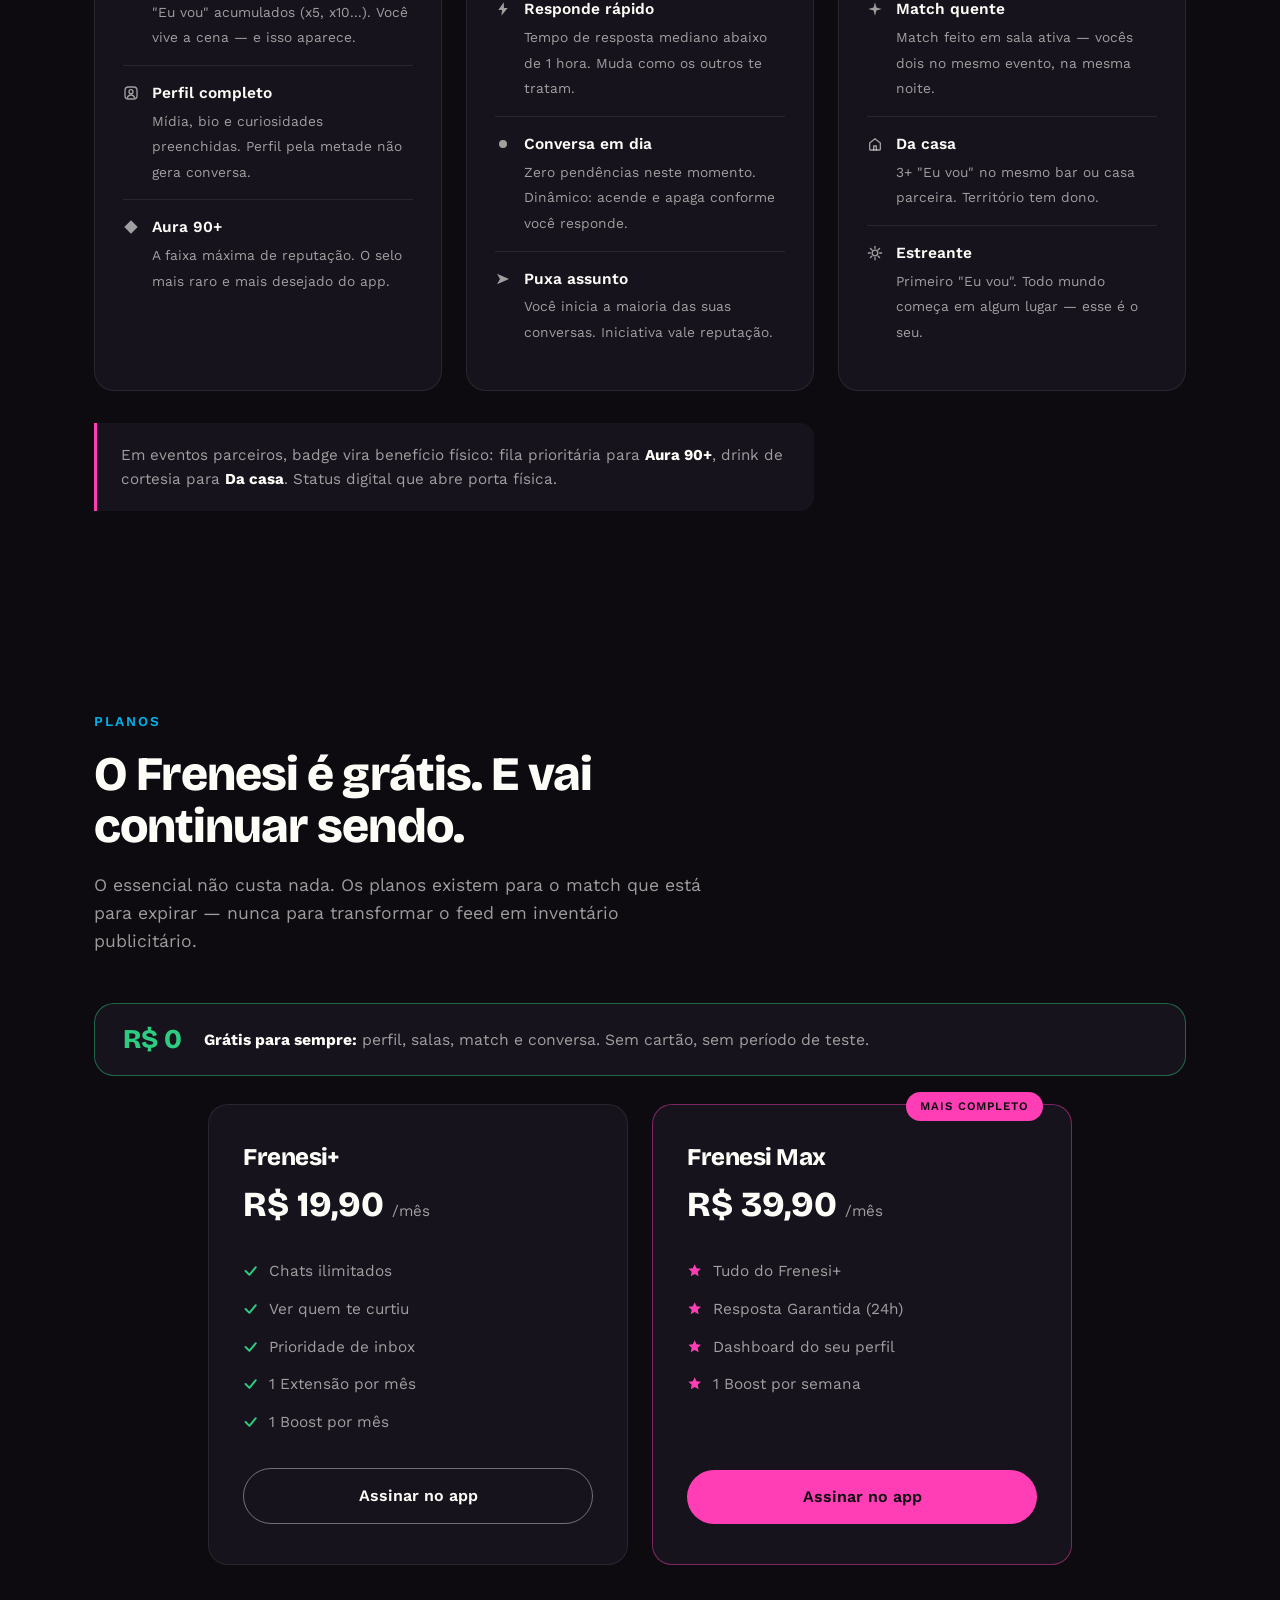
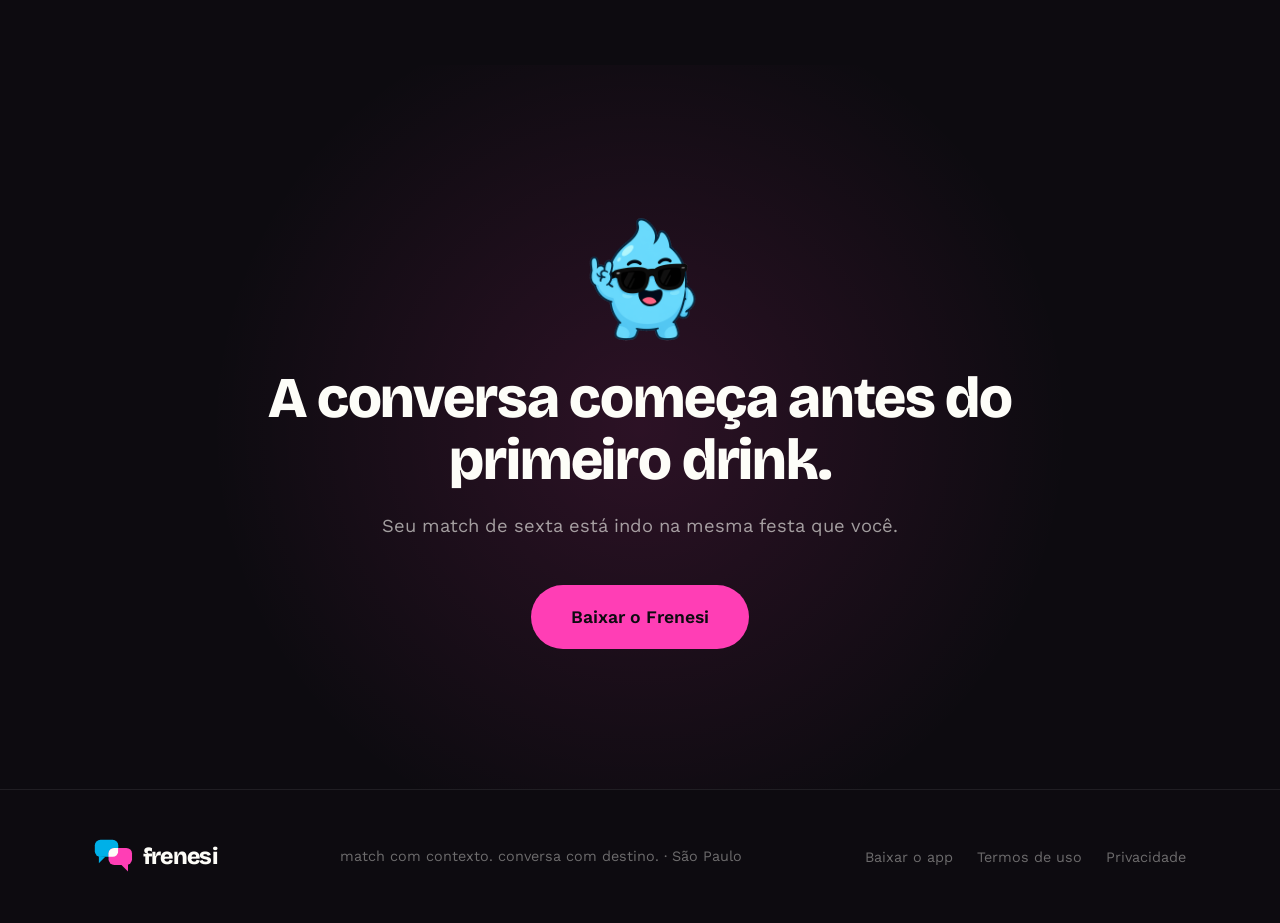
==== commit 260ab69f: "Remove check-in, sala abre 72h antes, textos enxutos e mascote Brasa - "Eu vou" passa a ser a única " ====
--- a/index.html
+++ b/index.html
@@ -8,7 +8,7 @@
   <link rel="preconnect" href="https://fonts.googleapis.com">
   <link rel="preconnect" href="https://fonts.gstatic.com" crossorigin>
   <link href="https://fonts.googleapis.com/css2?family=Bricolage+Grotesque:wght@700;800&family=Work+Sans:wght@400;500;600&display=swap" rel="stylesheet">
-  <link rel="stylesheet" href="css/style.css?v=7">
+  <link rel="stylesheet" href="css/style.css?v=8">
   <link rel="icon" type="image/svg+xml" href="assets/favicon.svg">
 </head>
 <body>
@@ -206,10 +206,13 @@
           <li><span class="v"><svg class="ic" aria-hidden="true"><use href="#i-check"/></svg></span><span>No Frenesi, poucas salas, <strong>cheias e com clima</strong> — e todo match com um encontro possível no calendário.</span></li>
         </ul>
       </div>
-      <blockquote class="enemy-quote reveal">
-        "App de relacionamento comum é um mar aberto de estranhos sem assunto; o Frenesi é a festa de sexta
-        <span class="q-choque">com as conversas começando na quarta.</span>"
-      </blockquote>
+      <div class="enemy-side reveal">
+        <img class="mascote mascote-triste" src="assets/brasa-triste.png" alt="Brasa, o mascote do Frenesi, triste com o match morto">
+        <blockquote class="enemy-quote">
+          "App de relacionamento comum é um mar aberto de estranhos sem assunto; o Frenesi é a festa de sexta
+          <span class="q-choque">com as conversas começando na quarta.</span>"
+        </blockquote>
+      </div>
     </div>
   </section>
 
@@ -219,31 +222,30 @@
       <span class="section-kicker k-eletrico reveal">Como funciona</span>
       <h2 class="section-title reveal">Chega na festa já conhecendo alguém</h2>
       <p class="section-sub reveal">
-        O Frenesi funciona como um app de relacionamento completo — feed, like, match, chat.
-        A diferença é que cada festa, bar ou show aprovado vira uma <strong>sala temporária</strong>:
-        um feed só com quem também vai. Do cadastro ao balcão, o caminho é esse:
+        Cada festa, bar ou show aprovado vira uma <strong>sala temporária</strong>:
+        um feed só com quem também vai. Do cadastro ao balcão, em quatro passos.
       </p>
 
       <div class="steps">
         <article class="step reveal">
           <div class="step-num">1</div>
           <h3>Mostra que você é de verdade</h3>
-          <p>Verificação por vídeo no cadastro, uma vez só. É ela que abre as portas das salas: sem rosto real, sem sala de evento. Perfil falso não passa da porta — a sala é o espaço de confiança do app.</p>
+          <p>Verificação por vídeo, uma vez só. Sem rosto real, sem sala — perfil falso não passa da porta.</p>
         </article>
         <article class="step reveal">
           <div class="step-num">2</div>
-          <h3>Escolhe o evento e marca "Eu vou"</h3>
-          <p>O Radar mostra as salas da semana, curadas por bairro e data — nada de catálogo infinito. "Eu vou" é intenção, não rastreamento: libera seu acesso à sala e sinaliza seu perfil para quem também vai. Dá para desmarcar quando quiser.</p>
+          <h3>Marca "Eu vou"</h3>
+          <p>O Radar mostra as salas da semana, curadas por bairro e data. "Eu vou" é a única confirmação que existe — e dá para desmarcar quando quiser.</p>
         </article>
         <article class="step reveal">
           <div class="step-num">3</div>
           <h3>Entra na sala e conversa antes</h3>
-          <p>A sala abre 48h antes do evento. Cada card mostra o vínculo ("também vai na Festa X"), a Aura e os badges — a pergunta deixa de ser "é bonita?" e vira "vale meu tempo hoje à noite?". No dia, o check-in na porta acende seu selo de presença e te dá prioridade no feed.</p>
+          <p>A sala abre 72h antes do evento. Cada card mostra o vínculo, a Aura e os badges — você conversa já sabendo quem vale a noite.</p>
         </article>
         <article class="step reveal">
           <div class="step-num">4</div>
           <h3>Deu Frenesi!</h3>
-          <p>O match nasce com tag de origem, assunto pronto e prazo natural — o evento fica fixado no topo do chat. Ninguém precisa de frase de efeito quando existe um plano em comum: a conversa serve para chegar lá com clima.</p>
+          <p>O match nasce com assunto pronto e prazo natural: o evento fica fixado no topo do chat. A conversa serve para chegar lá com clima.</p>
         </article>
       </div>
 
@@ -251,16 +253,16 @@
         <span class="section-kicker k-choque reveal">A janela da sala</span>
         <div class="sala-timeline">
           <article class="sala-slot reveal">
-            <span class="slot-k sk-eletrico">48h antes · a sala abre</span>
-            <p>Quem marcou "Eu vou" se vê no mesmo feed. É o pico do clima de véspera — a conversa de quarta constrói o encontro de sexta.</p>
+            <span class="slot-k sk-eletrico">72h antes · abre</span>
+            <p>Quem marcou "Eu vou" se vê no mesmo feed. A conversa de quarta constrói o encontro de sexta.</p>
           </article>
           <article class="sala-slot reveal">
-            <span class="slot-k sk-choque">Na noite · check-in</span>
-            <p>QR na porta ou confirmação única de local — nunca rastreamento. Presença confirmada vale mais que intenção: selo aceso e prioridade na sala.</p>
+            <span class="slot-k sk-choque">Na noite · o encontro</span>
+            <p>Hora e lugar já combinados no chat. Sem rastreamento: o app nunca sabe quem está onde.</p>
           </article>
           <article class="sala-slot reveal">
-            <span class="slot-k sk-verde">24h depois · a sala fecha</span>
-            <p>Conversa ativa migra para o inbox com a memória do evento. Match sem nenhuma mensagem expira — match morto não acumula no Frenesi.</p>
+            <span class="slot-k sk-verde">24h depois · fecha</span>
+            <p>Conversa ativa migra para o inbox. Match sem mensagem expira — match morto não acumula.</p>
           </article>
         </div>
       </div>
@@ -287,9 +289,8 @@
         <span class="section-kicker k-choque">Reputação social</span>
         <h2 class="section-title">Sua Aura está à vista de todo mundo. Cuida bem dela.</h2>
         <p class="section-sub">
-          A Aura é o placar social do Frenesi: um número de 0 a 100, público, no perfil e no card.
-          Não mede beleza nem popularidade — mede como você trata as pessoas. E é uma média móvel
-          dos últimos 7 dias: conta quem você é agora, não quem você foi no ano passado.
+          A Aura é o placar social do Frenesi: de 0 a 100, público no perfil e no card.
+          Não mede beleza — mede como você trata as pessoas, nos últimos 7 dias.
         </p>
 
         <div class="aura-mech">
@@ -298,7 +299,7 @@
             <ul>
               <li><svg class="ic" aria-hidden="true"><use href="#i-check"/></svg>responde e mantém a conversa viva</li>
               <li><svg class="ic" aria-hidden="true"><use href="#i-check"/></svg>puxa assunto primeiro</li>
-              <li><svg class="ic" aria-hidden="true"><use href="#i-check"/></svg>aparece de verdade nos eventos que marcou</li>
+              <li><svg class="ic" aria-hidden="true"><use href="#i-check"/></svg>marca "Eu vou" e conversa nas salas</li>
             </ul>
           </div>
           <div class="mech mech-down">
@@ -312,9 +313,9 @@
         </div>
 
         <div class="aura-rule">
-          <strong>Regra de ouro:</strong> a Aura alta é celebrada em público; a baixa é trabalhada
-          em privado, com motivo e caminho de volta — sem tribunal, sem exposição. Ninguém estreia
-          com número na testa: novos usuários exibem "Novo por aqui" nos primeiros 7 dias.
+          <strong>Regra de ouro:</strong> Aura alta é celebrada em público; a baixa é trabalhada
+          em privado, com motivo e caminho de volta. Quem chega estreia com "Novo por aqui" —
+          sem número na testa.
         </div>
         <p class="aura-motto">
           <span class="m1">Aura se ganha conversando.</span><br>
@@ -330,9 +331,8 @@
       <span class="section-kicker k-eletrico reveal">Badges</span>
       <h2 class="section-title reveal">Reputação em detalhe: os 12 badges</h2>
       <p class="section-sub reveal">
-        Badges são conquistas públicas — você escolhe até 3 para destacar no seu card,
-        e escolher quais exibir é parte do jogo. Todos são calculados por percentil,
-        não por meta fixa: <strong>se todo mundo tem, ninguém tem.</strong>
+        Conquistas públicas — você escolhe até 3 para destacar no card.
+        Todas calculadas por percentil: <strong>se todo mundo tem, ninguém tem.</strong>
       </p>
 
       <div class="badges-grid">
@@ -344,7 +344,7 @@
           </div>
           <div class="badge-item">
             <svg class="ic" aria-hidden="true"><use href="#i-pin"/></svg>
-            <div><strong>Presença confirmada</strong><span>Check-ins reais acumulados. Prova que você vai mesmo aos lugares que marca.</span></div>
+            <div><strong>Presença</strong><span>"Eu vou" acumulados (x5, x10...). Você vive a cena — e isso aparece.</span></div>
           </div>
           <div class="badge-item">
             <svg class="ic" aria-hidden="true"><use href="#i-perfil"/></svg>
@@ -388,19 +388,19 @@
           </div>
           <div class="badge-item">
             <svg class="ic" aria-hidden="true"><use href="#i-casa"/></svg>
-            <div><strong>Da casa</strong><span>3+ check-ins no mesmo bar ou casa parceira. Território tem dono.</span></div>
+            <div><strong>Da casa</strong><span>3+ "Eu vou" no mesmo bar ou casa parceira. Território tem dono.</span></div>
           </div>
           <div class="badge-item">
             <svg class="ic" aria-hidden="true"><use href="#i-aura"/></svg>
-            <div><strong>Estreante</strong><span>Primeiro check-in. Todo mundo começa em algum lugar — esse é o seu.</span></div>
+            <div><strong>Estreante</strong><span>Primeiro "Eu vou". Todo mundo começa em algum lugar — esse é o seu.</span></div>
           </div>
         </article>
       </div>
 
       <div class="badges-foot reveal">
-        E badge não vive só na tela: em eventos parceiros ele vira benefício físico —
-        fila prioritária para <strong>Aura 90+</strong>, drink de cortesia para <strong>Da casa</strong>.
-        Status digital que abre porta física é status de verdade.
+        Em eventos parceiros, badge vira benefício físico: fila prioritária para
+        <strong>Aura 90+</strong>, drink de cortesia para <strong>Da casa</strong>.
+        Status digital que abre porta física.
       </div>
     </div>
   </section>
@@ -411,14 +411,13 @@
       <span class="section-kicker k-eletrico reveal">Planos</span>
       <h2 class="section-title reveal">O Frenesi é grátis. E vai continuar sendo.</h2>
       <p class="section-sub reveal">
-        Perfil, salas, match e conversa: o essencial não custa nada. Os planos existem
-        para o momento em que aquele match da festa está para expirar — nunca para
-        transformar o feed em inventário publicitário.
+        O essencial não custa nada. Os planos existem para o match que está para expirar —
+        nunca para transformar o feed em inventário publicitário.
       </p>
 
       <div class="free-strip reveal">
         <span class="free-tag">R$ 0</span>
-        <p><strong>Grátis para sempre:</strong> criar perfil, verificar, entrar nas salas, dar match e conversar. Sem cartão, sem período de teste — o app inteiro funciona sem pagar.</p>
+        <p><strong>Grátis para sempre:</strong> perfil, salas, match e conversa. Sem cartão, sem período de teste.</p>
       </div>
 
       <div class="plans">
@@ -454,6 +453,7 @@
   <!-- ============ CTA FINAL ============ -->
   <section class="final-cta">
     <div class="container">
+      <img class="mascote mascote-cta reveal" src="assets/brasa-festeiro.png" alt="Brasa, o mascote do Frenesi, de óculos escuros pronto para a festa">
       <h2 class="reveal">A conversa começa antes do primeiro drink.</h2>
       <p class="reveal">Seu match de sexta está indo na mesma festa que você.</p>
       <a href="download.html" class="btn btn-choque btn-lg reveal">Baixar o Frenesi</a>
--- a/css/style.css
+++ b/css/style.css
@@ -448,6 +448,12 @@
   align-items: center;
 }
 
+/* mascote Brasa */
+.mascote { display: block; height: auto; }
+.mascote-triste { width: 130px; margin-bottom: 8px; }
+.mascote-cta { width: 150px; margin: 0 auto 12px; position: relative; }
+.mascote-download { width: 140px; margin: 28px auto 0; }
+
 .enemy-quote {
   font-family: var(--font-display);
   font-weight: 700;
@@ -496,7 +502,7 @@
 .step h3 { font-size: 1.1rem; margin-bottom: 8px; }
 .step p { font-size: 0.9rem; color: var(--papel-60); }
 
-/* janela da sala (abre 48h antes · check-in · fecha 24h depois) */
+/* janela da sala (abre 72h antes · evento · fecha 24h depois) */
 .sala-window { margin-top: 64px; }
 .sala-timeline {
   display: grid;
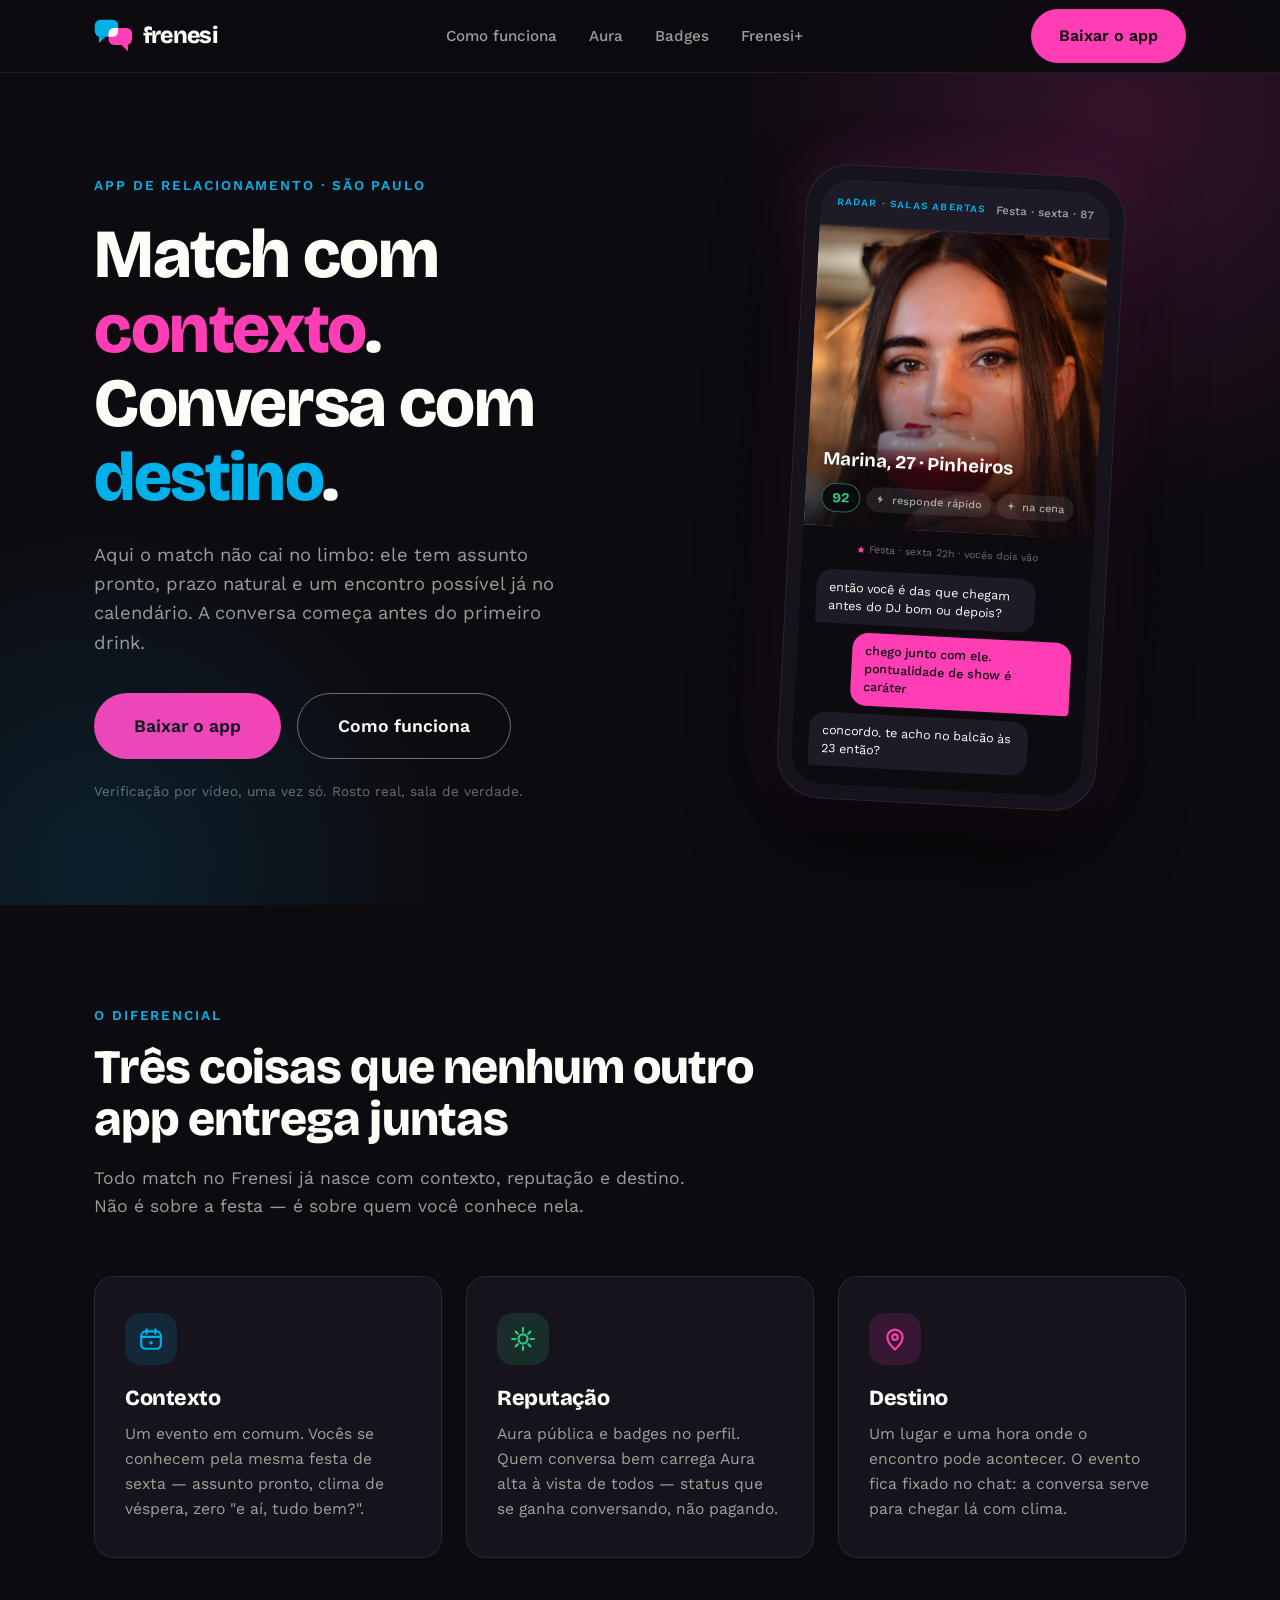
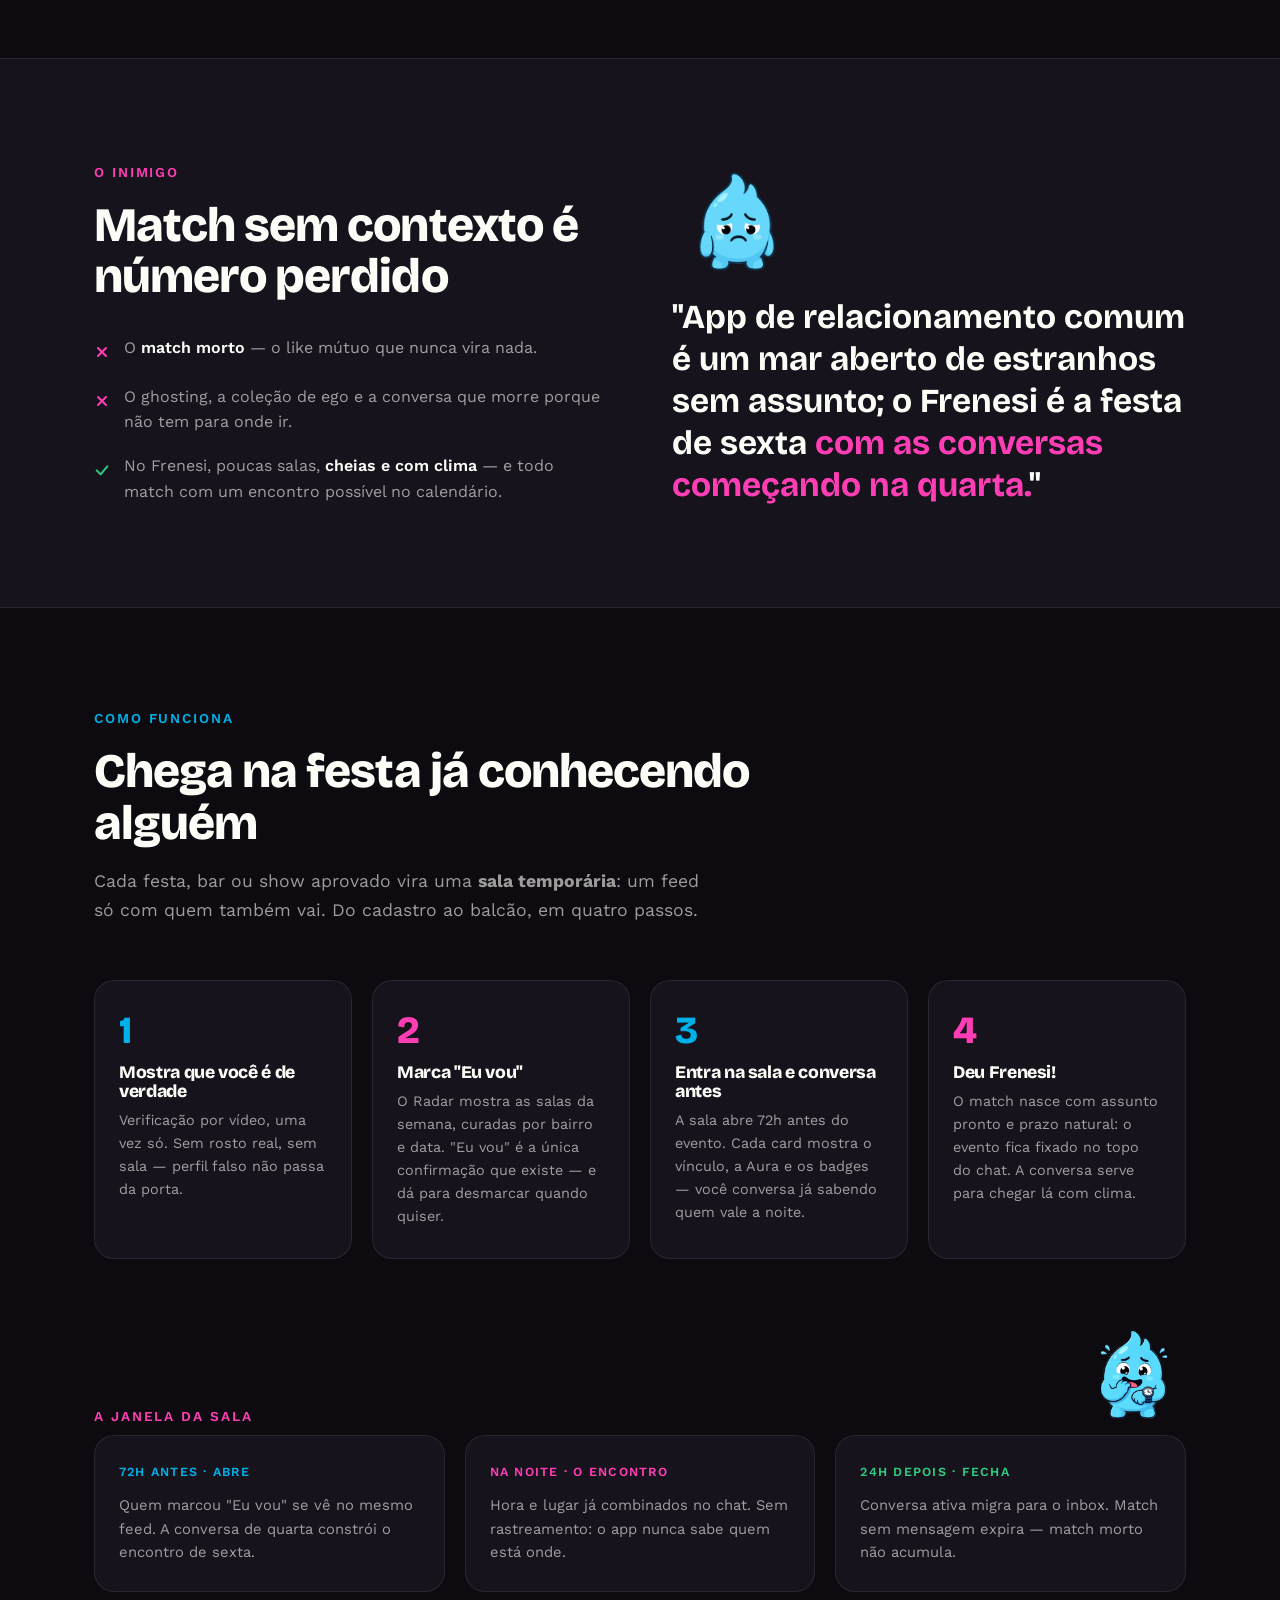
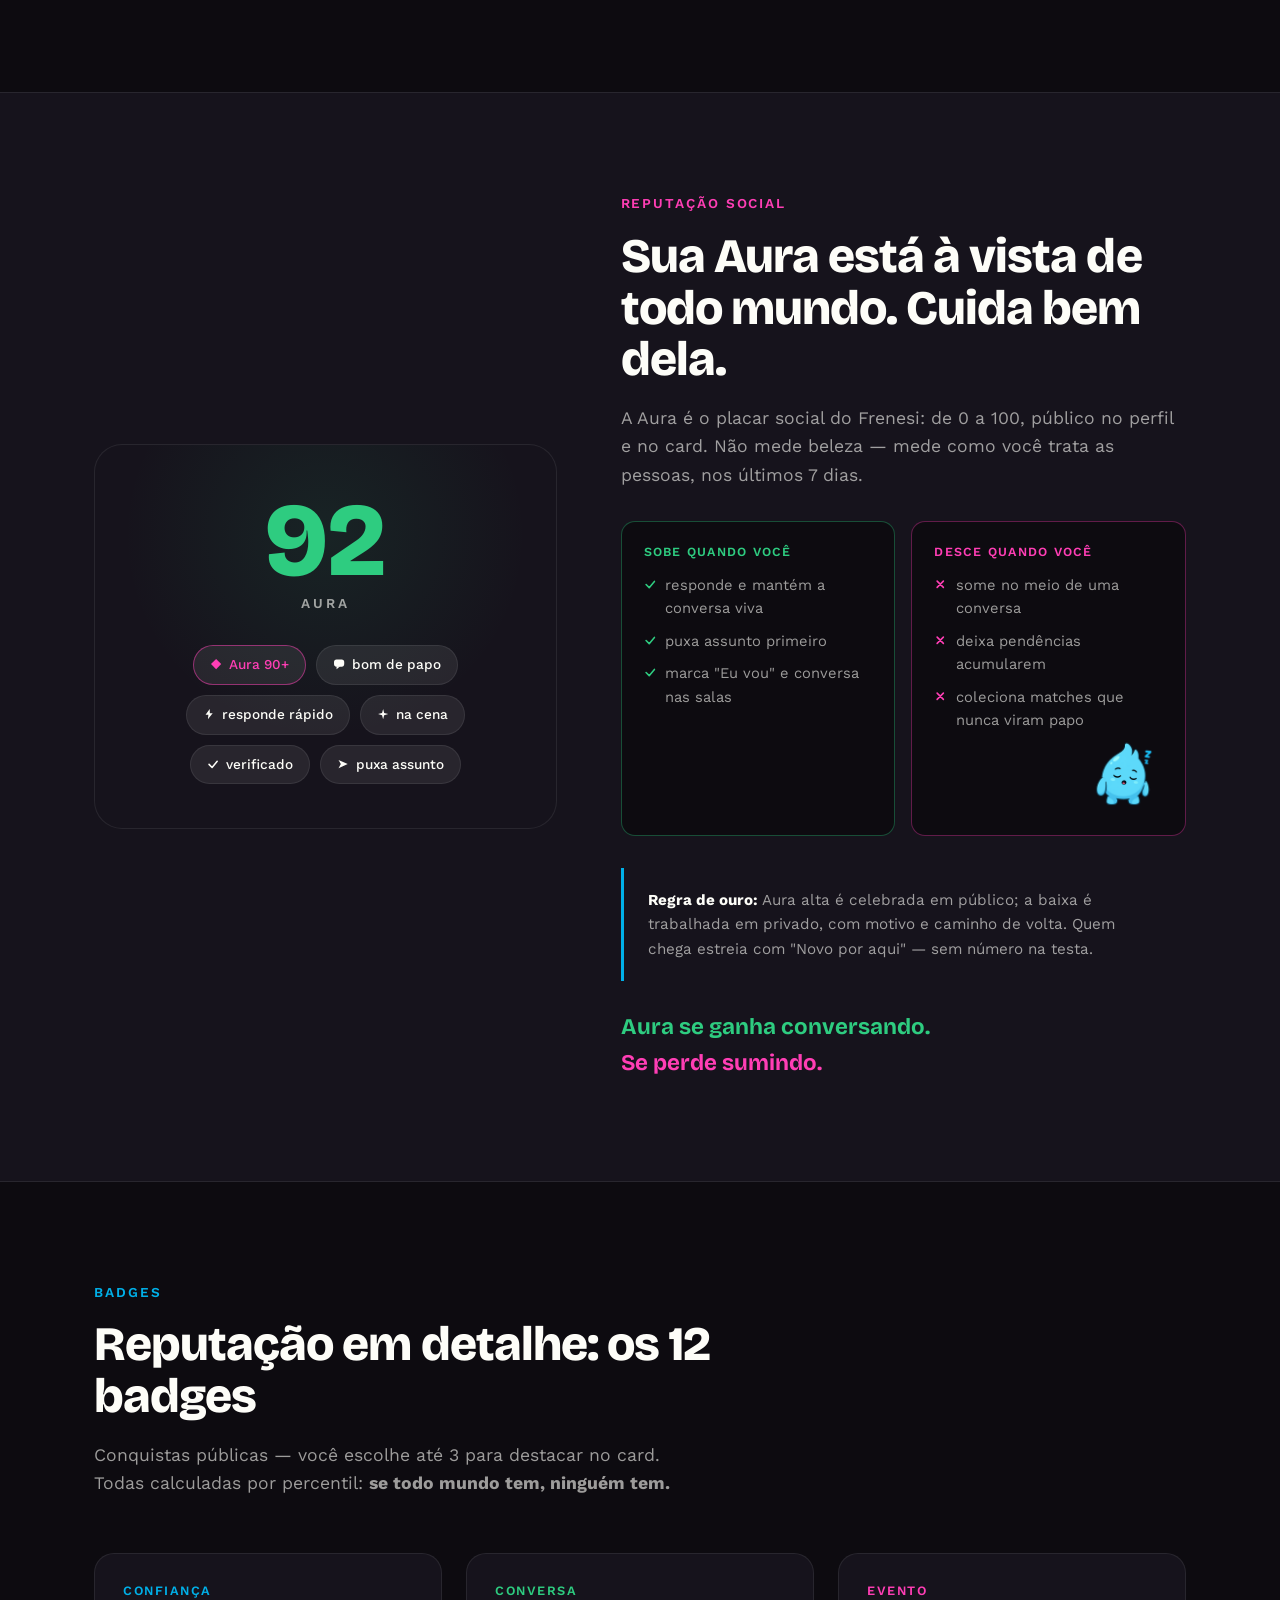
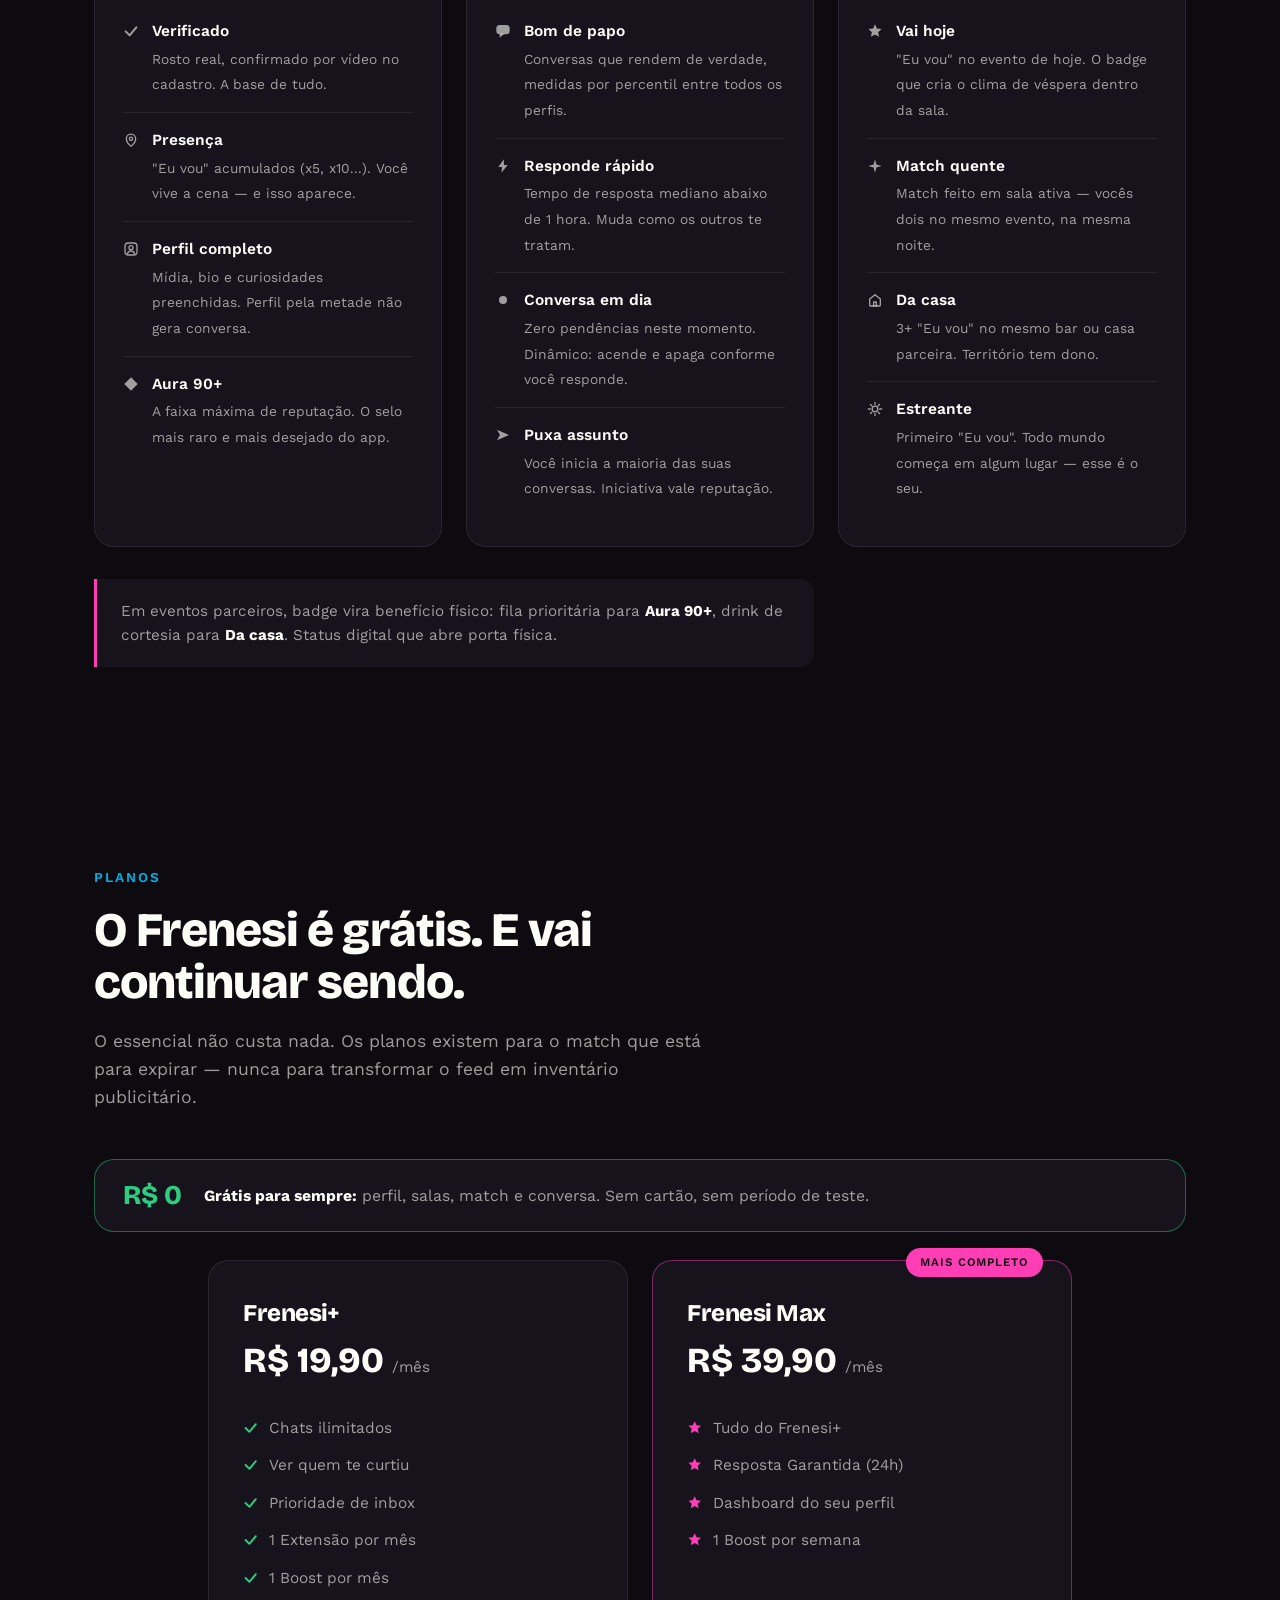
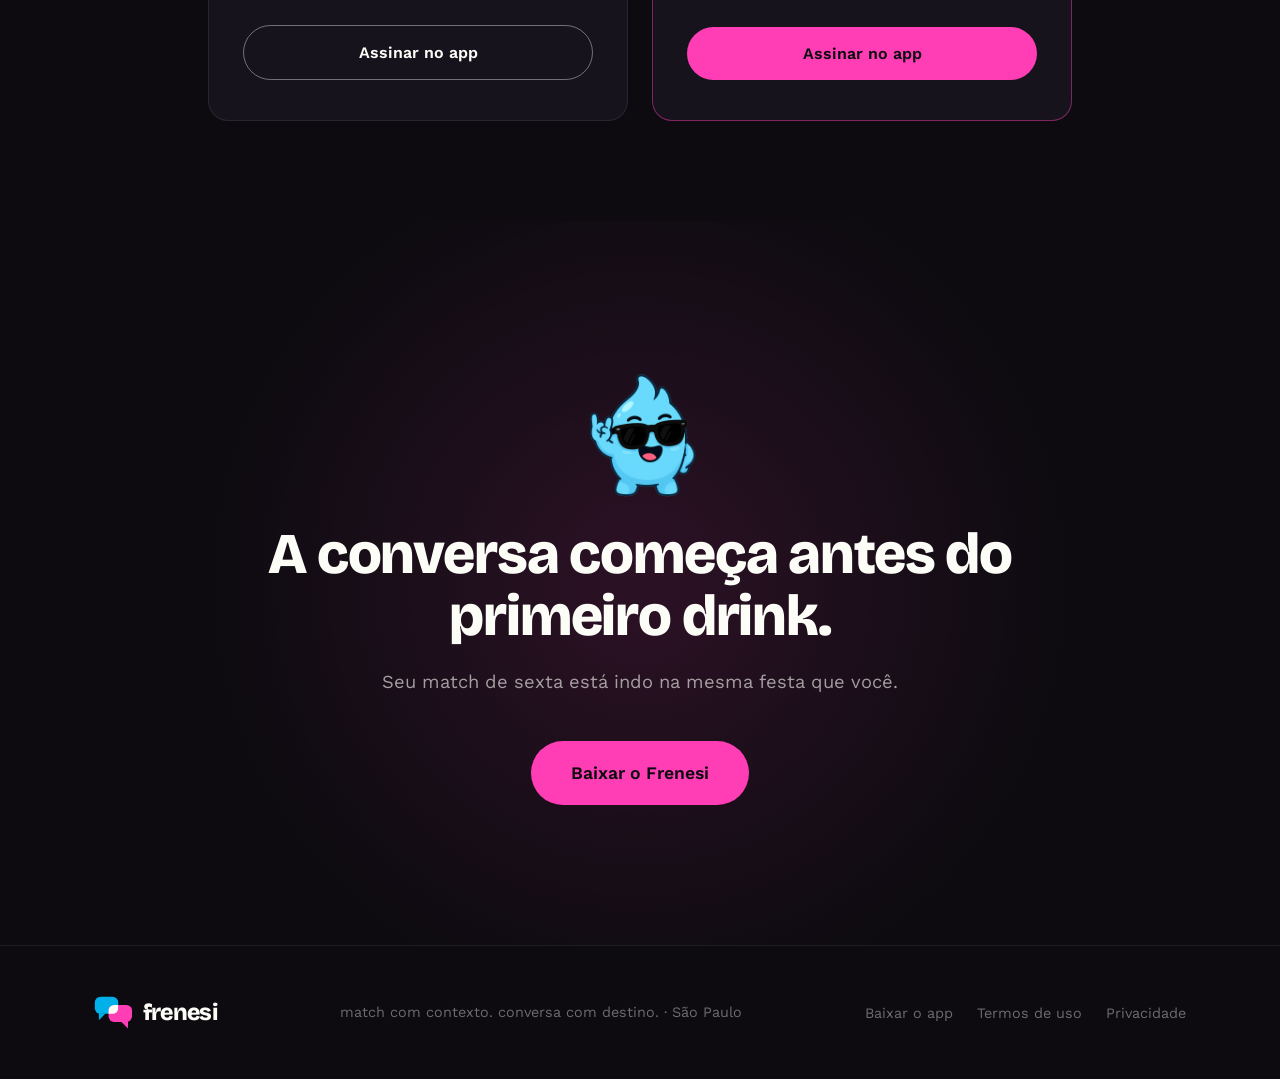
==== commit 55c02c1e: "Novas emoções do Brasa: janela da sala, Aura e página 404 - Processa as 11 novas artes do mascote (r" ====
--- a/index.html
+++ b/index.html
@@ -8,7 +8,7 @@
   <link rel="preconnect" href="https://fonts.googleapis.com">
   <link rel="preconnect" href="https://fonts.gstatic.com" crossorigin>
   <link href="https://fonts.googleapis.com/css2?family=Bricolage+Grotesque:wght@700;800&family=Work+Sans:wght@400;500;600&display=swap" rel="stylesheet">
-  <link rel="stylesheet" href="css/style.css?v=8">
+  <link rel="stylesheet" href="css/style.css?v=9">
   <link rel="icon" type="image/svg+xml" href="assets/favicon.svg">
 </head>
 <body>
@@ -250,7 +250,10 @@
       </div>
 
       <div class="sala-window">
-        <span class="section-kicker k-choque reveal">A janela da sala</span>
+        <div class="sala-head reveal">
+          <span class="section-kicker k-choque">A janela da sala</span>
+          <img class="mascote mascote-vespera" src="assets/brasa-ansioso-vespera.png" alt="Brasa, o mascote do Frenesi, ansioso olhando o relógio">
+        </div>
         <div class="sala-timeline">
           <article class="sala-slot reveal">
             <span class="slot-k sk-eletrico">72h antes · abre</span>
@@ -309,6 +312,7 @@
               <li><svg class="ic" aria-hidden="true"><use href="#i-x"/></svg>deixa pendências acumularem</li>
               <li><svg class="ic" aria-hidden="true"><use href="#i-x"/></svg>coleciona matches que nunca viram papo</li>
             </ul>
+            <img class="mascote mascote-dorminhoco" src="assets/brasa-dorminhoco.png" alt="Brasa dormindo — quem some, some do radar">
           </div>
         </div>
 
--- a/css/style.css
+++ b/css/style.css
@@ -453,6 +453,17 @@
 .mascote-triste { width: 130px; margin-bottom: 8px; }
 .mascote-cta { width: 150px; margin: 0 auto 12px; position: relative; }
 .mascote-download { width: 140px; margin: 28px auto 0; }
+.mascote-vespera { width: 104px; }
+.mascote-dorminhoco { width: 78px; align-self: flex-end; margin-top: 4px; }
+.mascote-404 { width: 170px; margin: 28px auto 0; }
+
+.sala-head {
+  display: flex;
+  align-items: flex-end;
+  justify-content: space-between;
+  gap: 16px;
+}
+.sala-head .section-kicker { margin-bottom: 0; }
 
 .enemy-quote {
   font-family: var(--font-display);
@@ -602,6 +613,8 @@
   margin-top: 32px;
 }
 .mech {
+  display: flex;
+  flex-direction: column;
   background: var(--breu);
   border: 1px solid var(--papel-10);
   border-radius: 14px;
